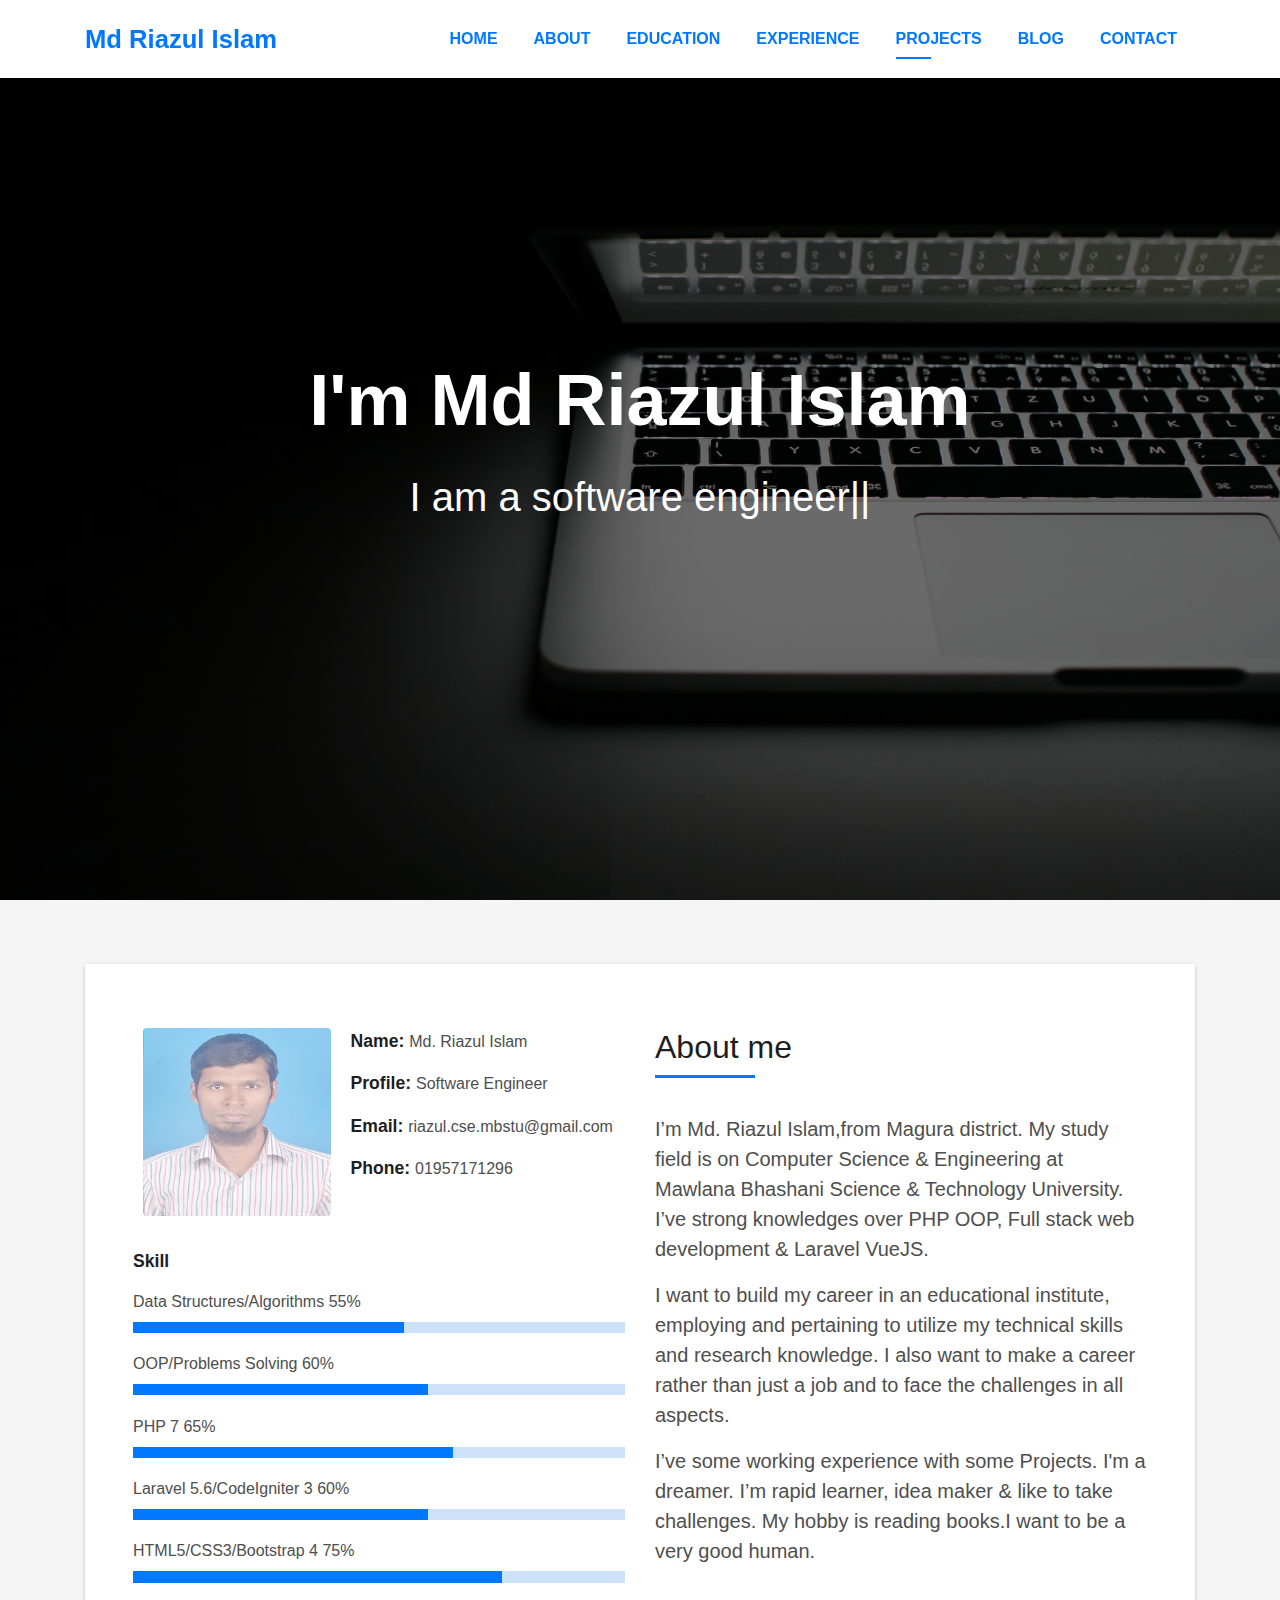
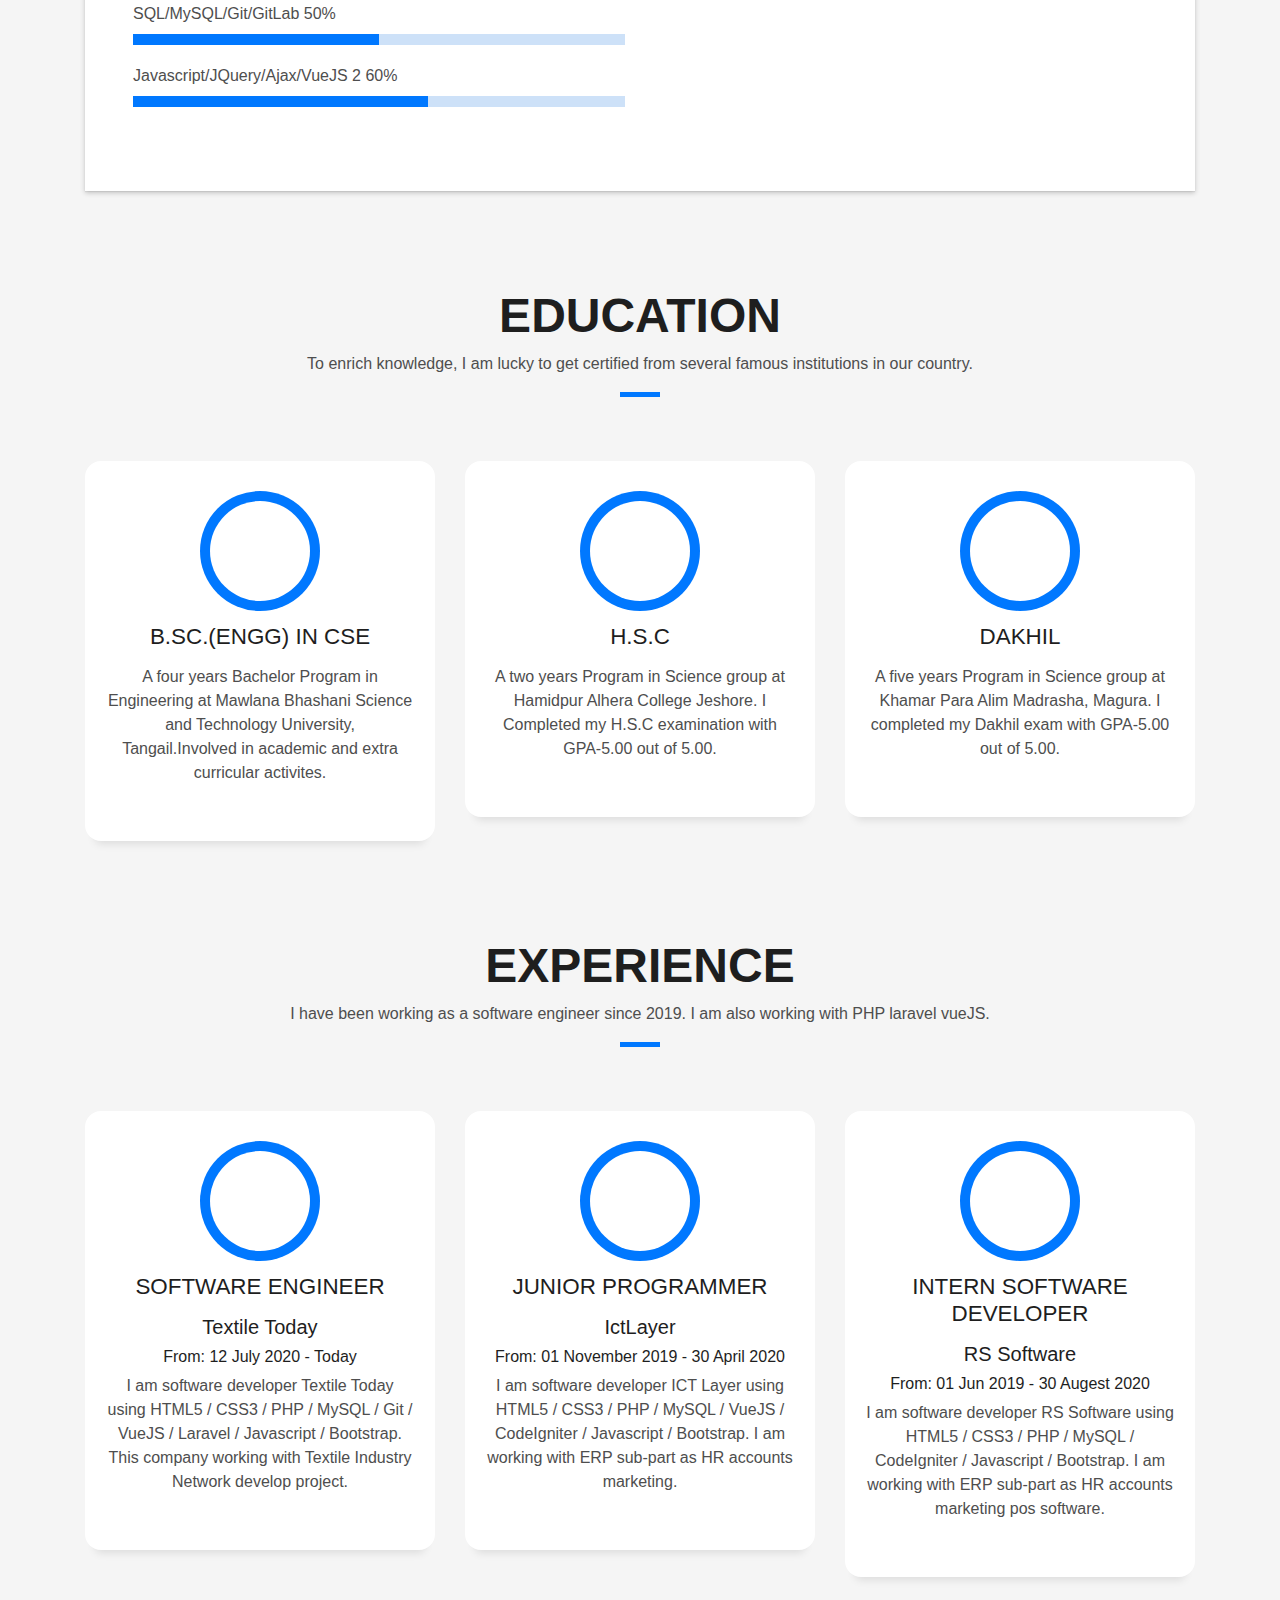
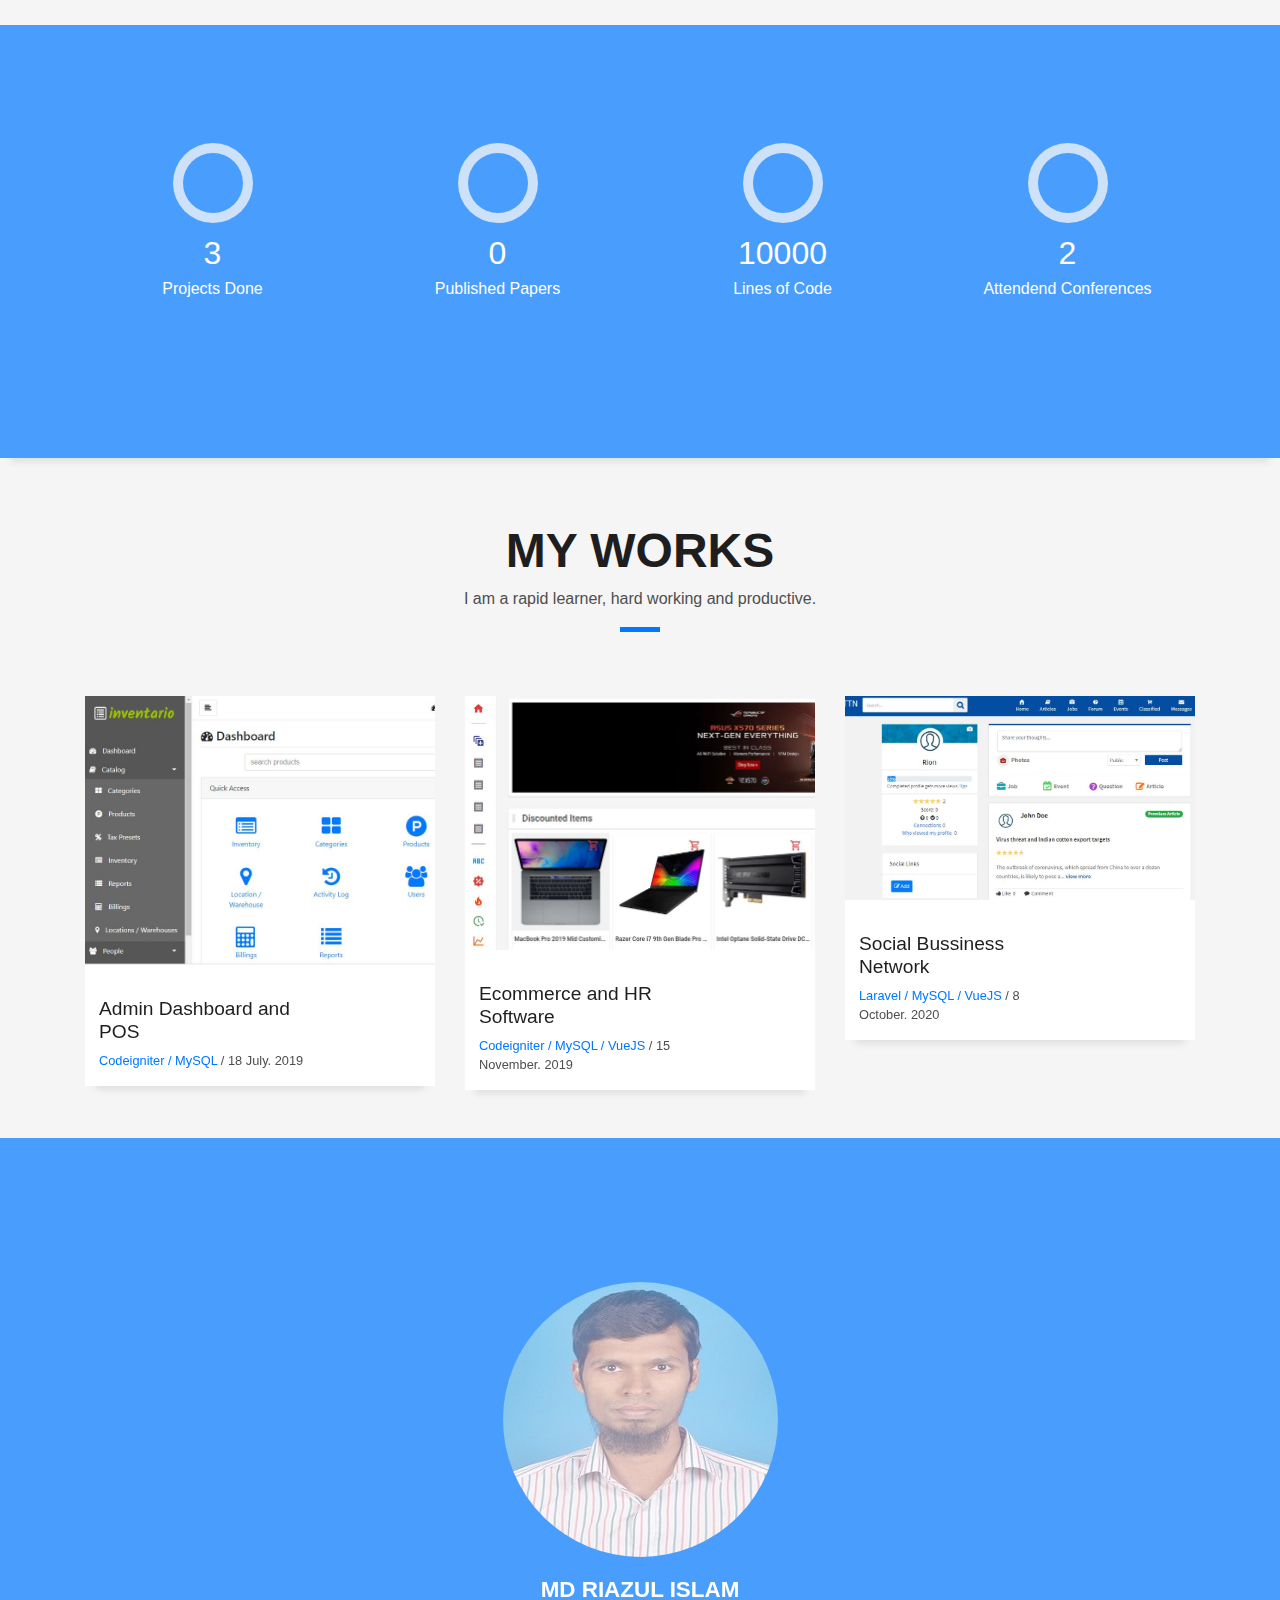
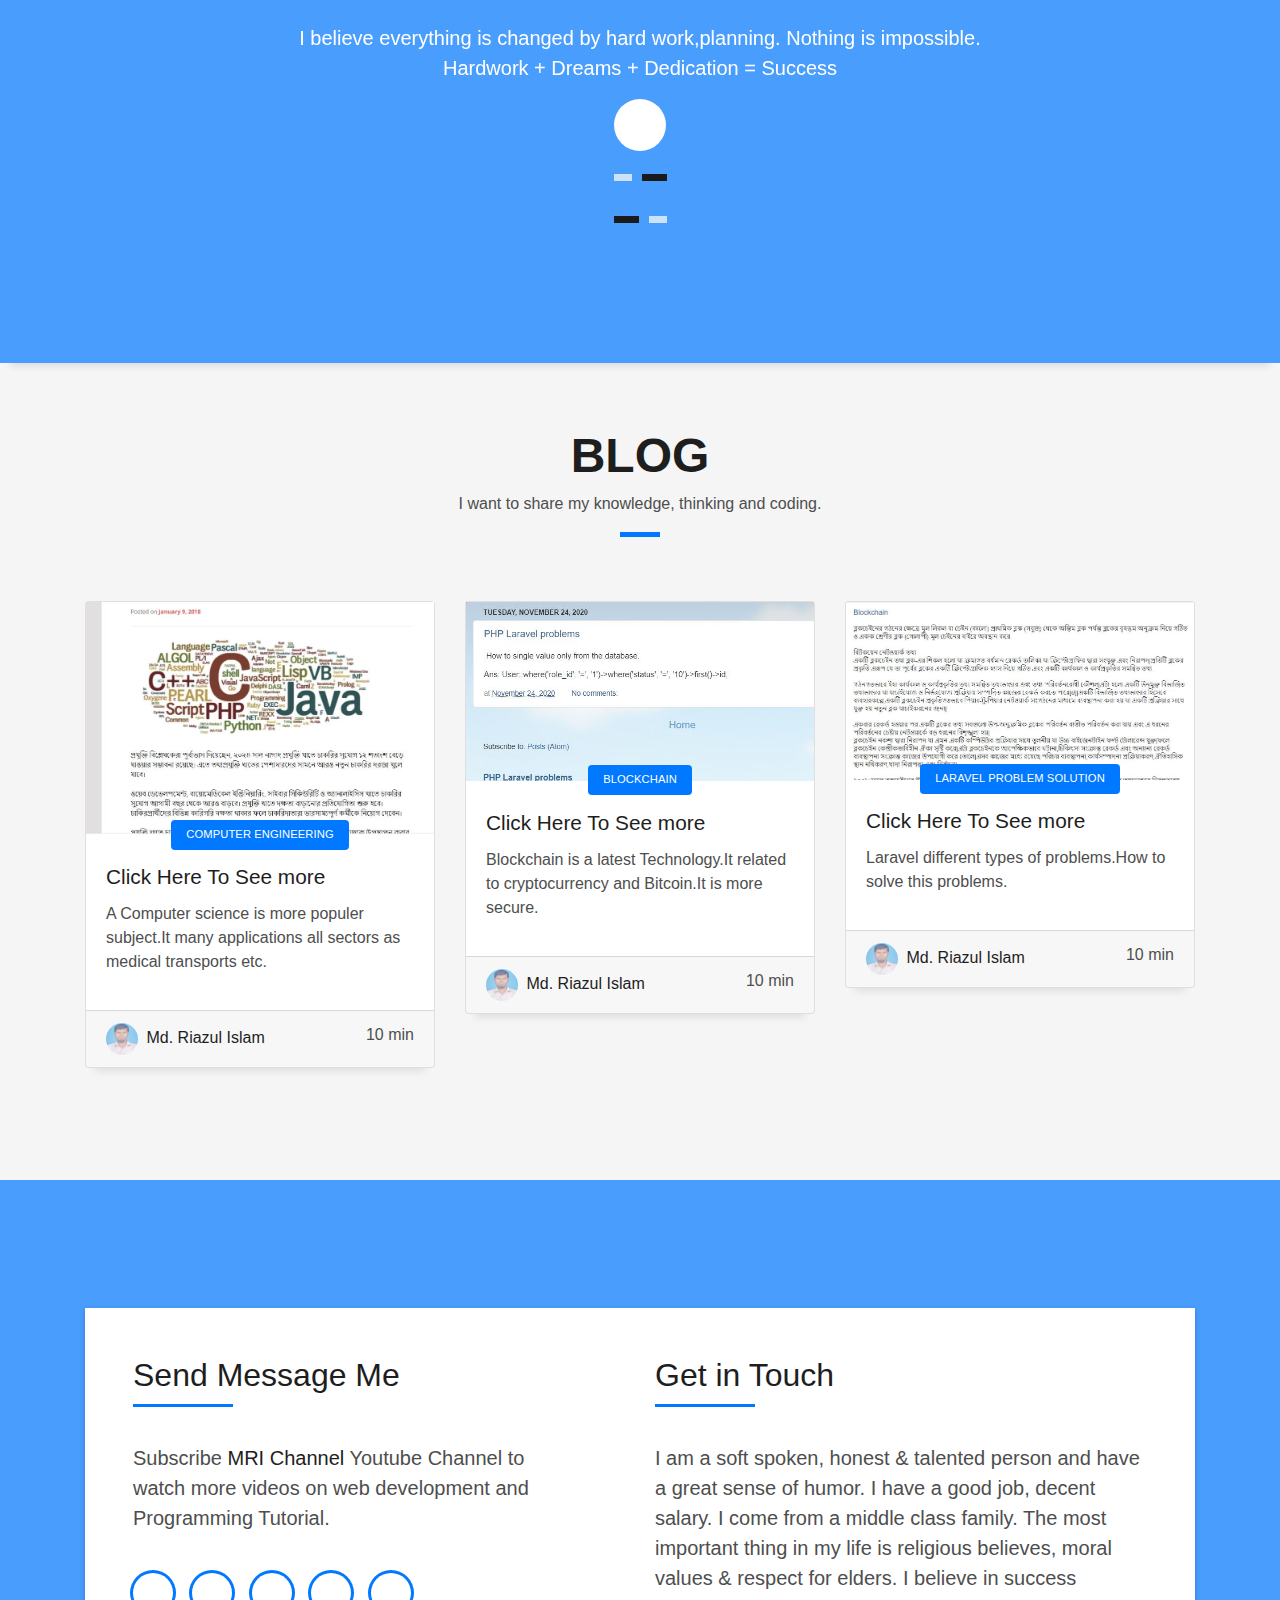
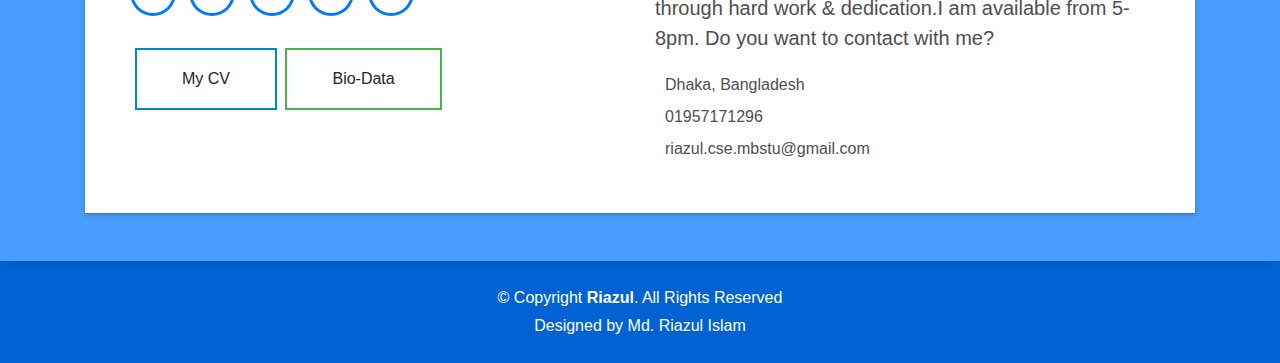
==== index.html @ b00d81e5 "add portfolio" ====
<!DOCTYPE html>
<!-- saved from url=(0041)# -->
<html lang="en" data-lt-installed="true">

<head>
  <meta http-equiv="Content-Type" content="text/html; charset=UTF-8">

  <meta content="width=device-width, initial-scale=1.0" name="viewport">

  <title>Md.Riazul Islam</title>
  <meta content="" name="descriptison">
  <meta content="" name="keywords">

  <!-- Favicons -->
  <link href="my_pic.jpg" rel="icon">
  <link href="my_pic.jpg" rel="apple-touch-icon">

  <!-- Vendor CSS Files -->
  <link href="./resource/bootstrap.min.css" rel="stylesheet">
  <link href="https://farukhosen35.github.io/assets/vendor/font-awesome/css/font-awesome.min.css" rel="stylesheet">
  <link href="https://farukhosen35.github.io/assets/vendor/ionicons/css/ionicons.min.css" rel="stylesheet">
  <link href="./resource/owl.carousel.min.css" rel="stylesheet">
  <link href="./resource/venobox.css" rel="stylesheet">

  <!-- Template Main CSS File -->
  <link href="./resource/style.css" rel="stylesheet">

</head>

<body id="page-top" data-new-gr-c-s-check-loaded="14.984.0" data-gr-ext-installed="">

  <!-- ======= Header/ Navbar ======= -->
  <nav class="navbar navbar-b navbar-expand-md fixed-top navbar-reduce" id="mainNav">
    <div class="container">
      <a class="navbar-brand js-scroll" href="#page-top">Md Riazul Islam</a>
      <button class="navbar-toggler collapsed" type="button" data-toggle="collapse" data-target="#navbarDefault"
        aria-controls="navbarDefault" aria-expanded="false" aria-label="Toggle navigation">
        <span></span>
        <span></span>
        <span></span>
      </button>
      <div class="navbar-collapse collapse justify-content-end" id="navbarDefault">
        <ul class="navbar-nav">
          <li class="nav-item">
            <a class="nav-link js-scroll" href="#">Home</a>
          </li>
          <li class="nav-item">
            <a class="nav-link js-scroll" href="#about">About</a>
          </li>
          <li class="nav-item">
            <a class="nav-link js-scroll" href="#education">Education</a>
          </li>
          <li class="nav-item">
            <a class="nav-link js-scroll" href="#experience">Experience</a>
          </li>
          <li class="nav-item">
            <a class="nav-link js-scroll active" href="#work">Projects</a>
          </li>
          <li class="nav-item">
            <a class="nav-link js-scroll" href="#blog">Blog</a>
          </li>
          <li class="nav-item">
            <a class="nav-link js-scroll" href="#contact">Contact</a>
          </li>
        </ul>
      </div>
    </div>
  </nav>

  <!-- ======= Intro Section ======= -->
  <div id="home" class="intro route bg-image" style="background-image: url(intro-bg.jpg)">
    <div class="overlay-itro"></div>
    <div class="intro-content display-table">
      <div class="table-cell">
        <div class="container">
          <!--<p class="display-6 color-d">Hello, world!</p>-->
          <h1 class="intro-title mb-4">I'm Md Riazul Islam</h1>
          <p class="intro-subtitle"><span class="text-slider-items">This is Md Riazul Islam,I am a software engineer,I
              am graduated from B.Sc(Engg) in CSE at MBSTU,I love to learn new things,I love Programming,I love software
              development</span><strong class="text-slider">I am a software engineer</strong><span
              class="typed-cursor typed-cursor--blink">|</span></p>
          <!-- <p class="pt-3"><a class="btn btn-primary btn js-scroll px-4" href="#about" role="button">Learn More</a></p> -->
        </div>
      </div>
    </div>
  </div><!-- End Intro Section -->

  <main id="main">

    <!-- ======= About Section ======= -->
    <section id="about" class="about-mf sect-pt4 route">
      <div class="container">
        <div class="row">
          <div class="col-sm-12">
            <div class="box-shadow-full">
              <div class="row">
                <div class="col-md-6">
                  <div class="row">
                    <div class="col-sm-6 col-md-5">
                      <div class="about-img">
                        <img src="my_pic.jpg" class="img-fluid rounded b-shadow-a" alt="">
                      </div>
                    </div>
                    <div class="col-sm-6 col-md-7">
                      <div class="about-info">
                        <p><span class="title-s">Name: </span> <span>Md. Riazul Islam</span></p>
                        <p><span class="title-s">Profile: </span> <span>Software Engineer</span></p>
                        <p><span class="title-s">Email: </span> <span>riazul.cse.mbstu@gmail.com</span></p>
                        <p><span class="title-s">Phone: </span> <span>01957171296</span></p>
                      </div>
                    </div>
                  </div>
                  <div class="skill-mf">
                    <p class="title-s">Skill</p>
                    <span>Data Structures/Algorithms</span> <span class="pull-right">55%</span>
                    <div class="progress">
                      <div class="progress-bar" role="progressbar" style="width: 55%;" aria-valuenow="55"
                        aria-valuemin="0" aria-valuemax="100"></div>
                    </div>
                    <span>OOP/Problems Solving</span> <span class="pull-right">60%</span>
                    <div class="progress">
                      <div class="progress-bar" role="progressbar" style="width: 60%;" aria-valuenow="60"
                        aria-valuemin="0" aria-valuemax="100"></div>
                    </div>
                    <span>PHP 7</span> <span class="pull-right">65%</span>
                    <div class="progress">
                      <div class="progress-bar" role="progressbar" style="width: 65%" aria-valuenow="65"
                        aria-valuemin="0" aria-valuemax="100"></div>
                    </div>
                    <span>Laravel 5.6/CodeIgniter 3</span> <span class="pull-right">60%</span>
                    <div class="progress">
                      <div class="progress-bar" role="progressbar" style="width: 60%" aria-valuenow="60"
                        aria-valuemin="0" aria-valuemax="100"></div>
                    </div>
                    <span>HTML5/CSS3/Bootstrap 4</span> <span class="pull-right">75%</span>
                    <div class="progress">
                      <div class="progress-bar" role="progressbar" style="width: 75%;" aria-valuenow="75"
                        aria-valuemin="0" aria-valuemax="100"></div>
                    </div>
                    <span>SQL/MySQL/Git/GitLab</span> <span class="pull-right">50%</span>
                    <div class="progress">
                      <div class="progress-bar" role="progressbar" style="width: 50%" aria-valuenow="50"
                        aria-valuemin="0" aria-valuemax="100"></div>
                    </div>
                    <span>Javascript/JQuery/Ajax/VueJS 2</span> <span class="pull-right">60%</span>
                    <div class="progress">
                      <div class="progress-bar" role="progressbar" style="width: 60%" aria-valuenow="60"
                        aria-valuemin="0" aria-valuemax="100"></div>
                    </div>
                  </div>
                </div>
                <div class="col-md-6">
                  <div class="about-me pt-4 pt-md-0">
                    <div class="title-box-2">
                      <h5 class="title-left">
                        About me
                      </h5>
                    </div>
                    <p class="lead">
                      I’m Md. Riazul Islam,from Magura district. My study field is on Computer Science
                      &amp; Engineering at Mawlana Bhashani Science &amp; Technology University. I’ve strong knowledges
                      over PHP OOP,
                      Full stack web development &amp; Laravel VueJS.
                    </p>
                    <p class="lead">
                      I want to build my career in an educational institute, employing and pertaining to utilize my
                      technical skills
                      and research knowledge. I also want to make a career rather than just a job and to face the
                      challenges in all
                      aspects.
                    </p>
                    <p class="lead">
                      I’ve some working experience with some Projects. I'm a dreamer. I’m rapid learner, idea maker
                      &amp; like to take challenges. My hobby is
                      reading books.I want to be a very good human.

                    </p>
                  </div>
                </div>
              </div>
            </div>
          </div>
        </div>
      </div>
    </section><!-- End About Section -->

    <!-- ======= Education Section ======= -->

    <section id="education" class="services-mf pt-5 route">
      <div class="container">
        <div class="row">
          <div class="col-sm-12">
            <div class="title-box text-center">
              <h3 class="title-a">
                Education
              </h3>
              <p class="subtitle-a">
                To enrich knowledge, I am lucky to get certified from several famous institutions in our country.
              </p>
              <div class="line-mf"></div>
            </div>
          </div>
        </div>
        <div class="row">
          <div class="col-md-4">
            <div class="service-box">
              <div class="service-ico">
                <span class="ico-circle"><i class="ion-university"></i></span>
              </div>
              <div class="service-content">
                <h2 class="s-title">B.Sc.(Engg) in CSE</h2>
                <p class="s-description text-center">
                  A four years Bachelor Program in Engineering at Mawlana Bhashani Science and Technology University,
                  Tangail.Involved in academic
                  and extra curricular activites.
                </p>
              </div>
            </div>
          </div>
          <div class="col-md-4">
            <div class="service-box">
              <div class="service-ico">
                <span class="ico-circle"><i class="ion-stats-bars"></i></span>
              </div>
              <div class="service-content">
                <h2 class="s-title">H.S.C</h2>
                <p class="s-description text-center">
                  A two years Program in Science group at Hamidpur Alhera College Jeshore. I
                  Completed my H.S.C examination
                  with GPA-5.00 out of 5.00.
                </p>
              </div>
            </div>
          </div>
          <div class="col-md-4">
            <div class="service-box">
              <div class="service-ico">
                <span class="ico-circle"><i class="ion-trophy"></i></span>
              </div>
              <div class="service-content">
                <h2 class="s-title">Dakhil</h2>
                <p class="s-description text-center">
                  A five years Program in Science group at Khamar Para Alim Madrasha,
                  Magura. I completed my Dakhil
                  exam with GPA-5.00 out of 5.00.
                </p>
              </div>
            </div>
          </div>
        </div>
      </div>
    </section>

    <!-- ======= Experience ======= -->

    <section id="experience" class="services-mf pt-5 route">
      <div class="container">
        <div class="row">
          <div class="col-sm-12">
            <div class="title-box text-center">
              <h3 class="title-a">
                Experience
              </h3>
              <p class="subtitle-a">
                I have been working as a software engineer since 2019. I am also working with PHP laravel vueJS.
              </p>
              <div class="line-mf"></div>
            </div>
          </div>
        </div>
        <div class="row">
          <div class="col-md-4">
            <div class="service-box">
              <div class="service-ico">
                <span class="ico-circle"><i class="ion-code-working"></i></span>
              </div>
              <div class="service-content">
                <h2 class="s-title">Software Engineer</h2>
                <h5 class="text-center"> <a href="https://www.textiletoday.com.bd/" target="_blank"> Textile Today</h5></a><h6 class="text-center">From: 12 July 2020 - Today</h6>
                <p class="s-description text-center">
                  I am software developer Textile Today using HTML5 / CSS3 / PHP / MySQL / Git / VueJS / Laravel / Javascript / Bootstrap.
                  This company working with Textile Industry Network develop project.
                </p>
              </div>
            </div>
          </div>
          <div class="col-md-4">
            <div class="service-box">
              <div class="service-ico">
                <span class="ico-circle"><i class="ion-code-working"></i></span>
              </div>
              <div class="service-content">
                <h2 class="s-title">Junior Programmer</h2>
                <h5 class="text-center"> <a href="https://www.ictlayer.com/" target="_blank">IctLayer</h5></a> <h6 class="text-center">From: 01 November 2019 - 30 April 2020</h6>
                <p class="s-description text-center">
                  I am software developer ICT Layer using HTML5 / CSS3 / PHP / MySQL / VueJS / CodeIgniter / Javascript / Bootstrap.
                  I am working with ERP sub-part as HR accounts marketing. 
                </p>
              </div>
            </div>
          </div>
          <div class="col-md-4">
            <div class="service-box">
              <div class="service-ico">
                <span class="ico-circle"><i class="ion-code-working"></i></span>
              </div>
              <div class="service-content">
                <h2 class="s-title">Intern Software developer</h2>
                <h5 class="text-center"> <a href="https://www.rssoftware.com/" target="_blank">RS Software</h5></a> <h6 class="text-center">From: 01 Jun 2019 - 30 Augest 2020</h6>
                <p class="s-description text-center">
                  I am software developer RS Software using HTML5 / CSS3 / PHP / MySQL / CodeIgniter / Javascript / Bootstrap.
                  I am working with ERP sub-part as HR accounts marketing pos software.
                </p>
              </div>
            </div>
          </div>
        </div>
      </div>
    </section><!-- End Services Section -->

    <!-- ======= Counter Section ======= -->
    <div class="section-counter paralax-mf bg-image" style="background-image: url(counters-bg.jpg)">
      <div class="overlay-mf"></div>
      <div class="container">
        <div class="row">
          <div class="col-sm-3 col-lg-3">
            <div class="counter-box counter-box pt-4 pt-md-0">
              <div class="counter-ico">
                <span class="ico-circle"><i class="ion-checkmark-round"></i></span>
              </div>
              <div class="counter-num">
                <p class="counter">3</p>
                <span class="counter-text">Projects Done</span>
              </div>
            </div>
          </div>
          <div class="col-sm-3 col-lg-3">
            <div class="counter-box pt-4 pt-md-0">
              <div class="counter-ico">
                <span class="ico-circle"><i class="ion-ios-calendar-outline"></i></span>
              </div>
              <div class="counter-num">
                <p class="counter">0</p>
                <span class="counter-text">Published Papers</span>
              </div>
            </div>
          </div>
          <div class="col-sm-3 col-lg-3">
            <div class="counter-box pt-4 pt-md-0">
              <div class="counter-ico">
                <span class="ico-circle"><i class="ion-ios-people"></i></span>
              </div>
              <div class="counter-num">
                <p class="counter">10000</p>
                <span class="counter-text">Lines of Code</span>
              </div>
            </div>
          </div>
          <div class="col-sm-3 col-lg-3">
            <div class="counter-box pt-4 pt-md-0">
              <div class="counter-ico">
                <span class="ico-circle"><i class="ion-ribbon-a"></i></span>
              </div>
              <div class="counter-num">
                <p class="counter">2</p>
                <span class="counter-text">Attendend Conferences</span>
              </div>
            </div>
          </div>
        </div>
      </div>
    </div><!-- End Counter Section -->

    <!-- ======= Portfolio Section ======= -->
    <section id="work" class="portfolio-mf sect-pt4 route">
      <div class="container">
        <div class="row">
          <div class="col-sm-12">
            <div class="title-box text-center">
              <h3 class="title-a">
                My Works
              </h3>
              <p class="subtitle-a">
                I am a rapid learner, hard working and productive.
              </p>
              <div class="line-mf"></div>
            </div>
          </div>
        </div>
        <div class="row">
          <div class="col-md-4">
            <div class="work-box">
              <a href="./resource/Capture4.JPG" data-gall="portfolioGallery" class="venobox vbox-item">
                <div class="work-img">
                  <a href="https://inventario-demo.livelyworks.net/#!/dashboard"><img src="./resource/Capture4.JPG" alt="" class="img-fluid"></a>
                </div>
              </a>
              <div class="work-content">
                <div class="row">
                  <div class="col-sm-8">
                    <h2 class="w-title"><a href="https://inventario-demo.livelyworks.net/#!/dashboard">Admin Dashboard and POS</a></h2>
                    <div class="w-more">
                      <span class="w-ctegory">Codeigniter / MySQL</span> / <span class="w-date">18 July. 2019</span>
                    </div>
                  </div>
                  <div class="col-sm-4">
                    <div class="w-like">
                      <a href="##"> <span class="ion-ios-plus-outline"></span></a>
                    </div>
                  </div>
                </div>
              </div>
            </div>
          </div>
          <div class="col-md-4">
            <div class="work-box">
              <a href="./resource/Capture2.JPG" data-gall="portfolioGallery" class="venobox vbox-item">
                <div class="work-img">
                  <a href="https://www.ictseller.com/"><img src="./resource/Capture2.JPG" alt="" class="img-fluid"></a>
                </div>
              </a>
              <div class="work-content">
                <div class="row">
                  <div class="col-sm-8">
                    <h2 class="w-title"> <a href="https://www.ictseller.com/">Ecommerce and HR Software</a> </h2>
                    <div class="w-more">
                      <span class="w-ctegory">Codeigniter / MySQL / VueJS</span> / <span class="w-date">15 November. 2019</span>
                    </div>
                  </div>
                  <div class="col-sm-4">
                    <div class="w-like">
                      <a href="##"> <span class="ion-ios-plus-outline"></span></a>
                    </div>
                  </div>
                </div>
              </div>
            </div>
          </div>
          <div class="col-md-4">
            <div class="work-box">
              <a href="./resource/Capture3.JPG" data-gall="portfolioGallery" class="venobox vbox-item">
                <div class="work-img">
                  <a href="https://ttn.textiletalenthunt.com/"><img src="./resource/Capture3.JPG" alt="" class="img-fluid"></a>
                </div>
              </a>
              <div class="work-content">
                <div class="row">
                  <div class="col-sm-8">
                    <h2 class="w-title"><a href="https://ttn.textiletalenthunt.com/">Social Bussiness Network</a></h2>
                    <div class="w-more">
                      <span class="w-ctegory">Laravel / MySQL / VueJS</span> / <span class="w-date">8 October. 2020</span>
                    </div>
                  </div>
                  <div class="col-sm-4">
                    <div class="w-like">
                      <a href="##"> <span class="ion-ios-plus-outline"></span></a>
                    </div>
                  </div>
                </div>
              </div>
            </div>
          </div>

        </div>
      </div>
    </section><!-- End Portfolio Section -->

    <!-- ======= Testimonials Section ======= -->
    <div class="testimonials paralax-mf bg-image" style="background-image: url(overlay-bg.jpg)">
      <div class="overlay-mf"></div>
      <div class="container">
        <div class="row">
          <div class="col-md-12">
            <div id="testimonial-mf" class="owl-carousel owl-theme owl-loaded owl-drag">


              <div class="owl-stage-outer">
                <div class="owl-stage"
                  style="transform: translate3d(-1130px, 0px, 0px); transition: all 0.25s ease 0s; width: 2260px;">
                  <div class="owl-item" style="width: 1110px; margin-right: 20px;">
                    <div class="testimonial-box">
                      <div class="author-test">
                        <img src="my_pic.jpg" alt="" class="rounded-circle b-shadow-a">
                        <span class="author">Md Riazul Islam</span>
                      </div>
                      <div class="content-test">
                        <p class="description lead">
                          I believe everything is changed by hard work,planning. Nothing is impossible.
                          Hardwork + Dreams + Dedication = Success
                        </p>
                        <span class="comit"><i class="fa fa-quote-right"></i></span>
                      </div>
                    </div>
                  </div>
                  <div class="owl-item active" style="width: 1110px; margin-right: 20px;">
                    <div class="testimonial-box">
                      <div class="author-test">
                        <img src="my_pic.jpg" alt="" class="rounded-circle b-shadow-a">
                        <span class="author">Md.Riazul Islam</span>
                      </div>
                      <div class="content-test">
                        <p class="description lead">
                          If you love what you are doing, you will be successful. Every single day you should wake up
                          and commit
                          yourself to becoming a better person.
                        </p>
                        <span class="comit"><i class="fa fa-quote-right"></i></span>
                      </div>
                    </div>
                  </div>
                </div>
              </div>
              <div class="owl-nav disabled"><button type="button" role="presentation" class="owl-prev"><span
                    aria-label="Previous">‹</span></button><button type="button" role="presentation"
                  class="owl-next"><span aria-label="Next">›</span></button></div>
              <div class="owl-dots"><button role="button" class="owl-dot"><span></span></button><button role="button"
                  class="owl-dot active"><span></span></button></div>
            </div>
          </div>
        </div>
      </div>
    </div><!-- End Testimonials Section -->

    <!-- ======= Blog Section ======= -->
    <section id="blog" class="blog-mf sect-pt4 route">
      <div class="container">
        <div class="row">
          <div class="col-sm-12">
            <div class="title-box text-center">
              <h3 class="title-a">
                Blog
              </h3>
              <p class="subtitle-a">
                I want to share my knowledge, thinking and coding.
              </p>
              <div class="line-mf"></div>
            </div>
          </div>
        </div>
        <div class="row">
          <div class="col-md-4">
            <div class="card card-blog">
              <div class="card-img">
                <a href="https://riazcse.blogspot.com/"><img src="./resource/Capture5.JPG"
                    alt="" class="img-fluid"></a>
              </div>
              <div class="card-body">
                <div class="card-category-box">
                  <div class="card-category">
                    <h6 class="category">Computer Engineering</h6>
                  </div>
                </div>
                <h3 class="card-title"><a href="https://riazcse.blogspot.com/">Click Here To See
                    more</a></h3>
                <p class="card-description">
                  A Computer science is more populer subject.It many applications all sectors as medical transports etc.
                </p>
              </div>
              <div class="card-footer">
                <div class="post-author">
                  <a href="https://riazcse.blogspot.com/">
                    <img src="my_pic.jpg" alt="" class="avatar rounded-circle">
                    <span class="author">Md. Riazul Islam</span>
                  </a>
                </div>
                <div class="post-date">
                  <span class="ion-ios-clock-outline"></span> 10 min
                </div>
              </div>
            </div>
          </div>
          <div class="col-md-4">
            <div class="card card-blog">
              <div class="card-img">
                <a href="https://riazcse.blogspot.com/"><img src="./resource/Capture.JPG"
                    alt="" class="img-fluid"></a>
              </div>
              <div class="card-body">
                <div class="card-category-box">
                  <div class="card-category">
                    <h6 class="category">Blockchain</h6>
                  </div>
                </div>
                <h3 class="card-title"><a href="https://riazcse.blogspot.com/">Click Here To See
                    more</a></h3>
                <p class="card-description">
                  Blockchain is a latest Technology.It related to cryptocurrency and Bitcoin.It is more secure.

                </p>
              </div>
              <div class="card-footer">
                <div class="post-author">
                  <a href="##">
                    <img src="my_pic.jpg" alt="" class="avatar rounded-circle">
                    <span class="author">Md. Riazul Islam</span>
                  </a>
                </div>
                <div class="post-date">
                  <span class="ion-ios-clock-outline"></span> 10 min
                </div>
              </div>
            </div>
          </div>
          <div class="col-md-4">
            <div class="card card-blog">
              <div class="card-img">
                <a href="https://riazcse.blogspot.com/"><img src="./resource/Capture6.JPG"
                    alt="" class="img-fluid"></a>
              </div>
              <div class="card-body">
                <div class="card-category-box">
                  <div class="card-category">
                    <h6 class="category">Laravel Problem Solution</h6>
                  </div>
                </div>
                <h3 class="card-title"><a href="https://riazcse.blogspot.com/">Click Here To See
                    more</a></h3>
                <p class="card-description">
                  Laravel different types of problems.How to solve this problems.
                </p>
              </div>
              <div class="card-footer">
                <div class="post-author">
                  <a href="##">
                    <img src="my_pic.jpg" alt="" class="avatar rounded-circle">
                    <span class="author">Md. Riazul Islam</span>
                  </a>
                </div>
                <div class="post-date">
                  <span class="ion-ios-clock-outline"></span> 10 min
                </div>
              </div>
            </div>
          </div>
        </div>
      </div>
    </section><!-- End Blog Section -->

    <!-- ======= Contact Section ======= -->
    <section class="paralax-mf footer-paralax bg-image sect-mt4 route"
      style="background-image: url(overlay-bg.jpg)">
      <div class="overlay-mf"></div>
      <div class="container">
        <div class="row">
          <div class="col-sm-12">
            <div class="contact-mf">
              <div id="contact" class="box-shadow-full">
                <div class="row">
                  <div class="col-md-6">
                    <div class="title-box-2">
                      <h5 class="title-left">
                        Send Message Me
                      </h5>
                    </div>
                    <div>
                      <!--add me-->
                      <div class="more-info">
                        <p class="lead">
                          Subscribe <a href="https://www.youtube.com/channel/UCDKX6ogaCPXdD3aSGvlkJpQ"
                            target="_blank"><strong>MRI Channel</strong></a> Youtube Channel to<br>
                          watch more videos on web development and Programming Tutorial.</p>
                        <div class="socials">
                          <ul>
                            <li><a href="https://www.facebook.com/riazul.islam.cse47" target="_blank"><span
                                  class="ico-circle"><i class="ion-social-facebook"></i></span></a></li>
                            <li><a href="https://www.linkedin.com/in/riazulcse47/" target="_blank"><span
                                  class="ico-circle"><i class="ion-social-linkedin"></i></span></a></li>
                            <li><a href="https://www.twitter.com/riazulcse47" target="_blank"><span
                                  class="ico-circle"><i class="ion-social-twitter"></i></span></a></li>
                            <li><a href="https://github.com/riazcse47" target="_blank"><span class="ico-circle"><i
                                    class="ion-social-github"></i></span></a></li>
                            <li><a href="https://www.instagram.com/riazcse47/" target="_blank"><span
                                  class="ico-circle"><i class="ion-social-instagram"></i></span></a></li>
                          </ul>
                        </div>
                        <div class=" button3 button4">
                          <a href="https://drive.google.com/file/d/1cexBX-TzLtPhJzSJdak-LSZWdneY5hYk/view?usp=sharing"
                            class="btn primary shine" target="_blank"><i class="fa fa-download"></i>My CV</a>
                        </div>
                        <div class=" button3 button5">
                          <a href="https://drive.google.com/file/d/1FGpaiqA2dF8jd2aXRZcwbEnms2-kp_RO/view?usp=sharing"
                            class="btn primary shine" target="_blank"><i class="fa fa-briefcase"></i>Bio-Data</a>
                        </div>

                      </div>

                    </div>
                  </div>


                  <div class="col-md-6">
                    <div class="title-box-2 pt-4 pt-md-0">
                      <h5 class="title-left">
                        Get in Touch
                      </h5>
                    </div>
                    <div class="more-info">
                      <p class="lead">
                        I am a soft spoken, honest &amp; talented person and have a great sense of humor. I have a good
                        job, decent
                        salary. I come from a middle class family. The most important thing in my life is religious
                        believes, moral
                        values &amp; respect for elders. I believe in success through hard work &amp; dedication.I am
                        available from 5-8pm.
                        Do you want to contact with me?
                      </p>
                      <ul class="list-ico">
                        <li><span class="ion-ios-location"></span>Dhaka, Bangladesh</li>
                        <li><span class="ion-ios-telephone"></span> 01957171296</li>
                        <li><span class="ion-email"></span> riazul.cse.mbstu@gmail.com</li>
                      </ul>
                    </div>
                  </div>
                </div>
              </div>
            </div>
          </div>
        </div>
      </div>

    </section><!-- End Contact Section -->

  </main><!-- End #main -->

  <!-- ======= Footer ======= -->
  <footer>
    <div class="container">
      <div class="row">
        <div class="col-sm-12">
          <div class="copyright-box">
            <p class="copyright">© Copyright <strong>Riazul</strong>. All Rights Reserved</p>
            <div class="credits">

              Designed by <a href="https://www.facebook.com/riazul.islam.cse47">Md. Riazul Islam</a>
            </div>
          </div>
        </div>
      </div>
    </div>
  </footer><!-- End  Footer -->

  <a href="##" class="back-to-top" style="display: inline;"><i class="fa fa-chevron-up"></i></a>


  <!-- Vendor JS Files -->
  <script src="./resource/jquery.min.js.download"></script>
  <script src="./resource/bootstrap.bundle.min.js.download"></script>
  <script src="./resource/jquery.easing.min.js.download"></script>
  <script src="./resource/validate.js.download"></script>
  <script src="./resource/jquery.waypoints.min.js.download"></script>
  <script src="./resource/jquery.counterup.min.js.download"></script>
  <script src="./resource/owl.carousel.min.js.download"></script>
  <script src="./resource/typed.min.js.download"></script>
  <script src="./resource/venobox.min.js.download"></script>

  <!--sweetalert-->


  <!-- Template Main JS File -->
  <script src="./resource/main.js.download"></script>
  <style type="text/css" data-typed-js-css="true">
    .typed-cursor {
      opacity: 1;
    }

    .typed-cursor.typed-cursor--blink {
      animation: typedjsBlink 0.7s infinite;
      -webkit-animation: typedjsBlink 0.7s infinite;
      animation: typedjsBlink 0.7s infinite;
    }

    @keyframes typedjsBlink {
      50% {
        opacity: 0.0;
      }
    }

    @-webkit-keyframes typedjsBlink {
      0% {
        opacity: 1;
      }

      50% {
        opacity: 0.0;
      }

      100% {
        opacity: 1;
      }
    }
  </style>



</body>

</html>
---- resource/venobox.css ----
/* ------ venobox.css --------*/
.vbox-overlay *, .vbox-overlay *:before, .vbox-overlay *:after{
    -webkit-backface-visibility: hidden;
    -webkit-box-sizing:border-box;
    -moz-box-sizing:border-box;
    box-sizing:border-box;
}
.vbox-overlay * { 
    -webkit-backface-visibility: visible;
    backface-visibility: visible;
}
.vbox-overlay{
    display: -webkit-flex;
    display: flex;
    -webkit-flex-direction: column;
    flex-direction: column;
    -webkit-justify-content: center;
    justify-content: center;
    -webkit-align-items: center;
    align-items: center;
    position: fixed;
    left: 0;
    top: 0;
    bottom: 0;
    right: 0;
    z-index: 999999;
}

/* ----- navigation ----- */
.vbox-title{
    width: 100%;
    height: 40px;
    float: left;
    text-align: center;
    line-height: 28px;
    font-size: 12px;
    padding: 6px 50px;
    overflow: hidden;
    position: fixed;
    display: none;
    left: 0;
    z-index: 89;
}
.vbox-close{
    cursor: pointer;
    position: fixed;
    top: -1px;
    right: 0;
    width: 50px;
    height: 40px;
    padding: 6px;
    display: block;
    background-position:10px center;
    overflow: hidden;
    font-size: 24px;
    line-height: 1;
    text-align: center;
    z-index: 99;
}
.vbox-left{
    cursor: pointer;
    position: fixed;
    left: 0;
    height: 40px;
    overflow: hidden;
    line-height: 28px;
    font-size: 12px;
    z-index: 99;
    display: flex;
    align-items:center;
}
.vbox-num{
    display: inline-block;
    margin: 6px 0 6px 15px;
}
/* ----- Social share ----- */
.vbox-share{
    line-height: 28px;
    font-size: 12px;
    overflow: hidden;
    position: fixed;
    left: 0;
    z-index: 98;
    display: flex;
    align-items:center;
    justify-content: center;
    width: 100%;
    text-align: center;
}
.vbox-share svg{
    max-height: 28px;
    width: 28px;
    z-index: 10;
    margin-left: 12px;
    margin-top: 6px;
    margin-bottom: 6px;
    vertical-align: middle;
}


/* ----- navigation ARROWS ----- */
.vbox-next, .vbox-prev{
    position: fixed;
    top: 50%;
    margin-top: -15px;
    overflow: hidden;
    cursor: pointer;
    display: block;
    width: 45px;
    height: 45px;
    z-index: 99;
}
.vbox-next span, .vbox-prev span{
    position: relative;
    width: 20px;
    height: 20px;
    border: 2px solid transparent;
    border-top-color: #B6B6B6;
    border-right-color: #B6B6B6;
    text-indent: -100px;
    position: absolute;
    top: 8px;
    display: block;
}
.vbox-prev{
    left: 15px;
}
.vbox-next{
    right: 15px;
}
.vbox-prev span{
    left: 10px;
    -ms-transform: rotate(-135deg);
    -webkit-transform: rotate(-135deg);
    transform: rotate(-135deg);
}
.vbox-next span{
    -ms-transform: rotate(45deg);
    -webkit-transform: rotate(45deg);
    transform: rotate(45deg);
    right: 10px;
}
/* ------- inline window ------ */
.vbox-inline{
    width: 420px;
    height: 315px;
    height: 70vh;
    padding: 10px;
    background: #fff;
    margin: 0 auto;
    overflow: auto;
    text-align: left;
}
/* ------- Video & iFrames window ------ */
.venoframe{
    max-width: 100%;
    width: 100%;
    border: none;
    width: 100%;
    height: 260px;
    height: 70vh;
}
.venoframe.vbvid{
    height: 260px;
}
@media (min-width: 768px) {
    .venoframe, .vbox-inline{
        width: 90%;
        height: 360px;
        height: 70vh;
    }
    .venoframe.vbvid{
        width: 640px;
        height: 360px;
    }
}
@media (min-width: 992px) {
    .venoframe, .vbox-inline{
        max-width: 1200px;
        width: 80%;
        height: 540px;
        height: 70vh;
    }
    .venoframe.vbvid{
        width: 960px;
        height: 540px;
    }
}
/* 
Please do NOT edit this part! 
or at least read this note: http://i.imgur.com/7C0ws9e.gif
*/
.vbox-open{
    overflow: hidden;
}
.vbox-container{
    position: absolute;
    left: 0;
    right: 0;
    top: 0;
    bottom: 0;
    overflow-x: hidden;
    overflow-y: scroll;
    overflow-scrolling: touch;
    -webkit-overflow-scrolling: touch;
    z-index: 20;
    max-height: 100%;

}

.vbox-content{
    text-align: center;
    float: left;
    width: 100%;
    position: relative;
    overflow: hidden;
    padding: 20px 4%;
}
.vbox-container img{
    max-width: 100%;
    height: auto;
}
.vbox-figlio{
    box-shadow: 0 0 12px rgba(0,0,0,0.19), 0 6px 6px rgba(0,0,0,0.23);
    max-width: 100%;
    text-align: initial;
}
img.vbox-figlio{
    -webkit-user-select: none;
-khtml-user-select: none;
-moz-user-select: none;
-o-user-select: none;
user-select: none;
}
.vbox-content.swipe-left{
    margin-left: -200px !important;
}
.vbox-content.swipe-right{
    margin-left: 200px !important;
}
.vbox-animated{
    webkit-transition: margin 300ms ease-out;
    transition: margin 300ms ease-out;
}

/* ---------- preloader ----------
 * SPINKIT 
 * http://tobiasahlin.com/spinkit/
-------------------------------- */
.sk-double-bounce,.sk-rotating-plane{width:40px;height:40px;margin:40px auto}.sk-rotating-plane{background-color:#333;-webkit-animation:sk-rotatePlane 1.2s infinite ease-in-out;animation:sk-rotatePlane 1.2s infinite ease-in-out}@-webkit-keyframes sk-rotatePlane{0%{-webkit-transform:perspective(120px) rotateX(0) rotateY(0);transform:perspective(120px) rotateX(0) rotateY(0)}50%{-webkit-transform:perspective(120px) rotateX(-180.1deg) rotateY(0);transform:perspective(120px) rotateX(-180.1deg) rotateY(0)}100%{-webkit-transform:perspective(120px) rotateX(-180deg) rotateY(-179.9deg);transform:perspective(120px) rotateX(-180deg) rotateY(-179.9deg)}}@keyframes sk-rotatePlane{0%{-webkit-transform:perspective(120px) rotateX(0) rotateY(0);transform:perspective(120px) rotateX(0) rotateY(0)}50%{-webkit-transform:perspective(120px) rotateX(-180.1deg) rotateY(0);transform:perspective(120px) rotateX(-180.1deg) rotateY(0)}100%{-webkit-transform:perspective(120px) rotateX(-180deg) rotateY(-179.9deg);transform:perspective(120px) rotateX(-180deg) rotateY(-179.9deg)}}.sk-double-bounce{position:relative}.sk-double-bounce .sk-child{width:100%;height:100%;border-radius:50%;background-color:#333;opacity:.6;position:absolute;top:0;left:0;-webkit-animation:sk-doubleBounce 2s infinite ease-in-out;animation:sk-doubleBounce 2s infinite ease-in-out}.sk-chasing-dots .sk-child,.sk-spinner-pulse,.sk-three-bounce .sk-child{background-color:#333;border-radius:100%}.sk-double-bounce .sk-double-bounce2{-webkit-animation-delay:-1s;animation-delay:-1s}@-webkit-keyframes sk-doubleBounce{0%,100%{-webkit-transform:scale(0);transform:scale(0)}50%{-webkit-transform:scale(1);transform:scale(1)}}@keyframes sk-doubleBounce{0%,100%{-webkit-transform:scale(0);transform:scale(0)}50%{-webkit-transform:scale(1);transform:scale(1)}}.sk-wave{margin:40px auto;width:50px;height:40px;text-align:center;font-size:10px}.sk-wave .sk-rect{background-color:#333;height:100%;width:6px;display:inline-block;-webkit-animation:sk-waveStretchDelay 1.2s infinite ease-in-out;animation:sk-waveStretchDelay 1.2s infinite ease-in-out}.sk-wave .sk-rect1{-webkit-animation-delay:-1.2s;animation-delay:-1.2s}.sk-wave .sk-rect2{-webkit-animation-delay:-1.1s;animation-delay:-1.1s}.sk-wave .sk-rect3{-webkit-animation-delay:-1s;animation-delay:-1s}.sk-wave .sk-rect4{-webkit-animation-delay:-.9s;animation-delay:-.9s}.sk-wave .sk-rect5{-webkit-animation-delay:-.8s;animation-delay:-.8s}@-webkit-keyframes sk-waveStretchDelay{0%,100%,40%{-webkit-transform:scaleY(.4);transform:scaleY(.4)}20%{-webkit-transform:scaleY(1);transform:scaleY(1)}}@keyframes sk-waveStretchDelay{0%,100%,40%{-webkit-transform:scaleY(.4);transform:scaleY(.4)}20%{-webkit-transform:scaleY(1);transform:scaleY(1)}}.sk-wandering-cubes{margin:40px auto;width:40px;height:40px;position:relative}.sk-wandering-cubes .sk-cube{background-color:#333;width:10px;height:10px;position:absolute;top:0;left:0;-webkit-animation:sk-wanderingCube 1.8s ease-in-out -1.8s infinite both;animation:sk-wanderingCube 1.8s ease-in-out -1.8s infinite both}.sk-chasing-dots,.sk-spinner-pulse{width:40px;height:40px;margin:40px auto}.sk-wandering-cubes .sk-cube2{-webkit-animation-delay:-.9s;animation-delay:-.9s}@-webkit-keyframes sk-wanderingCube{0%{-webkit-transform:rotate(0);transform:rotate(0)}25%{-webkit-transform:translateX(30px) rotate(-90deg) scale(.5);transform:translateX(30px) rotate(-90deg) scale(.5)}50%{-webkit-transform:translateX(30px) translateY(30px) rotate(-179deg);transform:translateX(30px) translateY(30px) rotate(-179deg)}50.1%{-webkit-transform:translateX(30px) translateY(30px) rotate(-180deg);transform:translateX(30px) translateY(30px) rotate(-180deg)}75%{-webkit-transform:translateX(0) translateY(30px) rotate(-270deg) scale(.5);transform:translateX(0) translateY(30px) rotate(-270deg) scale(.5)}100%{-webkit-transform:rotate(-360deg);transform:rotate(-360deg)}}@keyframes sk-wanderingCube{0%{-webkit-transform:rotate(0);transform:rotate(0)}25%{-webkit-transform:translateX(30px) rotate(-90deg) scale(.5);transform:translateX(30px) rotate(-90deg) scale(.5)}50%{-webkit-transform:translateX(30px) translateY(30px) rotate(-179deg);transform:translateX(30px) translateY(30px) rotate(-179deg)}50.1%{-webkit-transform:translateX(30px) translateY(30px) rotate(-180deg);transform:translateX(30px) translateY(30px) rotate(-180deg)}75%{-webkit-transform:translateX(0) translateY(30px) rotate(-270deg) scale(.5);transform:translateX(0) translateY(30px) rotate(-270deg) scale(.5)}100%{-webkit-transform:rotate(-360deg);transform:rotate(-360deg)}}.sk-spinner-pulse{-webkit-animation:sk-pulseScaleOut 1s infinite ease-in-out;animation:sk-pulseScaleOut 1s infinite ease-in-out}@-webkit-keyframes sk-pulseScaleOut{0%{-webkit-transform:scale(0);transform:scale(0)}100%{-webkit-transform:scale(1);transform:scale(1);opacity:0}}@keyframes sk-pulseScaleOut{0%{-webkit-transform:scale(0);transform:scale(0)}100%{-webkit-transform:scale(1);transform:scale(1);opacity:0}}.sk-chasing-dots{position:relative;text-align:center;-webkit-animation:sk-chasingDotsRotate 2s infinite linear;animation:sk-chasingDotsRotate 2s infinite linear}.sk-chasing-dots .sk-child{width:60%;height:60%;display:inline-block;position:absolute;top:0;-webkit-animation:sk-chasingDotsBounce 2s infinite ease-in-out;animation:sk-chasingDotsBounce 2s infinite ease-in-out}.sk-chasing-dots .sk-dot2{top:auto;bottom:0;-webkit-animation-delay:-1s;animation-delay:-1s}@-webkit-keyframes sk-chasingDotsRotate{100%{-webkit-transform:rotate(360deg);transform:rotate(360deg)}}@keyframes sk-chasingDotsRotate{100%{-webkit-transform:rotate(360deg);transform:rotate(360deg)}}@-webkit-keyframes sk-chasingDotsBounce{0%,100%{-webkit-transform:scale(0);transform:scale(0)}50%{-webkit-transform:scale(1);transform:scale(1)}}@keyframes sk-chasingDotsBounce{0%,100%{-webkit-transform:scale(0);transform:scale(0)}50%{-webkit-transform:scale(1);transform:scale(1)}}.sk-three-bounce{margin:40px auto;width:80px;text-align:center}.sk-three-bounce .sk-child{width:20px;height:20px;display:inline-block;-webkit-animation:sk-three-bounce 1.4s ease-in-out 0s infinite both;animation:sk-three-bounce 1.4s ease-in-out 0s infinite both}.sk-circle .sk-child:before,.sk-fading-circle .sk-circle:before{display:block;border-radius:100%;content:'';background-color:#333}.sk-three-bounce .sk-bounce1{-webkit-animation-delay:-.32s;animation-delay:-.32s}.sk-three-bounce .sk-bounce2{-webkit-animation-delay:-.16s;animation-delay:-.16s}@-webkit-keyframes sk-three-bounce{0%,100%,80%{-webkit-transform:scale(0);transform:scale(0)}40%{-webkit-transform:scale(1);transform:scale(1)}}@keyframes sk-three-bounce{0%,100%,80%{-webkit-transform:scale(0);transform:scale(0)}40%{-webkit-transform:scale(1);transform:scale(1)}}.sk-circle{margin:40px auto;width:40px;height:40px;position:relative}.sk-circle .sk-child{width:100%;height:100%;position:absolute;left:0;top:0}.sk-circle .sk-child:before{margin:0 auto;width:15%;height:15%;-webkit-animation:sk-circleBounceDelay 1.2s infinite ease-in-out both;animation:sk-circleBounceDelay 1.2s infinite ease-in-out both}.sk-circle .sk-circle2{-webkit-transform:rotate(30deg);-ms-transform:rotate(30deg);transform:rotate(30deg)}.sk-circle .sk-circle3{-webkit-transform:rotate(60deg);-ms-transform:rotate(60deg);transform:rotate(60deg)}.sk-circle .sk-circle4{-webkit-transform:rotate(90deg);-ms-transform:rotate(90deg);transform:rotate(90deg)}.sk-circle .sk-circle5{-webkit-transform:rotate(120deg);-ms-transform:rotate(120deg);transform:rotate(120deg)}.sk-circle .sk-circle6{-webkit-transform:rotate(150deg);-ms-transform:rotate(150deg);transform:rotate(150deg)}.sk-circle .sk-circle7{-webkit-transform:rotate(180deg);-ms-transform:rotate(180deg);transform:rotate(180deg)}.sk-circle .sk-circle8{-webkit-transform:rotate(210deg);-ms-transform:rotate(210deg);transform:rotate(210deg)}.sk-circle .sk-circle9{-webkit-transform:rotate(240deg);-ms-transform:rotate(240deg);transform:rotate(240deg)}.sk-circle .sk-circle10{-webkit-transform:rotate(270deg);-ms-transform:rotate(270deg);transform:rotate(270deg)}.sk-circle .sk-circle11{-webkit-transform:rotate(300deg);-ms-transform:rotate(300deg);transform:rotate(300deg)}.sk-circle .sk-circle12{-webkit-transform:rotate(330deg);-ms-transform:rotate(330deg);transform:rotate(330deg)}.sk-circle .sk-circle2:before{-webkit-animation-delay:-1.1s;animation-delay:-1.1s}.sk-circle .sk-circle3:before{-webkit-animation-delay:-1s;animation-delay:-1s}.sk-circle .sk-circle4:before{-webkit-animation-delay:-.9s;animation-delay:-.9s}.sk-circle .sk-circle5:before{-webkit-animation-delay:-.8s;animation-delay:-.8s}.sk-circle .sk-circle6:before{-webkit-animation-delay:-.7s;animation-delay:-.7s}.sk-circle .sk-circle7:before{-webkit-animation-delay:-.6s;animation-delay:-.6s}.sk-circle .sk-circle8:before{-webkit-animation-delay:-.5s;animation-delay:-.5s}.sk-circle .sk-circle9:before{-webkit-animation-delay:-.4s;animation-delay:-.4s}.sk-circle .sk-circle10:before{-webkit-animation-delay:-.3s;animation-delay:-.3s}.sk-circle .sk-circle11:before{-webkit-animation-delay:-.2s;animation-delay:-.2s}.sk-circle .sk-circle12:before{-webkit-animation-delay:-.1s;animation-delay:-.1s}@-webkit-keyframes sk-circleBounceDelay{0%,100%,80%{-webkit-transform:scale(0);transform:scale(0)}40%{-webkit-transform:scale(1);transform:scale(1)}}@keyframes sk-circleBounceDelay{0%,100%,80%{-webkit-transform:scale(0);transform:scale(0)}40%{-webkit-transform:scale(1);transform:scale(1)}}.sk-cube-grid{width:40px;height:40px;margin:40px auto}.sk-cube-grid .sk-cube{width:33.33%;height:33.33%;background-color:#333;float:left;-webkit-animation:sk-cubeGridScaleDelay 1.3s infinite ease-in-out;animation:sk-cubeGridScaleDelay 1.3s infinite ease-in-out}.sk-cube-grid .sk-cube1{-webkit-animation-delay:.2s;animation-delay:.2s}.sk-cube-grid .sk-cube2{-webkit-animation-delay:.3s;animation-delay:.3s}.sk-cube-grid .sk-cube3{-webkit-animation-delay:.4s;animation-delay:.4s}.sk-cube-grid .sk-cube4{-webkit-animation-delay:.1s;animation-delay:.1s}.sk-cube-grid .sk-cube5{-webkit-animation-delay:.2s;animation-delay:.2s}.sk-cube-grid .sk-cube6{-webkit-animation-delay:.3s;animation-delay:.3s}.sk-cube-grid .sk-cube7{-webkit-animation-delay:0ms;animation-delay:0ms}.sk-cube-grid .sk-cube8{-webkit-animation-delay:.1s;animation-delay:.1s}.sk-cube-grid .sk-cube9{-webkit-animation-delay:.2s;animation-delay:.2s}@-webkit-keyframes sk-cubeGridScaleDelay{0%,100%,70%{-webkit-transform:scale3D(1,1,1);transform:scale3D(1,1,1)}35%{-webkit-transform:scale3D(0,0,1);transform:scale3D(0,0,1)}}@keyframes sk-cubeGridScaleDelay{0%,100%,70%{-webkit-transform:scale3D(1,1,1);transform:scale3D(1,1,1)}35%{-webkit-transform:scale3D(0,0,1);transform:scale3D(0,0,1)}}.sk-fading-circle{margin:40px auto;width:40px;height:40px;position:relative}.sk-fading-circle .sk-circle{width:100%;height:100%;position:absolute;left:0;top:0}.sk-fading-circle .sk-circle:before{margin:0 auto;width:15%;height:15%;-webkit-animation:sk-circleFadeDelay 1.2s infinite ease-in-out both;animation:sk-circleFadeDelay 1.2s infinite ease-in-out both}.sk-fading-circle .sk-circle2{-webkit-transform:rotate(30deg);-ms-transform:rotate(30deg);transform:rotate(30deg)}.sk-fading-circle .sk-circle3{-webkit-transform:rotate(60deg);-ms-transform:rotate(60deg);transform:rotate(60deg)}.sk-fading-circle .sk-circle4{-webkit-transform:rotate(90deg);-ms-transform:rotate(90deg);transform:rotate(90deg)}.sk-fading-circle .sk-circle5{-webkit-transform:rotate(120deg);-ms-transform:rotate(120deg);transform:rotate(120deg)}.sk-fading-circle .sk-circle6{-webkit-transform:rotate(150deg);-ms-transform:rotate(150deg);transform:rotate(150deg)}.sk-fading-circle .sk-circle7{-webkit-transform:rotate(180deg);-ms-transform:rotate(180deg);transform:rotate(180deg)}.sk-fading-circle .sk-circle8{-webkit-transform:rotate(210deg);-ms-transform:rotate(210deg);transform:rotate(210deg)}.sk-fading-circle .sk-circle9{-webkit-transform:rotate(240deg);-ms-transform:rotate(240deg);transform:rotate(240deg)}.sk-fading-circle .sk-circle10{-webkit-transform:rotate(270deg);-ms-transform:rotate(270deg);transform:rotate(270deg)}.sk-fading-circle .sk-circle11{-webkit-transform:rotate(300deg);-ms-transform:rotate(300deg);transform:rotate(300deg)}.sk-fading-circle .sk-circle12{-webkit-transform:rotate(330deg);-ms-transform:rotate(330deg);transform:rotate(330deg)}.sk-fading-circle .sk-circle2:before{-webkit-animation-delay:-1.1s;animation-delay:-1.1s}.sk-fading-circle .sk-circle3:before{-webkit-animation-delay:-1s;animation-delay:-1s}.sk-fading-circle .sk-circle4:before{-webkit-animation-delay:-.9s;animation-delay:-.9s}.sk-fading-circle .sk-circle5:before{-webkit-animation-delay:-.8s;animation-delay:-.8s}.sk-fading-circle .sk-circle6:before{-webkit-animation-delay:-.7s;animation-delay:-.7s}.sk-fading-circle .sk-circle7:before{-webkit-animation-delay:-.6s;animation-delay:-.6s}.sk-fading-circle .sk-circle8:before{-webkit-animation-delay:-.5s;animation-delay:-.5s}.sk-fading-circle .sk-circle9:before{-webkit-animation-delay:-.4s;animation-delay:-.4s}.sk-fading-circle .sk-circle10:before{-webkit-animation-delay:-.3s;animation-delay:-.3s}.sk-fading-circle .sk-circle11:before{-webkit-animation-delay:-.2s;animation-delay:-.2s}.sk-fading-circle .sk-circle12:before{-webkit-animation-delay:-.1s;animation-delay:-.1s}@-webkit-keyframes sk-circleFadeDelay{0%,100%,39%{opacity:0}40%{opacity:1}}@keyframes sk-circleFadeDelay{0%,100%,39%{opacity:0}40%{opacity:1}}.sk-folding-cube{margin:40px auto;width:40px;height:40px;position:relative;-webkit-transform:rotateZ(45deg);transform:rotateZ(45deg)}.sk-folding-cube .sk-cube{float:left;width:50%;height:50%;position:relative;-webkit-transform:scale(1.1);-ms-transform:scale(1.1);transform:scale(1.1)}.sk-folding-cube .sk-cube:before{content:'';position:absolute;top:0;left:0;width:100%;height:100%;background-color:#333;-webkit-animation:sk-foldCubeAngle 2.4s infinite linear both;animation:sk-foldCubeAngle 2.4s infinite linear both;-webkit-transform-origin:100% 100%;-ms-transform-origin:100% 100%;transform-origin:100% 100%}.sk-folding-cube .sk-cube2{-webkit-transform:scale(1.1) rotateZ(90deg);transform:scale(1.1) rotateZ(90deg)}.sk-folding-cube .sk-cube3{-webkit-transform:scale(1.1) rotateZ(180deg);transform:scale(1.1) rotateZ(180deg)}.sk-folding-cube .sk-cube4{-webkit-transform:scale(1.1) rotateZ(270deg);transform:scale(1.1) rotateZ(270deg)}.sk-folding-cube .sk-cube2:before{-webkit-animation-delay:.3s;animation-delay:.3s}.sk-folding-cube .sk-cube3:before{-webkit-animation-delay:.6s;animation-delay:.6s}.sk-folding-cube .sk-cube4:before{-webkit-animation-delay:.9s;animation-delay:.9s}@-webkit-keyframes sk-foldCubeAngle{0%,10%{-webkit-transform:perspective(140px) rotateX(-180deg);transform:perspective(140px) rotateX(-180deg);opacity:0}25%,75%{-webkit-transform:perspective(140px) rotateX(0);transform:perspective(140px) rotateX(0);opacity:1}100%,90%{-webkit-transform:perspective(140px) rotateY(180deg);transform:perspective(140px) rotateY(180deg);opacity:0}}@keyframes sk-foldCubeAngle{0%,10%{-webkit-transform:perspective(140px) rotateX(-180deg);transform:perspective(140px) rotateX(-180deg);opacity:0}25%,75%{-webkit-transform:perspective(140px) rotateX(0);transform:perspective(140px) rotateX(0);opacity:1}100%,90%{-webkit-transform:perspective(140px) rotateY(180deg);transform:perspective(140px) rotateY(180deg);opacity:0}}
---- resource/style.css ----
/**
* Template Name: DevFolio - v2.3.0
* Template URL: https://bootstrapmade.com/devfolio-bootstrap-portfolio-html-template/
* Author: BootstrapMade.com
* License: https://bootstrapmade.com/license/
*/

/*--------------------------------------------------------------
# General
--------------------------------------------------------------*/
body {
  background-color: #f5f5f5;
  color: #4e4e4e;
}

h1,
h2,
h3,
h4,
h5,
h6 {
  color: #1e1e1e;
}

a {
  color: #1e1e1e;
  transition: all 0.5s ease-in-out;
}

a:hover {
  color: #0078ff;
  text-decoration: none;
  transition: all 0.5s ease-in-out;
}

.p-r {
  position: relative;
}

.color-a {
  color: #0078ff;
}

.color-d {
  color: #f5f5f5;
}

.color-text-a {
  color: #4e4e4e;
}

.box-shadow, .paralax-mf, .service-box, .work-box, .card-blog {
  box-shadow: 0 13px 8px -10px rgba(0, 0, 0, 0.1);
}

.box-shadow-a, .button:hover {
  box-shadow: 0 0 0 4px #cde1f8;
}

.display-5 {
  font-size: 2.5rem;
  font-weight: 300;
  line-height: 1.1;
}

.display-6 {
  font-size: 2rem;
  font-weight: 300;
  line-height: 1.1;
}

.avatar {
  width: 32px;
  height: 32px;
  margin-right: 4px;
  overflow: hidden;
}

.bg-image {
  background-repeat: no-repeat;
  background-attachment: fixed;
  background-size: cover;
  background-position: center center;
}

@media (max-width: 1024px) {
  .bg-image {
    background-attachment: scroll;
  }
}

.overlay-mf {
  background-color: #0078ff;
}

.overlay-mf {
  position: absolute;
  top: 0;
  left: 0px;
  padding: 0;
  height: 100%;
  width: 100%;
  opacity: .7;
}

.paralax-mf {
  position: relative;
  padding: 8rem 0;
}

.display-table {
  width: 100%;
  height: 100%;
  display: table;
}

.table-cell {
  display: table-cell;
  vertical-align: middle;
}

/*--/ Sections /--*/
.sect-4 {
  padding: 4rem 0;
}

.sect-pt4 {
  padding-top: 4rem;
}

.sect-mt4 {
  margin-top: 4rem;
}

/*--/ Title s /--*/
.title-s {
  font-weight: 600;
  color: #1e1e1e;
  font-size: 1.1rem;
}

/*--/ Title A /--*/
.title-box {
  margin-bottom: 4rem;
}

.title-a {
  font-size: 3rem;
  font-weight: bold;
  text-transform: uppercase;
}

.subtitle-a {
  color: #4e4e4e;
}

.line-mf {
  width: 40px;
  height: 5px;
  background-color: #0078ff;
  margin: 0 auto;
}

/*--/ Title Left /--*/
.title-box-2 {
  margin-bottom: 3rem;
}

.title-left {
  font-size: 2rem;
  position: relative;
}

.title-left:before {
  content: '';
  position: absolute;
  height: 3px;
  background-color: #0078ff;
  width: 100px;
  bottom: -12px;
}

/*------/ Box /------*/
.box-pl2 {
  padding-left: 2rem;
}

.box-shadow-full {
  padding: 3rem 1.25rem;
  position: relative;
  background-color: #fff;
  margin-bottom: 3rem;
  z-index: 2;
  box-shadow: 0 1px 1px 0 rgba(0, 0, 0, 0.06), 0 2px 5px 0 rgba(0, 0, 0, 0.2);
}

@media (min-width: 768px) {
  .box-shadow-full {
    padding: 3rem;
  }
}

/*------/ Socials /------*/
.socials {
  padding: 1.5rem 0;
}

.socials ul li {
  display: inline-block;
}

.socials .ico-circle {
  height: 40px;
  width: 40px;
  font-size: 1.7rem;
  border-radius: 50%;
  line-height: 1.4;
  margin: 0 15px 0 0;
  box-shadow: 0 0 0 3px #0078ff;
  transition: all 500ms ease;
}

.socials .ico-circle:hover {
  background-color: #0078ff;
  color: #fff;
  box-shadow: 0 0 0 3px #cde1f8;
  transition: all 500ms ease;
}

/*------/ Ul resect /------*/
.ul-resect, .socials ul, .list-ico, .blog-wrapper .post-meta ul, .box-comments .list-comments, .widget-sidebar .list-sidebar, .widget-tags ul {
  list-style: none;
  padding-left: 0;
  margin-bottom: 0;
}

.list-ico {
  line-height: 2;
}

.list-ico span {
  color: #0078ff;
  margin-right: 10px;
}

/*------/ Ico Circle /------*/
.ico-circle {
  height: 100px;
  width: 100px;
  font-size: 2rem;
  border-radius: 50%;
  line-height: 1.55;
  margin: 0 auto;
  text-align: center;
  box-shadow: 0 0 0 10px #0078ff;
  display: block;
}

/*------/ Owl Carousel /------*/
.owl-theme .owl-dots {
  text-align: center;
  margin-top: 18px;
}

.owl-theme .owl-dots .owl-dot {
  display: inline-block;
}

.owl-theme .owl-dots .owl-dot span {
  width: 18px;
  height: 7px;
  margin: 5px 5px;
  background: #cde1f8;
  border: 0px solid #cde1f8;
  display: block;
  transition: all 0.6s ease-in-out;
  cursor: pointer;
}

.owl-theme .owl-dots .owl-dot:hover span {
  background-color: #cde1f8;
}

.owl-theme .owl-dots .owl-dot.active span {
  background-color: #1B1B1B;
  width: 25px;
}

/*--/ Scrolltop s /--*/
.scrolltop-mf {
  position: relative;
  display: none;
}

.scrolltop-mf span {
  z-index: 999;
  position: fixed;
  width: 42px;
  height: 42px;
  background-color: #0078ff;
  opacity: .7;
  font-size: 1.6rem;
  line-height: 1.5;
  text-align: center;
  color: #fff;
  top: auto;
  left: auto;
  right: 30px;
  bottom: 50px;
  cursor: pointer;
  border-radius: 50%;
}

/*------/ Back to top button /------*/
.back-to-top {
  position: fixed;
  display: none;
  background: #0078ff;
  color: #fff;
  width: 44px;
  height: 44px;
  text-align: center;
  line-height: 1;
  font-size: 16px;
  border-radius: 50%;
  right: 15px;
  bottom: 15px;
  transition: background 0.5s;
  z-index: 11;
}

.back-to-top i {
  padding-top: 12px;
  color: #fff;
}

@media (max-width: 768px) {
  .back-to-top {
    bottom: 15px;
  }
}

/*------/ Prelaoder /------*/
#preloader {
  position: fixed;
  top: 0;
  left: 0;
  right: 0;
  bottom: 0;
  z-index: 9999;
  overflow: hidden;
  background: #fff;
}

#preloader:before {
  content: "";
  position: fixed;
  top: calc(50% - 30px);
  left: calc(50% - 30px);
  border: 6px solid #f2f2f2;
  border-top: 6px solid #0078ff;
  border-radius: 50%;
  width: 60px;
  height: 60px;
  -webkit-animation: animate-preloader 1s linear infinite;
  animation: animate-preloader 1s linear infinite;
}

@-webkit-keyframes animate-preloader {
  0% {
    transform: rotate(0deg);
  }
  100% {
    transform: rotate(360deg);
  }
}

@keyframes animate-preloader {
  0% {
    transform: rotate(0deg);
  }
  100% {
    transform: rotate(360deg);
  }
}

/*------/ Button /------*/
.button {
  display: inline-block;
  padding: .3rem .6rem;
  text-align: center;
  vertical-align: middle;
  -webkit-user-select: none;
  -moz-user-select: none;
  -ms-user-select: none;
  user-select: none;
  font-size: 1rem;
  border-radius: .3rem;
  border: 1px solid transparent;
  transition: all 500ms ease;
  cursor: pointer;
}

.button:focus {
  outline: 0;
}

.button:hover {
  background-color: #0062d3;
  color: #fff;
  transition: all 500ms ease;
}

.button-a {
  background-color: #0078ff;
  color: #fff;
  border-color: #cde1f8;
}

.button-big {
  padding: .9rem 2.3rem;
  font-size: 1.2rem;
}

.button-rouded {
  border-radius: 5rem;
}

.btn-lg {
  padding: .5rem 1rem;
  font-size: 1.25rem;
  line-height: 1.5;
  border-radius: .3rem;
}

/*--------------------------------------------------------------
# Nav Bar
--------------------------------------------------------------*/
.navbar-b {
  transition: all .5s ease-in-out;
  background-color: transparent;
  padding-top: 1.563rem;
  padding-bottom: 1.563rem;
}

.navbar-b.navbar-reduce {
  box-shadow: 0px 6px 9px 0px rgba(0, 0, 0, 0.06);
}

.navbar-b.navbar-trans .nav-item, .navbar-b.navbar-reduce .nav-item {
  position: relative;
  padding-right: 10px;
  padding-left: 0;
}

@media (min-width: 768px) {
  .navbar-b.navbar-trans .nav-item, .navbar-b.navbar-reduce .nav-item {
    padding-left: 10px;
  }
}

.navbar-b.navbar-trans .nav-link, .navbar-b.navbar-reduce .nav-link {
  color: #fff;
  text-transform: uppercase;
  font-weight: 600;
}

.navbar-b.navbar-trans .nav-link:before, .navbar-b.navbar-reduce .nav-link:before {
  content: '';
  position: absolute;
  margin-left: 0px;
  width: 0%;
  bottom: 0;
  left: 0;
  height: 2px;
  transition: all 500ms ease;
}

@media (min-width: 768px) {
  .navbar-b.navbar-trans .nav-link:before, .navbar-b.navbar-reduce .nav-link:before {
    margin-left: 18px;
  }
}

.navbar-b.navbar-trans .nav-link:hover, .navbar-b.navbar-reduce .nav-link:hover {
  color: #1B1B1B;
}

.navbar-b.navbar-trans .nav-link:hover:before, .navbar-b.navbar-reduce .nav-link:hover:before {
  width: 35px;
}

.navbar-b.navbar-trans .show > .nav-link:before,
.navbar-b.navbar-trans .active > .nav-link:before,
.navbar-b.navbar-trans .nav-link.show:before,
.navbar-b.navbar-trans .nav-link.active:before, .navbar-b.navbar-reduce .show > .nav-link:before,
.navbar-b.navbar-reduce .active > .nav-link:before,
.navbar-b.navbar-reduce .nav-link.show:before,
.navbar-b.navbar-reduce .nav-link.active:before {
  width: 35px;
}

.navbar-b.navbar-trans .nav-link:before {
  background-color: #fff;
}

.navbar-b.navbar-trans .nav-link:hover {
  color: #fff;
}

.navbar-b.navbar-trans .show > .nav-link,
.navbar-b.navbar-trans .active > .nav-link,
.navbar-b.navbar-trans .nav-link.show,
.navbar-b.navbar-trans .nav-link.active {
  color: #fff;
}

.navbar-b.navbar-reduce {
  transition: all .5s ease-in-out;
  background-color: #fff;
  padding-top: 15px;
  padding-bottom: 15px;
}

.navbar-b.navbar-reduce .nav-link {
  color: #0078ff;
}

.navbar-b.navbar-reduce .nav-link:before {
  background-color: #0078ff;
}

.navbar-b.navbar-reduce .nav-link:hover {
  color: #0078ff;
}

.navbar-b.navbar-reduce .show > .nav-link,
.navbar-b.navbar-reduce .active > .nav-link,
.navbar-b.navbar-reduce .nav-link.show,
.navbar-b.navbar-reduce .nav-link.active {
  color: #0078ff;
}

.navbar-b.navbar-reduce .navbar-brand {
  color: #0078ff;
}

.navbar-b.navbar-reduce .navbar-toggler span {
  background-color: #1B1B1B;
}

.navbar-b .navbar-brand {
  color: #fff;
  font-size: 1.6rem;
  font-weight: 600;
}

.navbar-b .navbar-nav .dropdown-item.show .dropdown-menu,
.navbar-b .dropdown.show .dropdown-menu,
.navbar-b .dropdown-btn.show .dropdown-menu {
  transform: translate3d(0px, 0px, 0px);
  visibility: visible !important;
}

.navbar-b .dropdown-menu {
  margin: 1.12rem 0 0;
  border-radius: 0;
}

.navbar-b .dropdown-menu .dropdown-item {
  padding: .7rem 1.7rem;
  transition: all 500ms ease;
}

.navbar-b .dropdown-menu .dropdown-item:hover {
  background-color: #0078ff;
  color: #fff;
  transition: all 500ms ease;
}

.navbar-b .dropdown-menu .dropdown-item.active {
  background-color: #0078ff;
}

/*--/ Hamburger Navbar /--*/
.navbar-toggler {
  position: relative;
}

.navbar-toggler:focus,
.navbar-toggler:active {
  outline: 0;
}

.navbar-toggler span {
  display: block;
  background-color: #fff;
  height: 3px;
  width: 25px;
  margin-top: 4px;
  margin-bottom: 4px;
  transform: rotate(0deg);
  left: 0;
  opacity: 1;
}

.navbar-toggler span:nth-child(1),
.navbar-toggler span:nth-child(3) {
  transition: transform .35s ease-in-out;
}

.navbar-toggler:not(.collapsed) span:nth-child(1) {
  position: absolute;
  left: 12px;
  top: 10px;
  transform: rotate(135deg);
  opacity: 0.9;
}

.navbar-toggler:not(.collapsed) span:nth-child(2) {
  height: 12px;
  visibility: hidden;
  background-color: transparent;
}

.navbar-toggler:not(.collapsed) span:nth-child(3) {
  position: absolute;
  left: 12px;
  top: 10px;
  transform: rotate(-135deg);
  opacity: 0.9;
}

/*--------------------------------------------------------------
# Intro Section
--------------------------------------------------------------*/
.intro {
  height: 100vh;
  position: relative;
  color: #fff;
}

.intro .intro-content {
  text-align: center;
  position: absolute;
}

.intro .overlay-itro {
  background-color: rgba(0, 0, 0, 0.6);
  position: absolute;
  top: 0;
  left: 0px;
  padding: 0;
  height: 100%;
  width: 100%;
  opacity: .9;
}

.intro .intro-title {
  color: #fff;
  font-weight: 600;
  font-size: 3rem;
}

@media (min-width: 768px) {
  .intro .intro-title {
    font-size: 4.5rem;
  }
}

.intro .intro-subtitle {
  font-size: 1.5rem;
  font-weight: 300;
}

@media (min-width: 768px) {
  .intro .intro-subtitle {
    font-size: 2.5rem;
  }
}

.intro .text-slider-items {
  display: none;
}

.intro-single {
  height: 350px;
}

.intro-single .intro-content {
  margin-top: 30px;
}

.intro-single .intro-title {
  text-transform: uppercase;
  font-size: 3rem;
}

@media (min-width: 768px) {
  .intro-single .intro-title {
    font-size: 3.5rem;
  }
}

.intro-single .breadcrumb {
  background-color: transparent;
  color: #0078ff;
}

.intro-single .breadcrumb .breadcrumb-item:before {
  color: #cde1f8;
}

.intro-single .breadcrumb .breadcrumb-item.active {
  color: #cde1f8;
}

.intro-single .breadcrumb a {
  color: #fff;
}

/*--------------------------------------------------------------
# About
--------------------------------------------------------------*/
.about-mf .box-shadow-full {
  padding-top: 4rem;
  padding-bottom: 4rem;
}

.about-mf .about-img {
  margin-bottom: 2rem;
}

.about-mf .about-img img {
  margin-left: 10px;
}

@media (min-width: 767px) {
  .about-mf .box-pl2 {
    margin-top: 3rem;
    padding-left: 0rem;
  }
}

.skill-mf span {
  color: #4e4e4e;
}

.skill-mf .progress {
  background-color: #cde1f8;
  margin: .5rem 0 1.2rem 0;
  border-radius: 0;
  height: .7rem;
}

.skill-mf .progress .progress-bar {
  height: .7rem;
  background-color: #0078ff;
}

/*--------------------------------------------------------------
# Services
--------------------------------------------------------------*/
.service-box {
  background-color: #fff;
  padding: 2.5rem 1.3rem;
  border-radius: 1rem;
  margin-bottom: 3rem;
}

.service-box:hover .ico-circle {
  transition: all 500ms ease;
  color: #fff;
  background-color: #0078ff;
  box-shadow: 0 0 0 10px #cde1f8;
}

.service-box .service-ico {
  margin-bottom: 1rem;
  color: #1e1e1e;
}

.service-box .ico-circle {
  transition: all 500ms ease;
  font-size: 4rem;
}

.service-box .s-title {
  font-size: 1.4rem;
  text-transform: uppercase;
  text-align: center;
  padding: .4rem 0;
}

.service-box .s-description {
  color: #4e4e4e;
}

/*--------------------------------------------------------------
# Counter
--------------------------------------------------------------*/
.counter-box {
  color: #fff;
  text-align: center;
}

@media (min-width: 577px) {
  .counter-box {
    margin-bottom: 1.8rem;
  }
}

.counter-ico {
  margin-bottom: 1rem;
}

.counter-ico .ico-circle {
  height: 60px;
  width: 60px;
  line-height: 1.8;
  box-shadow: 0 0 0 10px #cde1f8;
}

.counter-num .counter {
  font-size: 2rem;
  margin-bottom: 0;
}

/*--------------------------------------------------------------
# Portfolio
--------------------------------------------------------------*/
.work-box {
  margin-bottom: 3rem;
  -webkit-backface-visibility: hidden;
  backface-visibility: hidden;
  background-color: #fff;
}

.work-box:hover img {
  transform: scale(1.3);
}

.work-img {
  display: block;
  overflow: hidden;
}

.work-img img {
  transition: all 1s;
}

.work-content {
  padding: 2rem 3% 1rem 4%;
}

.work-content .w-more {
  color: #4e4e4e;
  font-size: .8rem;
}

.work-content .w-more .w-ctegory {
  color: #0078ff;
}

.work-content .w-like {
  font-size: 2.5rem;
  color: #0078ff;
  float: right;
}

.work-content .w-like a {
  color: #0078ff;
}

.work-content .w-like .num-like {
  font-size: .7rem;
}

.w-title {
  font-size: 1.2rem;
}

/*--------------------------------------------------------------
# Portfolio Details
--------------------------------------------------------------*/
.portfolio-details {
  padding-top: 30px;
}

.portfolio-details .portfolio-details-container {
  position: relative;
}

.portfolio-details .portfolio-details-carousel {
  position: relative;
  z-index: 1;
}

.portfolio-details .portfolio-details-carousel .owl-nav, .portfolio-details .portfolio-details-carousel .owl-dots {
  margin-top: 5px;
  text-align: left;
}

.portfolio-details .portfolio-details-carousel .owl-dot {
  display: inline-block;
  margin: 0 10px 0 0;
  width: 12px;
  height: 12px;
  border-radius: 50%;
  background-color: #ddd !important;
}

.portfolio-details .portfolio-details-carousel .owl-dot.active {
  background-color: #0078ff !important;
}

.portfolio-details .portfolio-info {
  padding: 30px;
  position: absolute;
  right: 0;
  bottom: -70px;
  background: #fff;
  box-shadow: 0px 2px 15px rgba(0, 0, 0, 0.1);
  z-index: 2;
}

.portfolio-details .portfolio-info h3 {
  font-size: 22px;
  font-weight: 700;
  margin-bottom: 20px;
  padding-bottom: 20px;
  border-bottom: 1px solid #eee;
}

.portfolio-details .portfolio-info ul {
  list-style: none;
  padding: 0;
  font-size: 15px;
}

.portfolio-details .portfolio-info ul li + li {
  margin-top: 10px;
}

.portfolio-details .portfolio-description {
  padding-top: 50px;
}

.portfolio-details .portfolio-description h2 {
  width: 50%;
  font-size: 26px;
  font-weight: 700;
  margin-bottom: 20px;
}

.portfolio-details .portfolio-description p {
  padding: 0 0 0 0;
}

@media (max-width: 768px) {
  .portfolio-details .portfolio-description h2 {
    width: 100%;
  }
  .portfolio-details .portfolio-info {
    position: static;
    margin-top: 30px;
  }
}

/*--------------------------------------------------------------
# Testimonials
--------------------------------------------------------------*/
.testimonials .owl-carousel .owl-item img {
  width: auto;
}

.testimonial-box {
  color: #fff;
  text-align: center;
}

.testimonial-box .author-test {
  margin-top: 1rem;
}

.testimonial-box .author-test img {
  margin: 0 auto;
}

.testimonial-box .author {
  color: #fff;
  text-transform: uppercase;
  font-weight: 600;
  margin: 1rem 0;
  display: block;
  font-size: 1.4rem;
}

.testimonial-box .comit {
  font-size: 2rem;
  color: #0078ff;
  background-color: #fff;
  width: 52px;
  height: 52px;
  display: block;
  margin: 0 auto;
  border-radius: 50%;
  line-height: 1.6;
}

@media (min-width: 768px) {
  .testimonial-box .description {
    padding: 0 5rem;
  }
}

@media (min-width: 992px) {
  .testimonial-box .description {
    padding: 0 8rem;
  }
}

@media (min-width: 1200px) {
  .testimonial-box .description {
    padding: 0 13rem;
  }
}

/*--------------------------------------------------------------
# Contact
--------------------------------------------------------------*/
.footer-paralax {
  padding: 4rem 0 0 0;
}

.contact-mf {
  margin-top: 4rem;
}

@media (min-width: 767px) {
  .contact-mf .box-pl2 {
    margin-top: 3rem;
    padding-left: 0rem;
  }
}

.php-email-form .validate {
  display: none;
  color: red;
  margin: 0 0 15px 0;
  font-weight: 400;
  font-size: 13px;
}

.php-email-form .error-message {
  display: none;
  color: #fff;
  background: #ed3c0d;
  text-align: center;
  padding: 15px;
  font-weight: 600;
}

.php-email-form .sent-message {
  display: none;
  color: #fff;
  background: #18d26e;
  text-align: center;
  padding: 15px;
  font-weight: 600;
}

.php-email-form .loading {
  display: none;
  background: #fff;
  text-align: center;
  padding: 15px;
}

.php-email-form .loading:before {
  content: "";
  display: inline-block;
  border-radius: 50%;
  width: 24px;
  height: 24px;
  margin: 0 10px -6px 0;
  border: 3px solid #18d26e;
  border-top-color: #eee;
  -webkit-animation: animate-loading 1s linear infinite;
  animation: animate-loading 1s linear infinite;
}

.php-email-form input, .php-email-form textarea {
  border-radius: 0;
  box-shadow: none;
  font-size: 14px;
}

.php-email-form input::focus, .php-email-form textarea::focus {
  background-color: #0078ff;
}

.php-email-form input {
  padding: 20px 15px;
}

.php-email-form textarea {
  padding: 12px 15px;
  margin-bottom: 0;
}

.php-email-form button[type="submit"] {
  background: #0078ff;
  border: 0;
  padding: 10px 24px;
  color: #fff;
  transition: 0.4s;
}

.php-email-form button[type="submit"]:hover {
  background: #3393ff;
}

@-webkit-keyframes animate-loading {
  0% {
    transform: rotate(0deg);
  }
  100% {
    transform: rotate(360deg);
  }
}

@keyframes animate-loading {
  0% {
    transform: rotate(0deg);
  }
  100% {
    transform: rotate(360deg);
  }
}

/*--------------------------------------------------------------
# Blog
--------------------------------------------------------------*/
@media (min-width: 767px) {
  .card-blog {
    margin-bottom: 3rem;
  }
}

.card-blog .card-body {
  position: relative;
}

.card-blog .card-category-box {
  position: absolute;
  text-align: center;
  top: -16px;
  left: 15px;
  right: 15px;
  line-height: 25px;
  overflow: hidden;
}

.card-blog .card-category {
  display: inline-block;
  color: #fff;
  padding: 0 15px 5px;
  overflow: hidden;
  background-color: #0078ff;
  border-radius: 4px;
}

.card-blog .card-category .category {
  color: #fff;
  display: inline-block;
  text-transform: uppercase;
  font-size: .7rem;
  letter-spacing: .1px;
  margin-bottom: 0;
}

.card-blog .card-title {
  font-size: 1.3rem;
  margin-top: .6rem;
}

.card-blog .card-description {
  color: #4e4e4e;
}

.card-blog .post-author {
  display: inline-block;
}

.card-blog .post-date {
  color: #4e4e4e;
  display: inline-block;
  float: right;
}

/*--------------------------------------------------------------
# Blog Single
--------------------------------------------------------------*/
.post-box,
.form-comments,
.box-comments,
.widget-sidebar {
  padding: 2rem;
  background-color: #fff;
  margin-bottom: 3rem;
}

@media (min-width: 768px) {
  .post-box,
  .form-comments,
  .box-comments,
  .widget-sidebar {
    padding: 3rem;
  }
}

.blog-wrapper .article-title {
  font-size: 1.5rem;
}

@media (min-width: 768px) {
  .blog-wrapper .article-title {
    font-size: 1.9rem;
  }
}

.blog-wrapper .post-meta {
  margin: 1rem 0;
}

.blog-wrapper .post-meta ul {
  border-left: 4px solid #0078ff;
  margin-top: 1rem;
}

.blog-wrapper .post-meta ul li {
  display: inline-block;
  margin-left: 15px;
}

.blog-wrapper .post-meta ul a {
  color: #0078ff;
}

.blog-wrapper .post-meta ul span {
  color: #1e1e1e;
}

.blog-wrapper .blockquote {
  border-left: 4px solid #0078ff;
  padding: 18px;
  font-style: italic;
}

/*------/ Comments /------*/
.box-comments .list-comments li {
  padding-bottom: 40px;
}

.box-comments .list-comments .comment-avatar {
  display: table-cell;
  vertical-align: top;
}

.box-comments .list-comments .comment-avatar img {
  width: 80px;
  height: 80px;
}

.box-comments .list-comments .comment-author {
  font-size: 1.3rem;
}

@media (min-width: 768px) {
  .box-comments .list-comments .comment-author {
    font-size: 1.5rem;
  }
}

.box-comments .list-comments .comment-details {
  display: table-cell;
  vertical-align: top;
  padding-left: 25px;
}

.box-comments .list-comments a {
  color: #0078ff;
}

.box-comments .list-comments span {
  color: #1e1e1e;
  font-style: italic;
}

.box-comments .comment-children {
  margin-left: 40px;
}

/*------/ Sidebar /------*/
.widget-sidebar .sidebar-title {
  font-size: 1.6rem;
  font-weight: 600;
  border-left: 5px solid #0078ff;
  padding-left: 15px;
  text-transform: uppercase;
  margin-bottom: 1.5rem;
}

.widget-sidebar .list-sidebar li {
  position: relative;
  padding: 6px 0 6px 24px;
}

.widget-sidebar .list-sidebar li:before {
  position: absolute;
  content: "";
  width: 10px;
  height: 1px;
  left: 0;
  background-color: #0078ff;
  top: 20px;
}

.sidebar-search input {
  background-color: #fff;
  border-radius: 0;
  transition: all 0.5s ease-in-out;
}

.sidebar-search .btn-search {
  background-color: #0078ff;
  border-color: #0078ff;
  border-radius: 0;
  padding-left: 20px;
  padding-right: 20px;
}

.widget-tags ul li {
  display: inline-block;
  background-color: #0078ff;
  padding: .2rem .6rem;
  margin-bottom: .5rem;
  border-radius: 15px;
}

.widget-tags ul li a {
  color: #fff;
}

/*--------------------------------------------------------------
# Footer
--------------------------------------------------------------*/
footer {
  text-align: center;
  color: #fff;
  padding: 25px 0;
  background: #0062d3;
}

footer .copyright {
  margin-bottom: .3rem;
}

footer .credits {
  margin-bottom: 0;
}

footer .credits a {
  color: #fff;
}

.button3 {
  background-color: #008CBA; /* blue */
  border: none;
  color: white;
  padding: 15px 32px;
  text-align: center;
  text-decoration: none;
  display: inline-block;
  font-size: 16px;
  margin: 4px 2px;
  transition-duration: 0.4s;
  cursor: pointer;
}
.button4 {
  background-color: white; 
  padding: 10px 32px;
  color: black; 
  border: 2px solid #008CBA;
}

.button4:hover {
  background-color: #008CBA;
  color: white;
}

.button5 {
  background-color: white; 
  color: black;
  padding: 10px 32px; 
  border: 2px solid #4CAF50;
}

.button5:hover {
  background-color: #4CAF50;
  color: white;
}
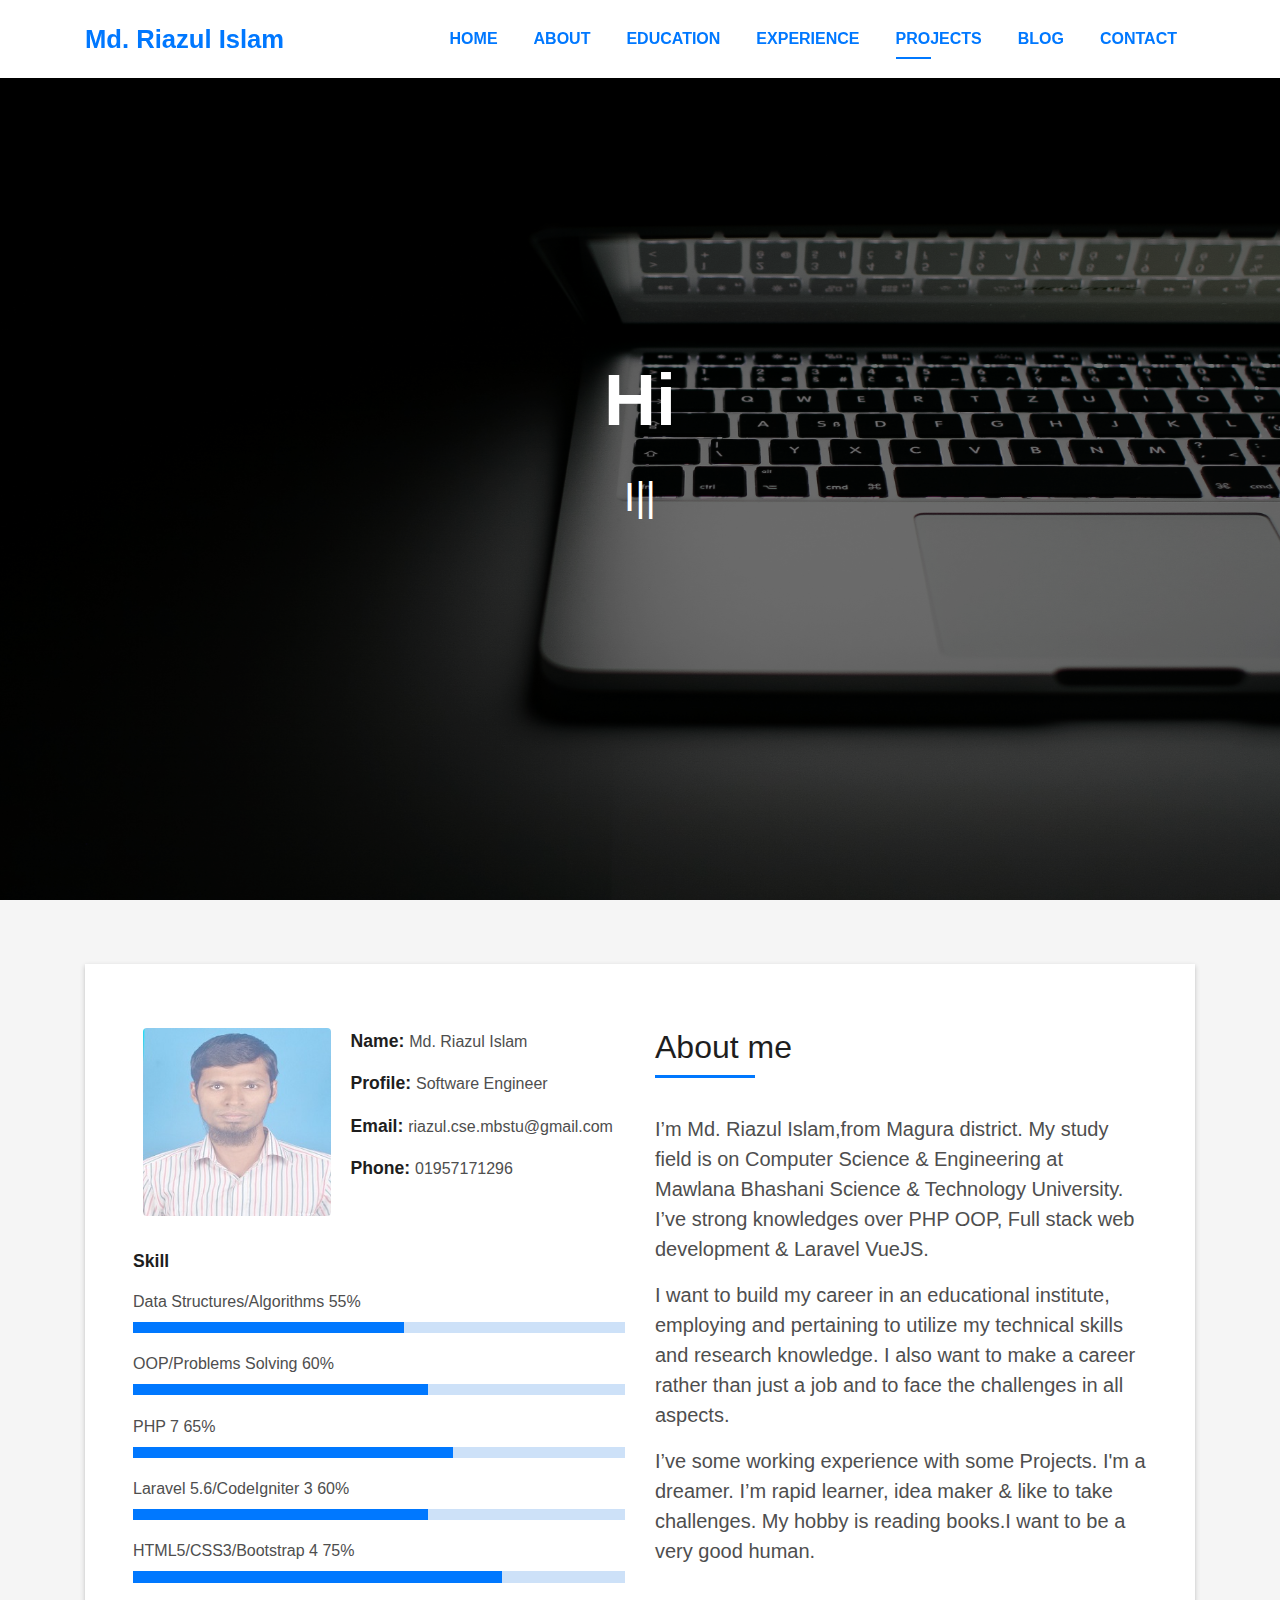
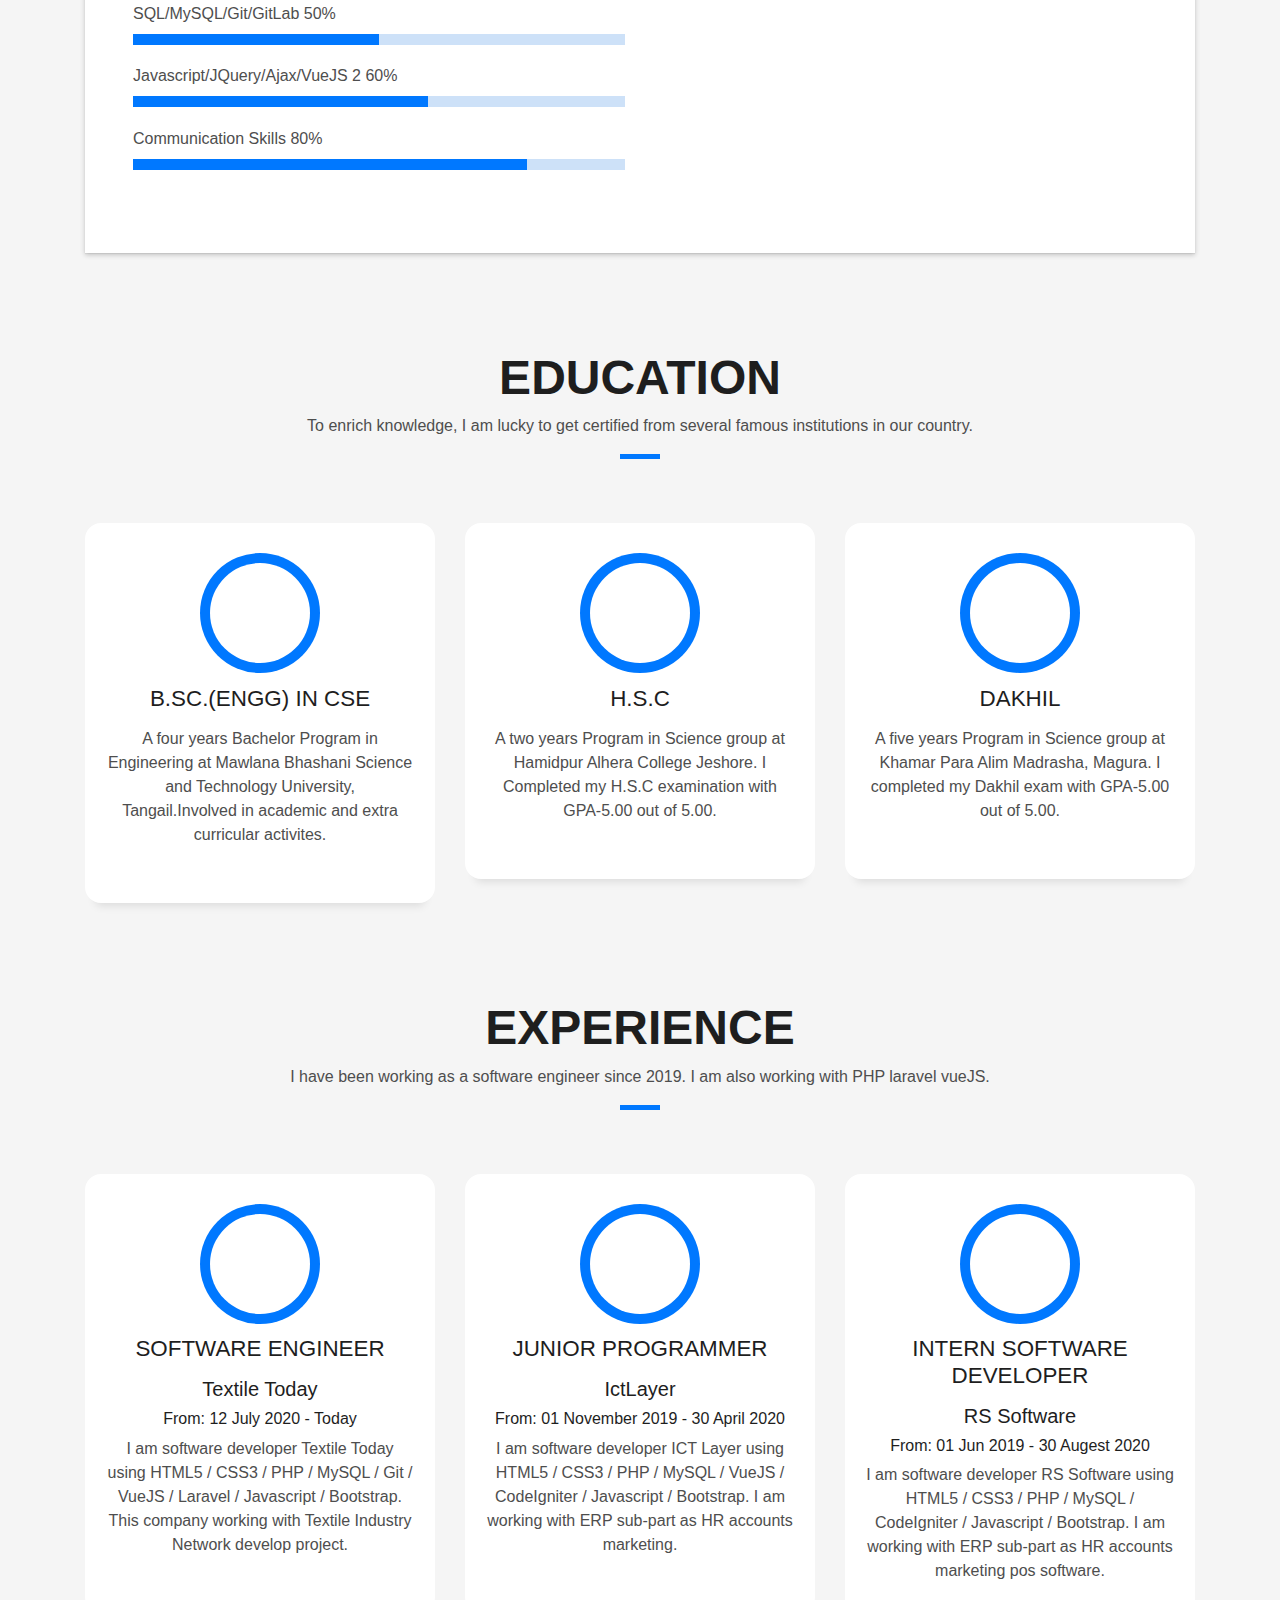
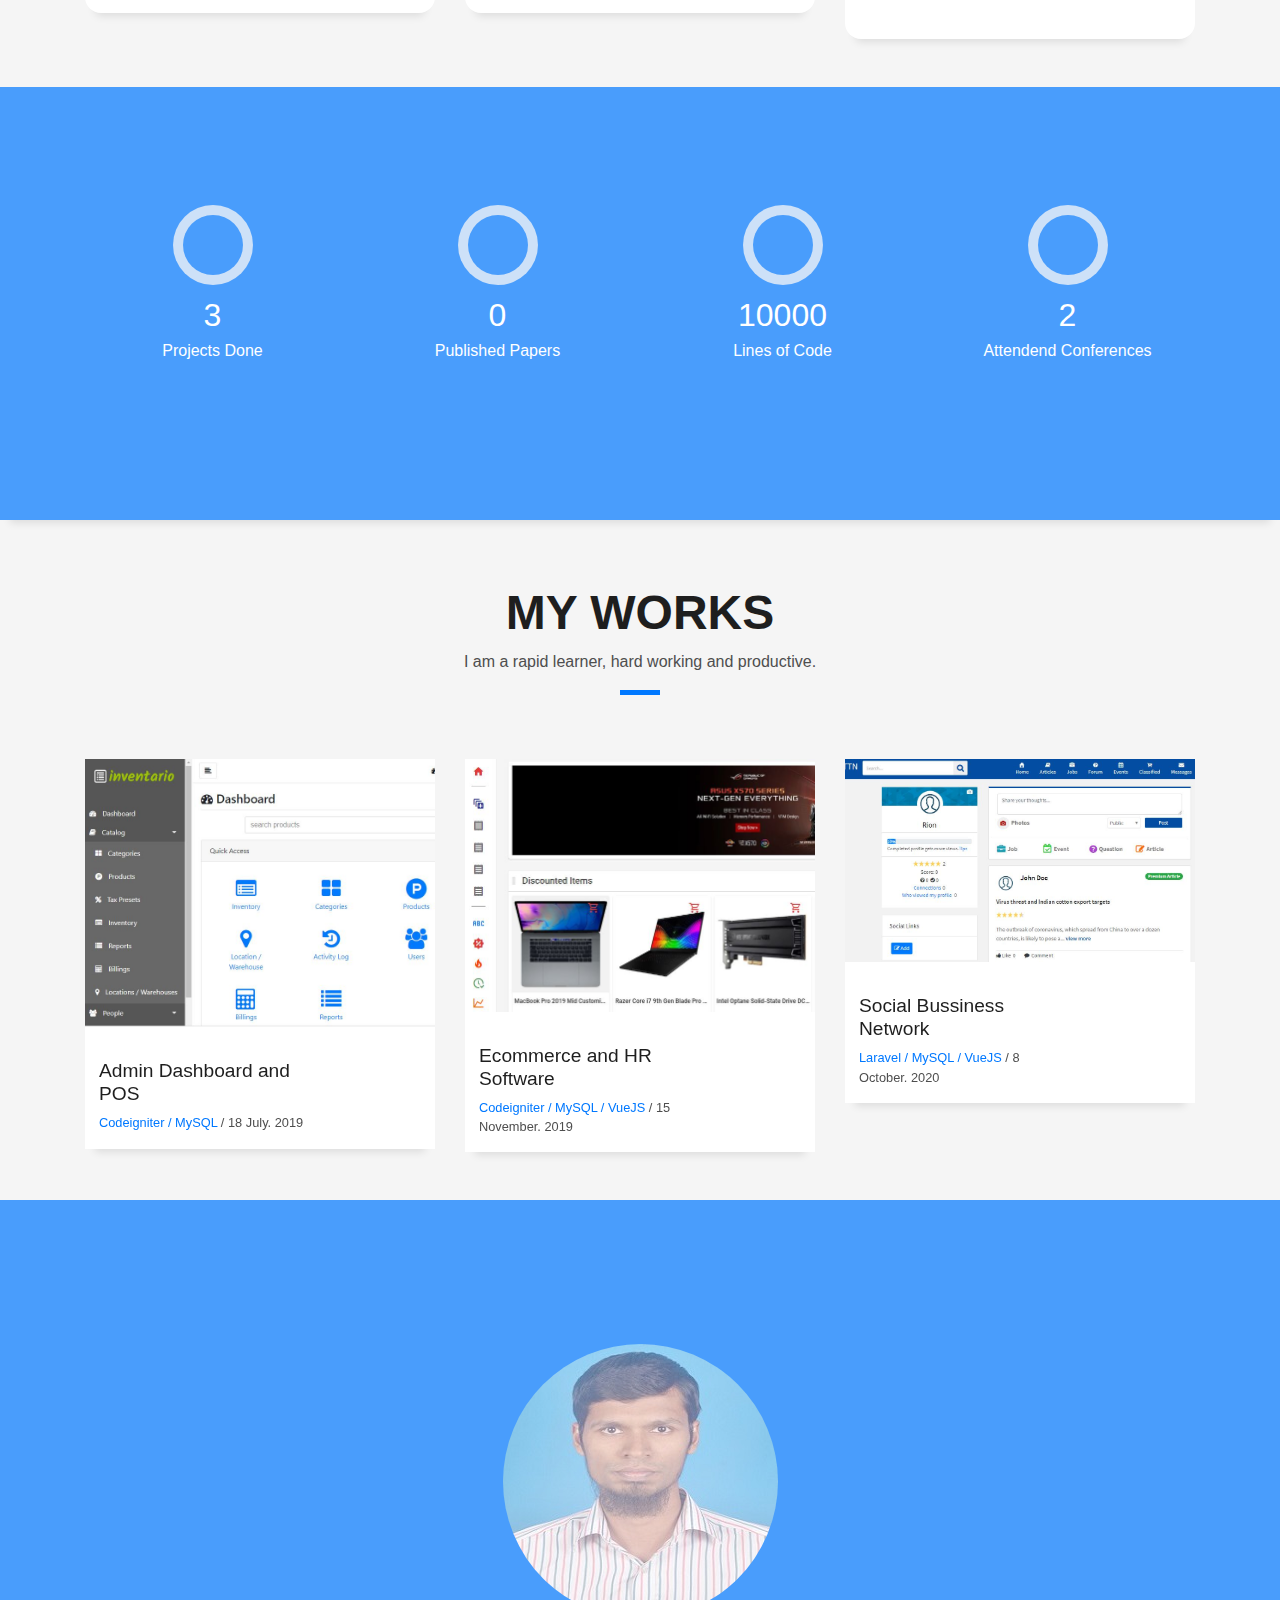
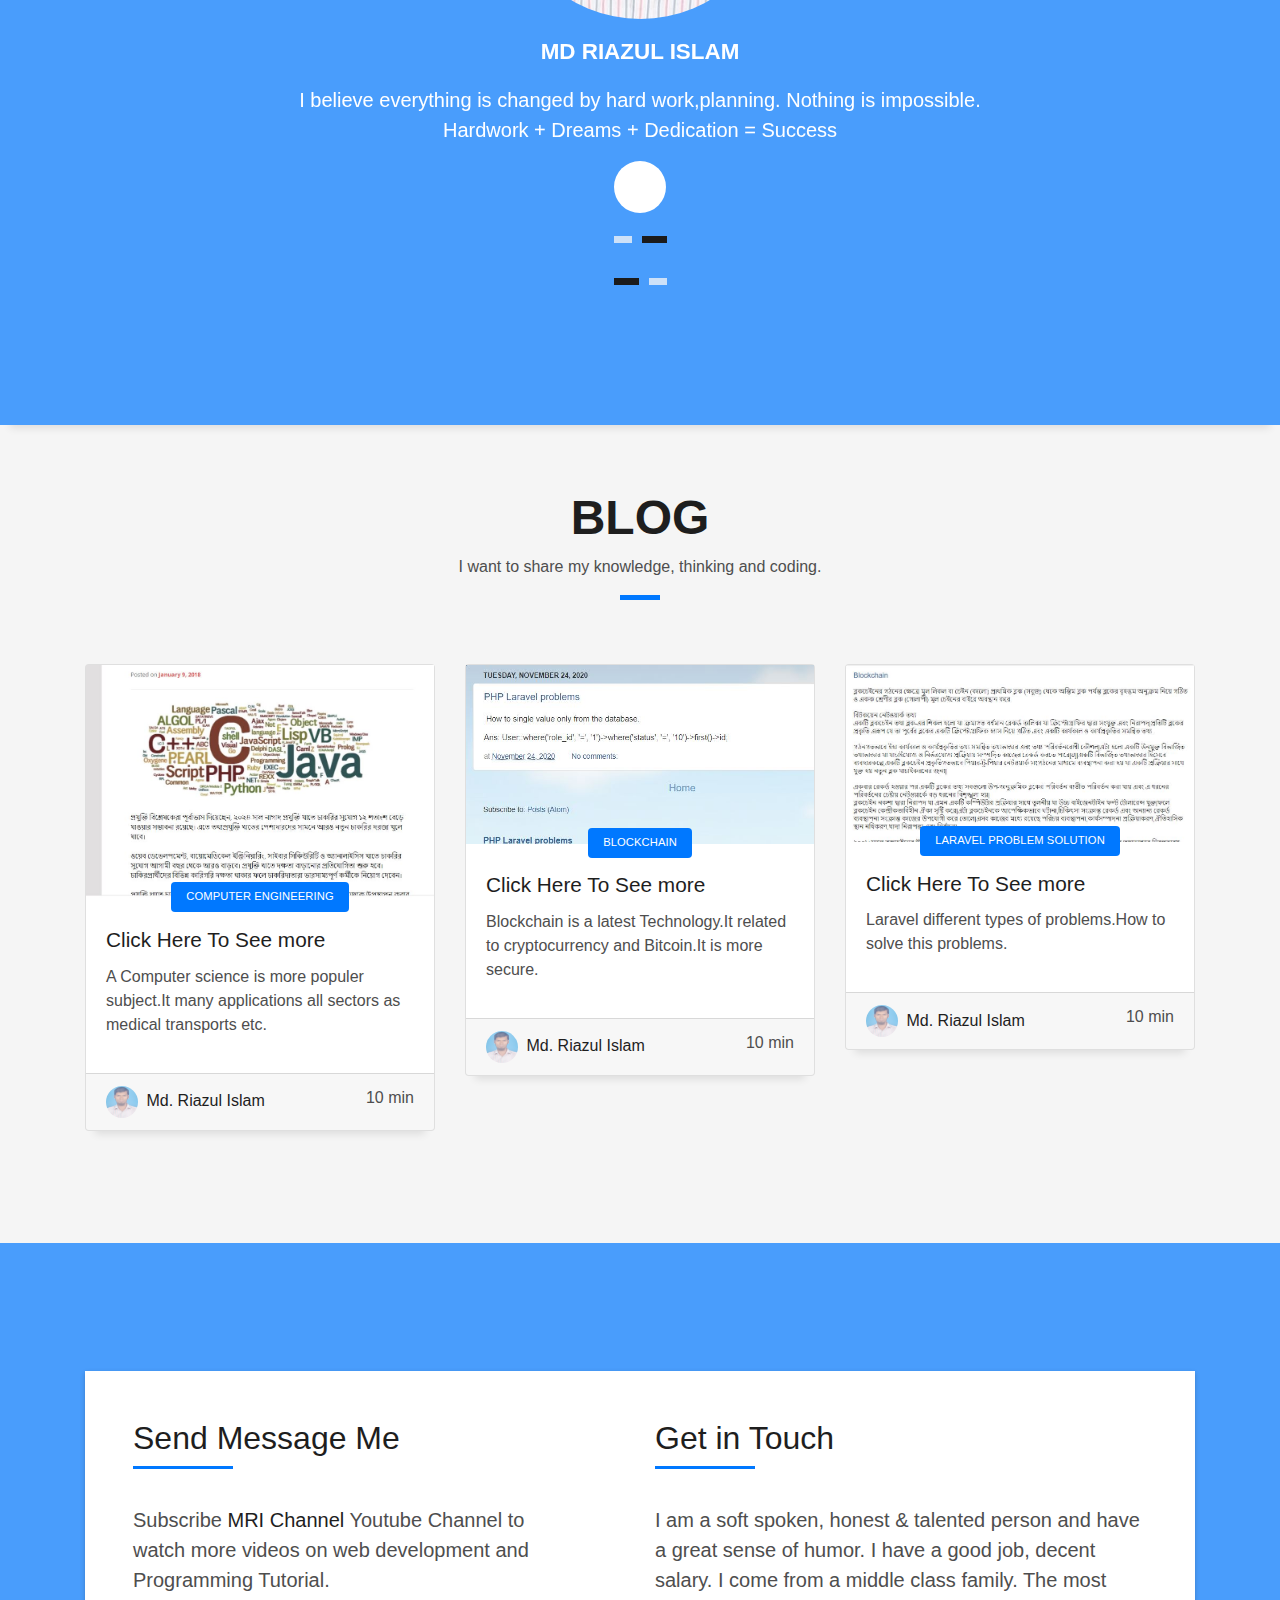
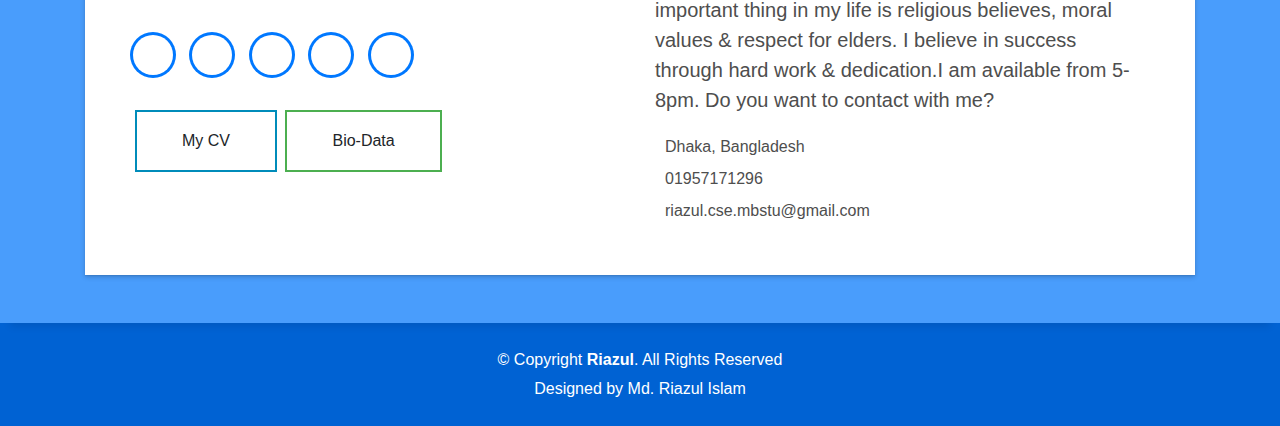
==== commit 05d5571d: "update company experience" ====
--- a/index.html
+++ b/index.html
@@ -32,7 +32,7 @@
   <!-- ======= Header/ Navbar ======= -->
   <nav class="navbar navbar-b navbar-expand-md fixed-top navbar-reduce" id="mainNav">
     <div class="container">
-      <a class="navbar-brand js-scroll" href="#page-top">Md Riazul Islam</a>
+      <a class="navbar-brand js-scroll" href="#page-top">Md. Riazul Islam</a>
       <button class="navbar-toggler collapsed" type="button" data-toggle="collapse" data-target="#navbarDefault"
         aria-controls="navbarDefault" aria-expanded="false" aria-label="Toggle navigation">
         <span></span>
@@ -74,10 +74,10 @@
       <div class="table-cell">
         <div class="container">
           <!--<p class="display-6 color-d">Hello, world!</p>-->
-          <h1 class="intro-title mb-4">I'm Md Riazul Islam</h1>
-          <p class="intro-subtitle"><span class="text-slider-items">This is Md Riazul Islam,I am a software engineer,I
+          <h1 class="intro-title mb-4">Hi</h1>
+          <p class="intro-subtitle"><span class="text-slider-items">This is Riaz,I am a software engineer,I
               am graduated from B.Sc(Engg) in CSE at MBSTU,I love to learn new things,I love Programming,I love software
-              development</span><strong class="text-slider">I am a software engineer</strong><span
+              development</span><strong class="text-slider">This is Riaz</strong><span
               class="typed-cursor typed-cursor--blink">|</span></p>
           <!-- <p class="pt-3"><a class="btn btn-primary btn js-scroll px-4" href="#about" role="button">Learn More</a></p> -->
         </div>
@@ -145,6 +145,11 @@
                     <span>Javascript/JQuery/Ajax/VueJS 2</span> <span class="pull-right">60%</span>
                     <div class="progress">
                       <div class="progress-bar" role="progressbar" style="width: 60%" aria-valuenow="60"
+                        aria-valuemin="0" aria-valuemax="100"></div>
+                    </div>
+                    <span>Communication Skills</span> <span class="pull-right">80%</span>
+                    <div class="progress">
+                      <div class="progress-bar" role="progressbar" style="width: 80%" aria-valuenow="80"
                         aria-valuemin="0" aria-valuemax="100"></div>
                     </div>
                   </div>
@@ -299,7 +304,7 @@
               </div>
             </div>
           </div>
-          <div class="col-md-4">
+       <div class="col-md-4">
             <div class="service-box">
               <div class="service-ico">
                 <span class="ico-circle"><i class="ion-code-working"></i></span>
@@ -312,7 +317,7 @@
                   I am working with ERP sub-part as HR accounts marketing pos software.
                 </p>
               </div>
-            </div>
+            </div> 
           </div>
         </div>
       </div>
@@ -392,13 +397,13 @@
             <div class="work-box">
               <a href="./resource/Capture4.JPG" data-gall="portfolioGallery" class="venobox vbox-item">
                 <div class="work-img">
-                  <a href="https://inventario-demo.livelyworks.net/#!/dashboard"><img src="./resource/Capture4.JPG" alt="" class="img-fluid"></a>
+                  <a href="https://inventario-demo.livelyworks.net/#!/dashboard" target="_blank"><img src="./resource/Capture4.JPG" alt="" class="img-fluid"></a>
                 </div>
               </a>
               <div class="work-content">
                 <div class="row">
                   <div class="col-sm-8">
-                    <h2 class="w-title"><a href="https://inventario-demo.livelyworks.net/#!/dashboard">Admin Dashboard and POS</a></h2>
+                    <h2 class="w-title"><a href="https://inventario-demo.livelyworks.net/#!/dashboard" target="_blank">Admin Dashboard and POS</a></h2>
                     <div class="w-more">
                       <span class="w-ctegory">Codeigniter / MySQL</span> / <span class="w-date">18 July. 2019</span>
                     </div>
@@ -416,13 +421,13 @@
             <div class="work-box">
               <a href="./resource/Capture2.JPG" data-gall="portfolioGallery" class="venobox vbox-item">
                 <div class="work-img">
-                  <a href="https://www.ictseller.com/"><img src="./resource/Capture2.JPG" alt="" class="img-fluid"></a>
+                  <a href="https://www.ictseller.com/" target="_blank"><img src="./resource/Capture2.JPG" alt="" class="img-fluid"></a>
                 </div>
               </a>
               <div class="work-content">
                 <div class="row">
                   <div class="col-sm-8">
-                    <h2 class="w-title"> <a href="https://www.ictseller.com/">Ecommerce and HR Software</a> </h2>
+                    <h2 class="w-title"> <a href="https://www.ictseller.com/" target="_blank">Ecommerce and HR Software</a> </h2>
                     <div class="w-more">
                       <span class="w-ctegory">Codeigniter / MySQL / VueJS</span> / <span class="w-date">15 November. 2019</span>
                     </div>
@@ -440,13 +445,13 @@
             <div class="work-box">
               <a href="./resource/Capture3.JPG" data-gall="portfolioGallery" class="venobox vbox-item">
                 <div class="work-img">
-                  <a href="https://ttn.textiletalenthunt.com/"><img src="./resource/Capture3.JPG" alt="" class="img-fluid"></a>
+                  <a href="https://ttn.textiletalenthunt.com/" target="_blank"><img src="./resource/Capture3.JPG" alt="" class="img-fluid"></a>
                 </div>
               </a>
               <div class="work-content">
                 <div class="row">
                   <div class="col-sm-8">
-                    <h2 class="w-title"><a href="https://ttn.textiletalenthunt.com/">Social Bussiness Network</a></h2>
+                    <h2 class="w-title"><a href="https://ttn.textiletalenthunt.com/" target="_blank">Social Bussiness Network</a></h2>
                     <div class="w-more">
                       <span class="w-ctegory">Laravel / MySQL / VueJS</span> / <span class="w-date">8 October. 2020</span>
                     </div>
@@ -541,7 +546,7 @@
           <div class="col-md-4">
             <div class="card card-blog">
               <div class="card-img">
-                <a href="https://riazcse.blogspot.com/"><img src="./resource/Capture5.JPG"
+                <a href="https://riazcse.blogspot.com/" target="_blank"><img src="./resource/Capture5.JPG"
                     alt="" class="img-fluid"></a>
               </div>
               <div class="card-body">
@@ -550,7 +555,7 @@
                     <h6 class="category">Computer Engineering</h6>
                   </div>
                 </div>
-                <h3 class="card-title"><a href="https://riazcse.blogspot.com/">Click Here To See
+                <h3 class="card-title"><a href="https://riazcse.blogspot.com/" target="_blank">Click Here To See
                     more</a></h3>
                 <p class="card-description">
                   A Computer science is more populer subject.It many applications all sectors as medical transports etc.
@@ -558,7 +563,7 @@
               </div>
               <div class="card-footer">
                 <div class="post-author">
-                  <a href="https://riazcse.blogspot.com/">
+                  <a href="https://riazcse.blogspot.com/" target="_blank">
                     <img src="my_pic.jpg" alt="" class="avatar rounded-circle">
                     <span class="author">Md. Riazul Islam</span>
                   </a>
@@ -572,7 +577,7 @@
           <div class="col-md-4">
             <div class="card card-blog">
               <div class="card-img">
-                <a href="https://riazcse.blogspot.com/"><img src="./resource/Capture.JPG"
+                <a href="https://riazcse.blogspot.com/" target="_blank"><img src="./resource/Capture.JPG"
                     alt="" class="img-fluid"></a>
               </div>
               <div class="card-body">
@@ -581,7 +586,7 @@
                     <h6 class="category">Blockchain</h6>
                   </div>
                 </div>
-                <h3 class="card-title"><a href="https://riazcse.blogspot.com/">Click Here To See
+                <h3 class="card-title"><a href="https://riazcse.blogspot.com/" target="_blank">Click Here To See
                     more</a></h3>
                 <p class="card-description">
                   Blockchain is a latest Technology.It related to cryptocurrency and Bitcoin.It is more secure.
@@ -604,7 +609,7 @@
           <div class="col-md-4">
             <div class="card card-blog">
               <div class="card-img">
-                <a href="https://riazcse.blogspot.com/"><img src="./resource/Capture6.JPG"
+                <a href="https://riazcse.blogspot.com/" target="_blank"><img src="./resource/Capture6.JPG"
                     alt="" class="img-fluid"></a>
               </div>
               <div class="card-body">
@@ -613,7 +618,7 @@
                     <h6 class="category">Laravel Problem Solution</h6>
                   </div>
                 </div>
-                <h3 class="card-title"><a href="https://riazcse.blogspot.com/">Click Here To See
+                <h3 class="card-title"><a href="https://riazcse.blogspot.com/" target="_blank" >Click Here To See
                     more</a></h3>
                 <p class="card-description">
                   Laravel different types of problems.How to solve this problems.
@@ -667,9 +672,9 @@
                                   class="ico-circle"><i class="ion-social-linkedin"></i></span></a></li>
                             <li><a href="https://www.twitter.com/riazulcse47" target="_blank"><span
                                   class="ico-circle"><i class="ion-social-twitter"></i></span></a></li>
-                            <li><a href="https://github.com/riazcse47" target="_blank"><span class="ico-circle"><i
+                            <li><a href="https://github.com/riazcs" target="_blank"><span class="ico-circle"><i
                                     class="ion-social-github"></i></span></a></li>
-                            <li><a href="https://www.instagram.com/riazcse47/" target="_blank"><span
+                            <li><a href="http://techriaz47.wordpress.com/" target="_blank"><span
                                   class="ico-circle"><i class="ion-social-instagram"></i></span></a></li>
                           </ul>
                         </div>
@@ -731,7 +736,7 @@
             <p class="copyright">© Copyright <strong>Riazul</strong>. All Rights Reserved</p>
             <div class="credits">
 
-              Designed by <a href="https://www.facebook.com/riazul.islam.cse47">Md. Riazul Islam</a>
+              Designed by <a href="https://www.facebook.com/riazul.islam.cse47" target="_blank">Md. Riazul Islam</a>
             </div>
           </div>
         </div>
@@ -794,4 +799,4 @@
 
 </body>
 
-</html>+</html>
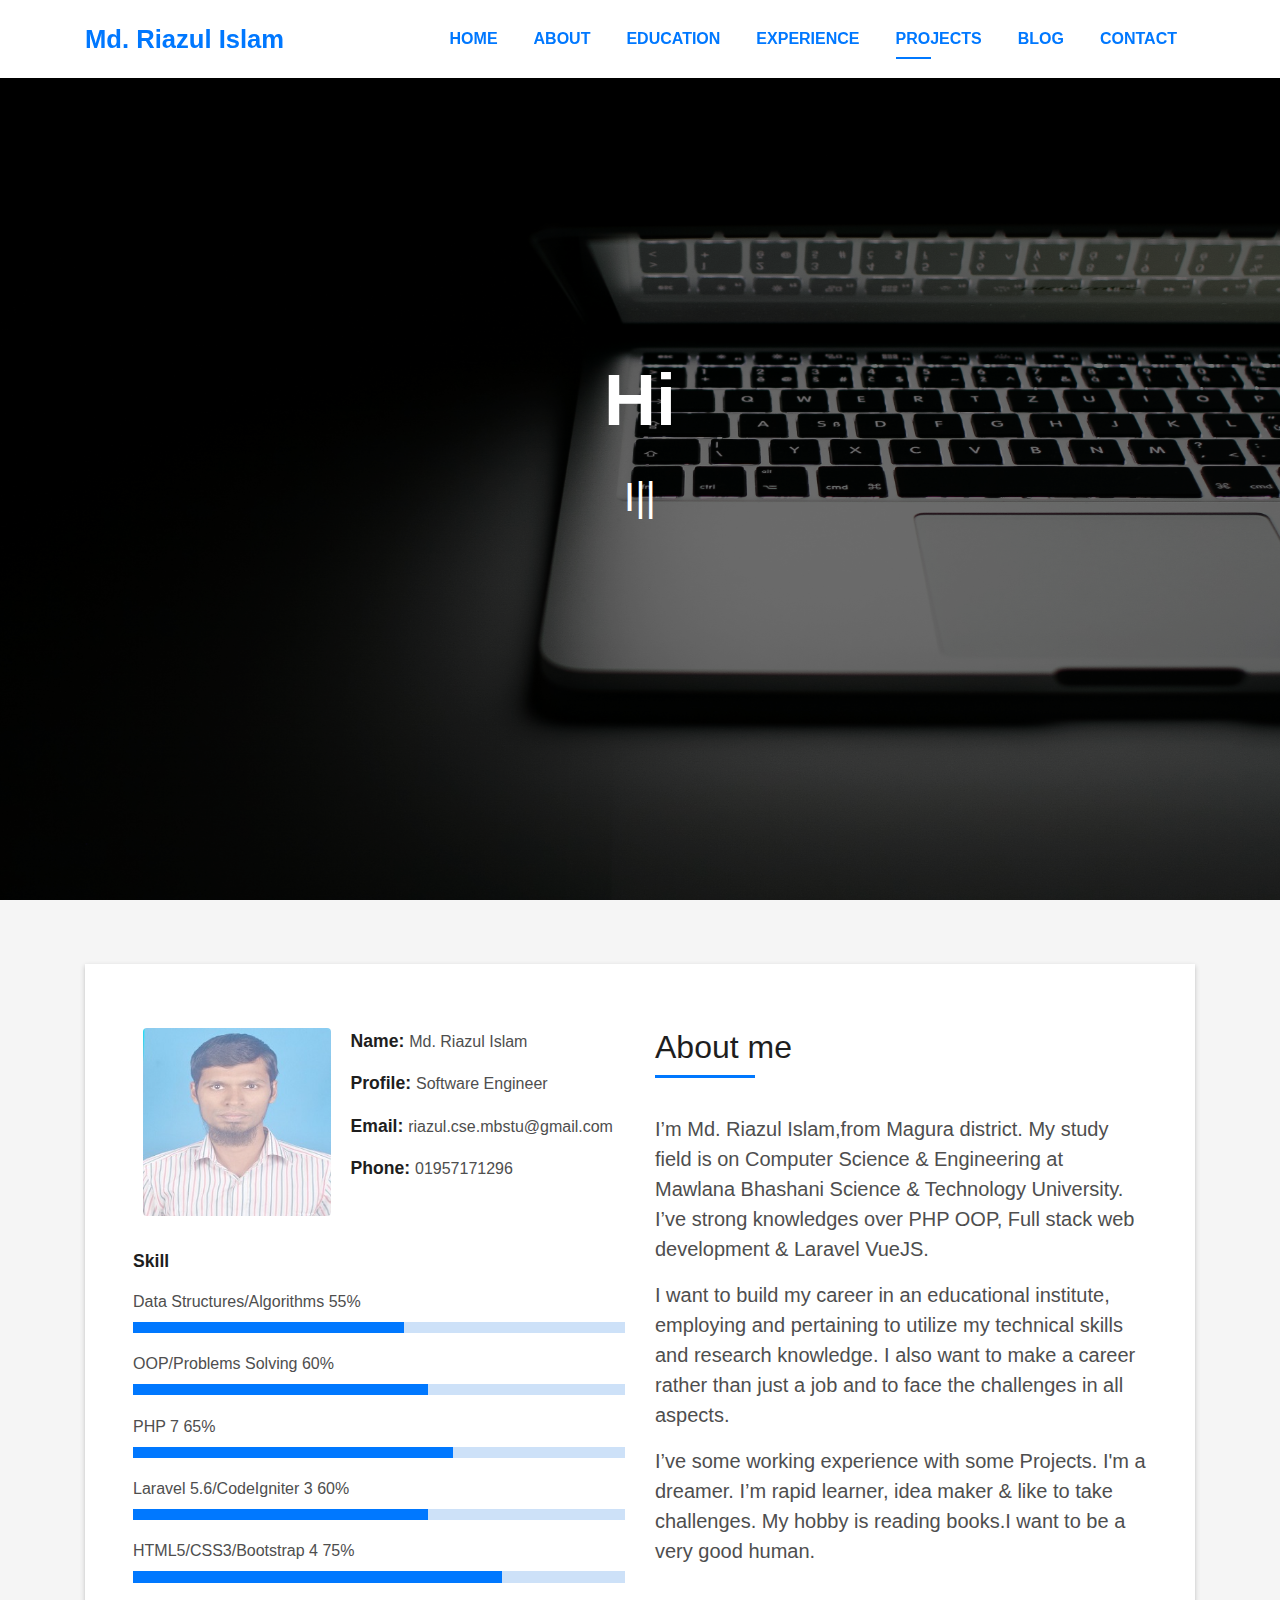
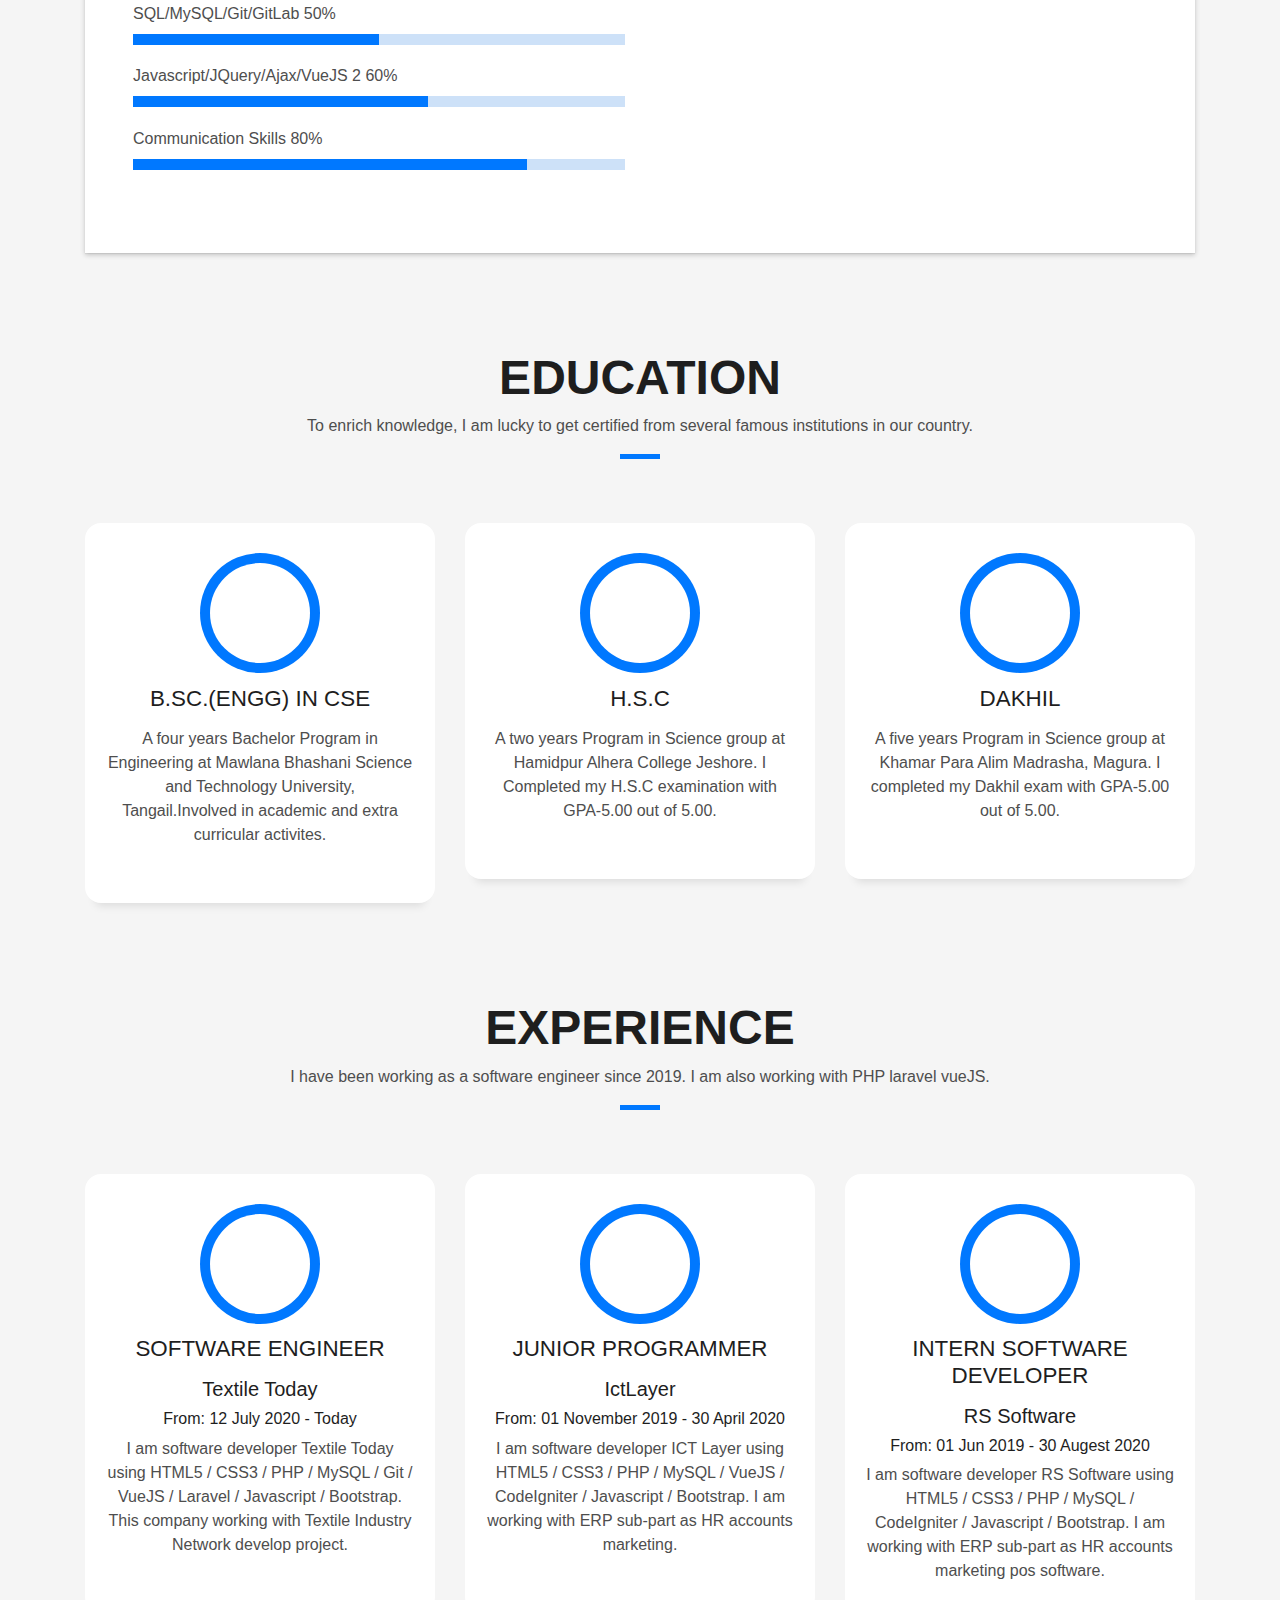
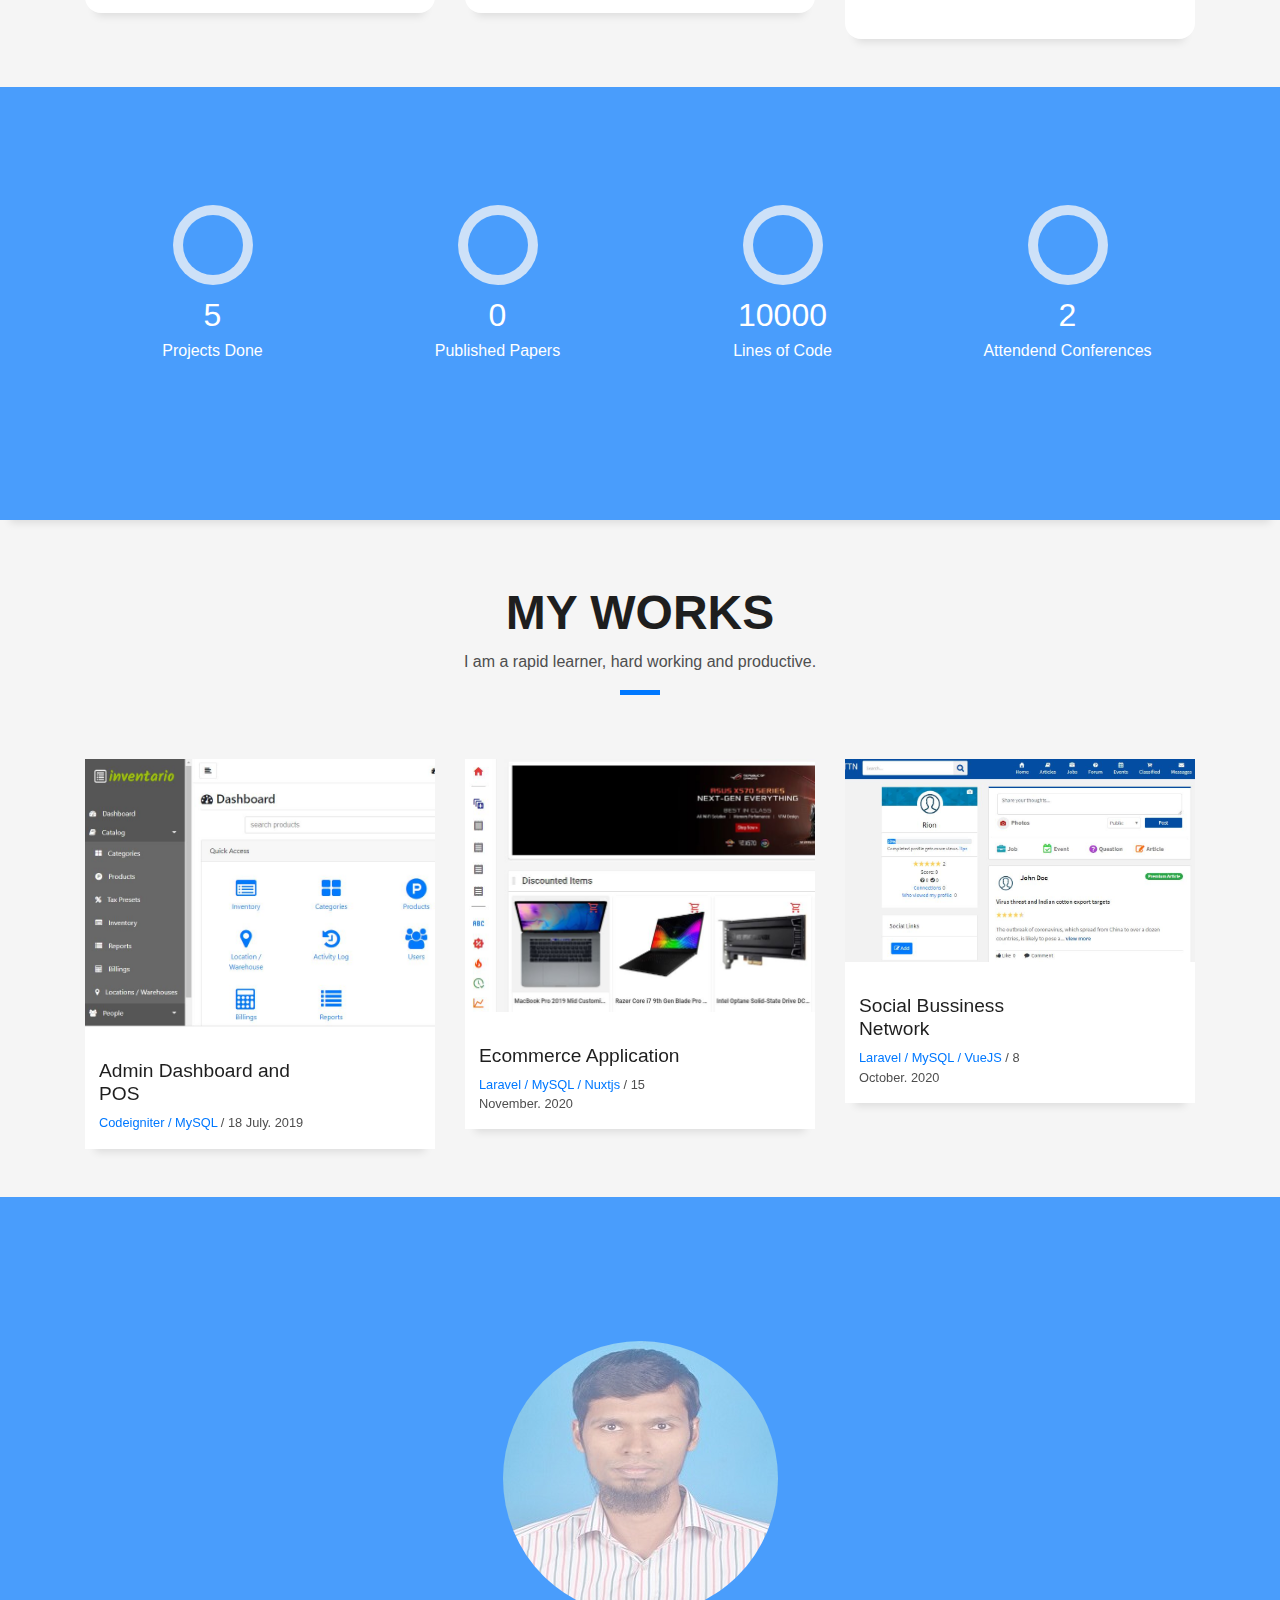
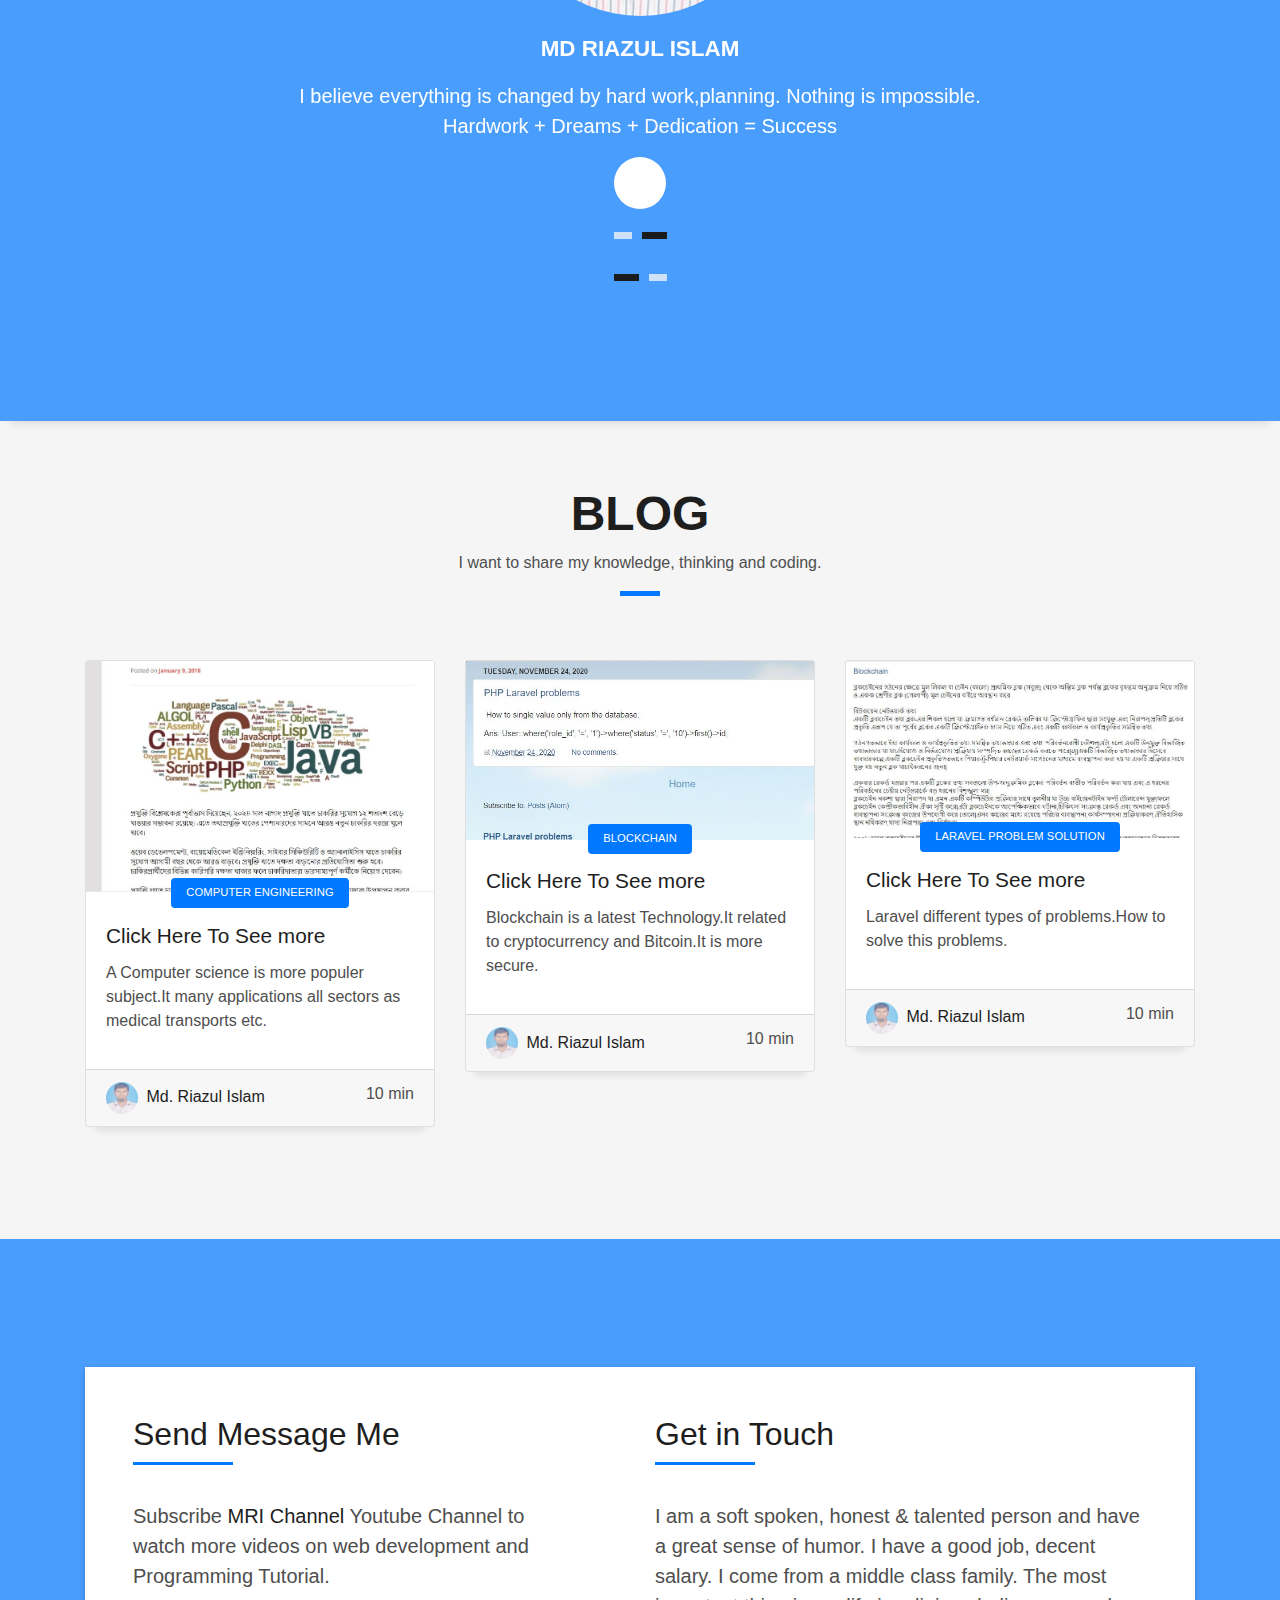
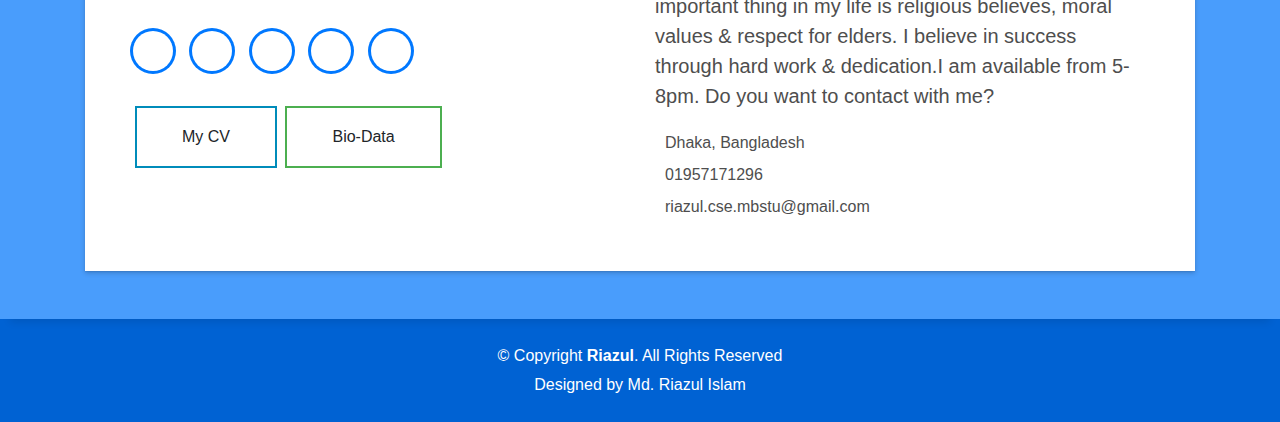
==== commit c9acd582: "Update" ====
--- a/index.html
+++ b/index.html
@@ -334,7 +334,7 @@
                 <span class="ico-circle"><i class="ion-checkmark-round"></i></span>
               </div>
               <div class="counter-num">
-                <p class="counter">3</p>
+                <p class="counter">5</p>
                 <span class="counter-text">Projects Done</span>
               </div>
             </div>
@@ -421,15 +421,15 @@
             <div class="work-box">
               <a href="./resource/Capture2.JPG" data-gall="portfolioGallery" class="venobox vbox-item">
                 <div class="work-img">
-                  <a href="https://www.ictseller.com/" target="_blank"><img src="./resource/Capture2.JPG" alt="" class="img-fluid"></a>
+                  <a href="https://www.flipper.com.bd/" target="_blank"><img src="./resource/Capture2.JPG" alt="" class="img-fluid"></a>
                 </div>
               </a>
               <div class="work-content">
                 <div class="row">
                   <div class="col-sm-8">
-                    <h2 class="w-title"> <a href="https://www.ictseller.com/" target="_blank">Ecommerce and HR Software</a> </h2>
+                    <h2 class="w-title"> <a href="https://www.flipper.com.bd/" target="_blank">Ecommerce Application</a> </h2>
                     <div class="w-more">
-                      <span class="w-ctegory">Codeigniter / MySQL / VueJS</span> / <span class="w-date">15 November. 2019</span>
+                      <span class="w-ctegory">Laravel / MySQL / Nuxtjs</span> / <span class="w-date">15 November. 2020</span>
                     </div>
                   </div>
                   <div class="col-sm-4">
@@ -445,13 +445,13 @@
             <div class="work-box">
               <a href="./resource/Capture3.JPG" data-gall="portfolioGallery" class="venobox vbox-item">
                 <div class="work-img">
-                  <a href="https://ttn.textiletalenthunt.com/" target="_blank"><img src="./resource/Capture3.JPG" alt="" class="img-fluid"></a>
+                  <a href="https://texknoter.com/" target="_blank"><img src="./resource/Capture3.JPG" alt="" class="img-fluid"></a>
                 </div>
               </a>
               <div class="work-content">
                 <div class="row">
                   <div class="col-sm-8">
-                    <h2 class="w-title"><a href="https://ttn.textiletalenthunt.com/" target="_blank">Social Bussiness Network</a></h2>
+                    <h2 class="w-title"><a href="https://texknoter.com/" target="_blank">Social Bussiness Network</a></h2>
                     <div class="w-more">
                       <span class="w-ctegory">Laravel / MySQL / VueJS</span> / <span class="w-date">8 October. 2020</span>
                     </div>
@@ -679,11 +679,11 @@
                           </ul>
                         </div>
                         <div class=" button3 button4">
-                          <a href="https://drive.google.com/file/d/1cexBX-TzLtPhJzSJdak-LSZWdneY5hYk/view?usp=sharing"
+                          <a href="https://drive.google.com/file/d/1mDrHEo5WCzf0f2Womri_uUSCfaN_Bg84/view?usp=sharing"
                             class="btn primary shine" target="_blank"><i class="fa fa-download"></i>My CV</a>
                         </div>
                         <div class=" button3 button5">
-                          <a href="https://drive.google.com/file/d/1FGpaiqA2dF8jd2aXRZcwbEnms2-kp_RO/view?usp=sharing"
+                          <a href="https://drive.google.com/file/d/1mDrHEo5WCzf0f2Womri_uUSCfaN_Bg84/view?usp=sharing"
                             class="btn primary shine" target="_blank"><i class="fa fa-briefcase"></i>Bio-Data</a>
                         </div>
 
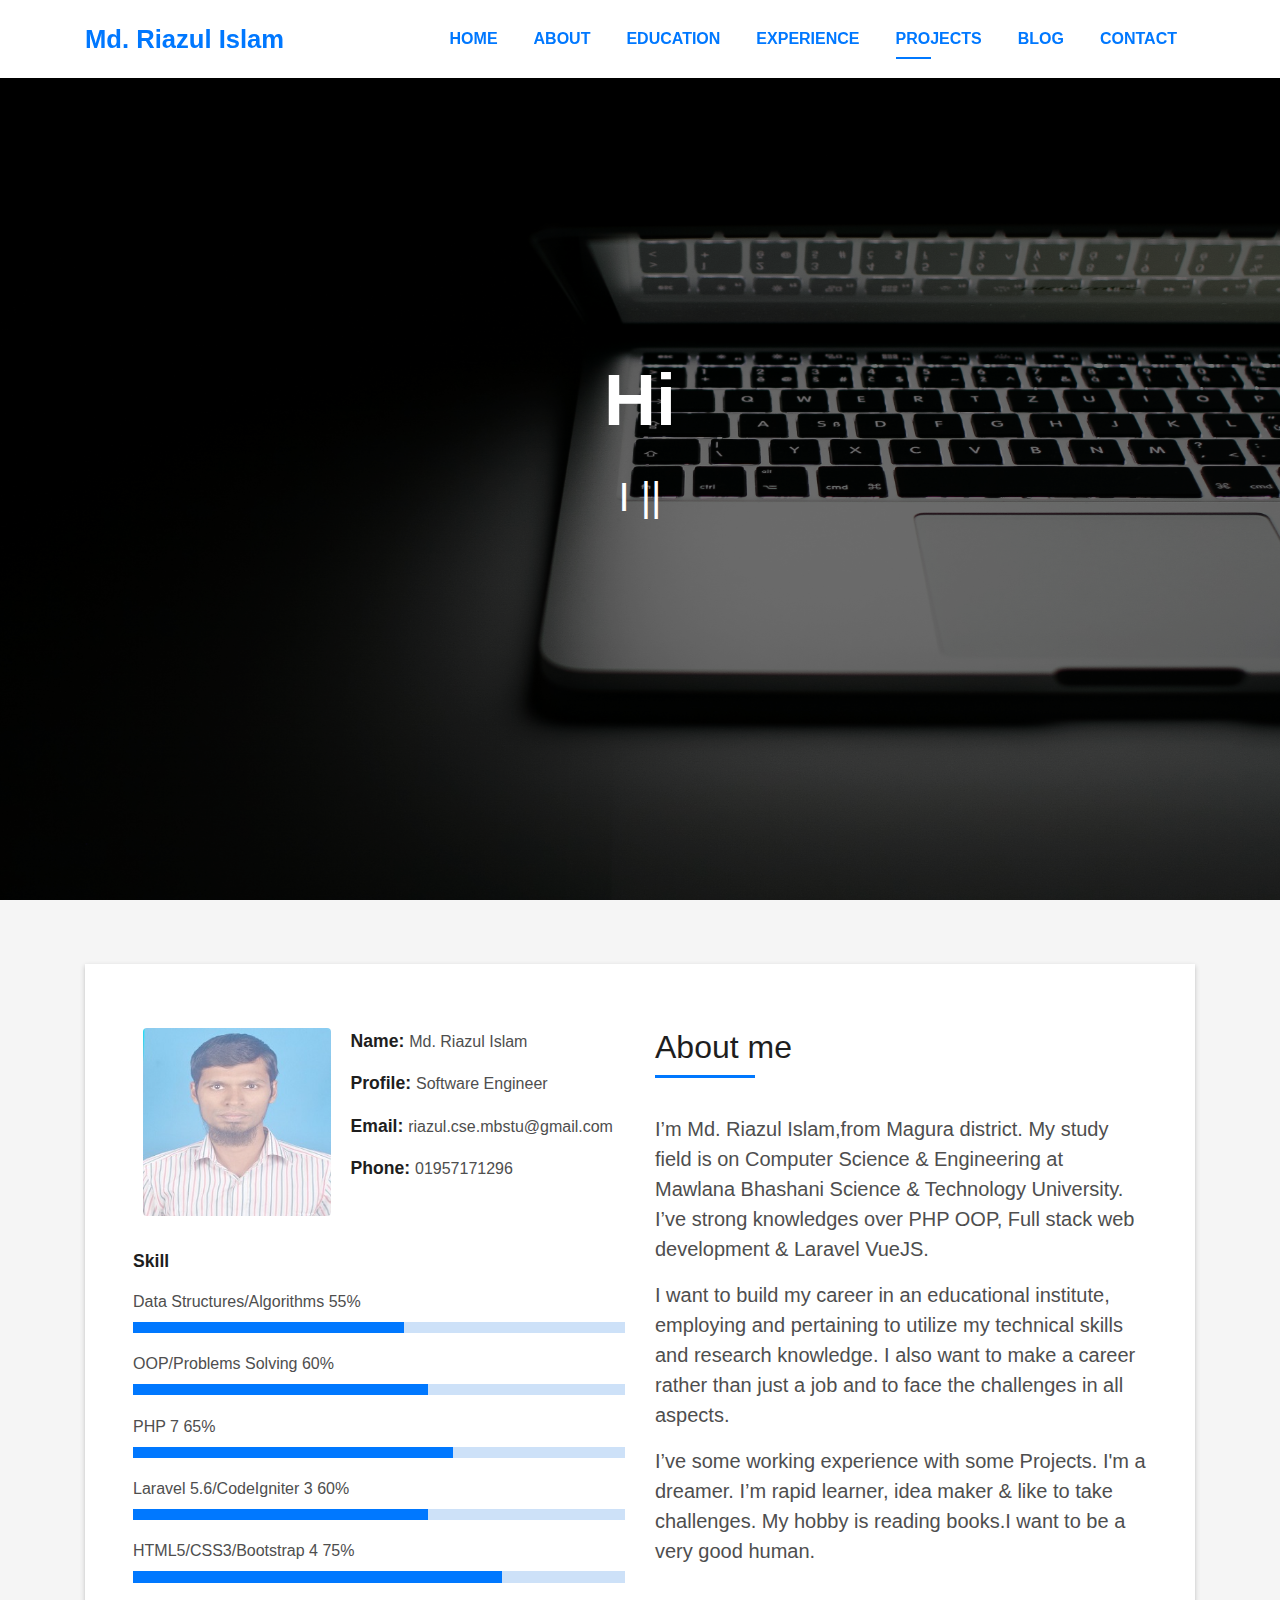
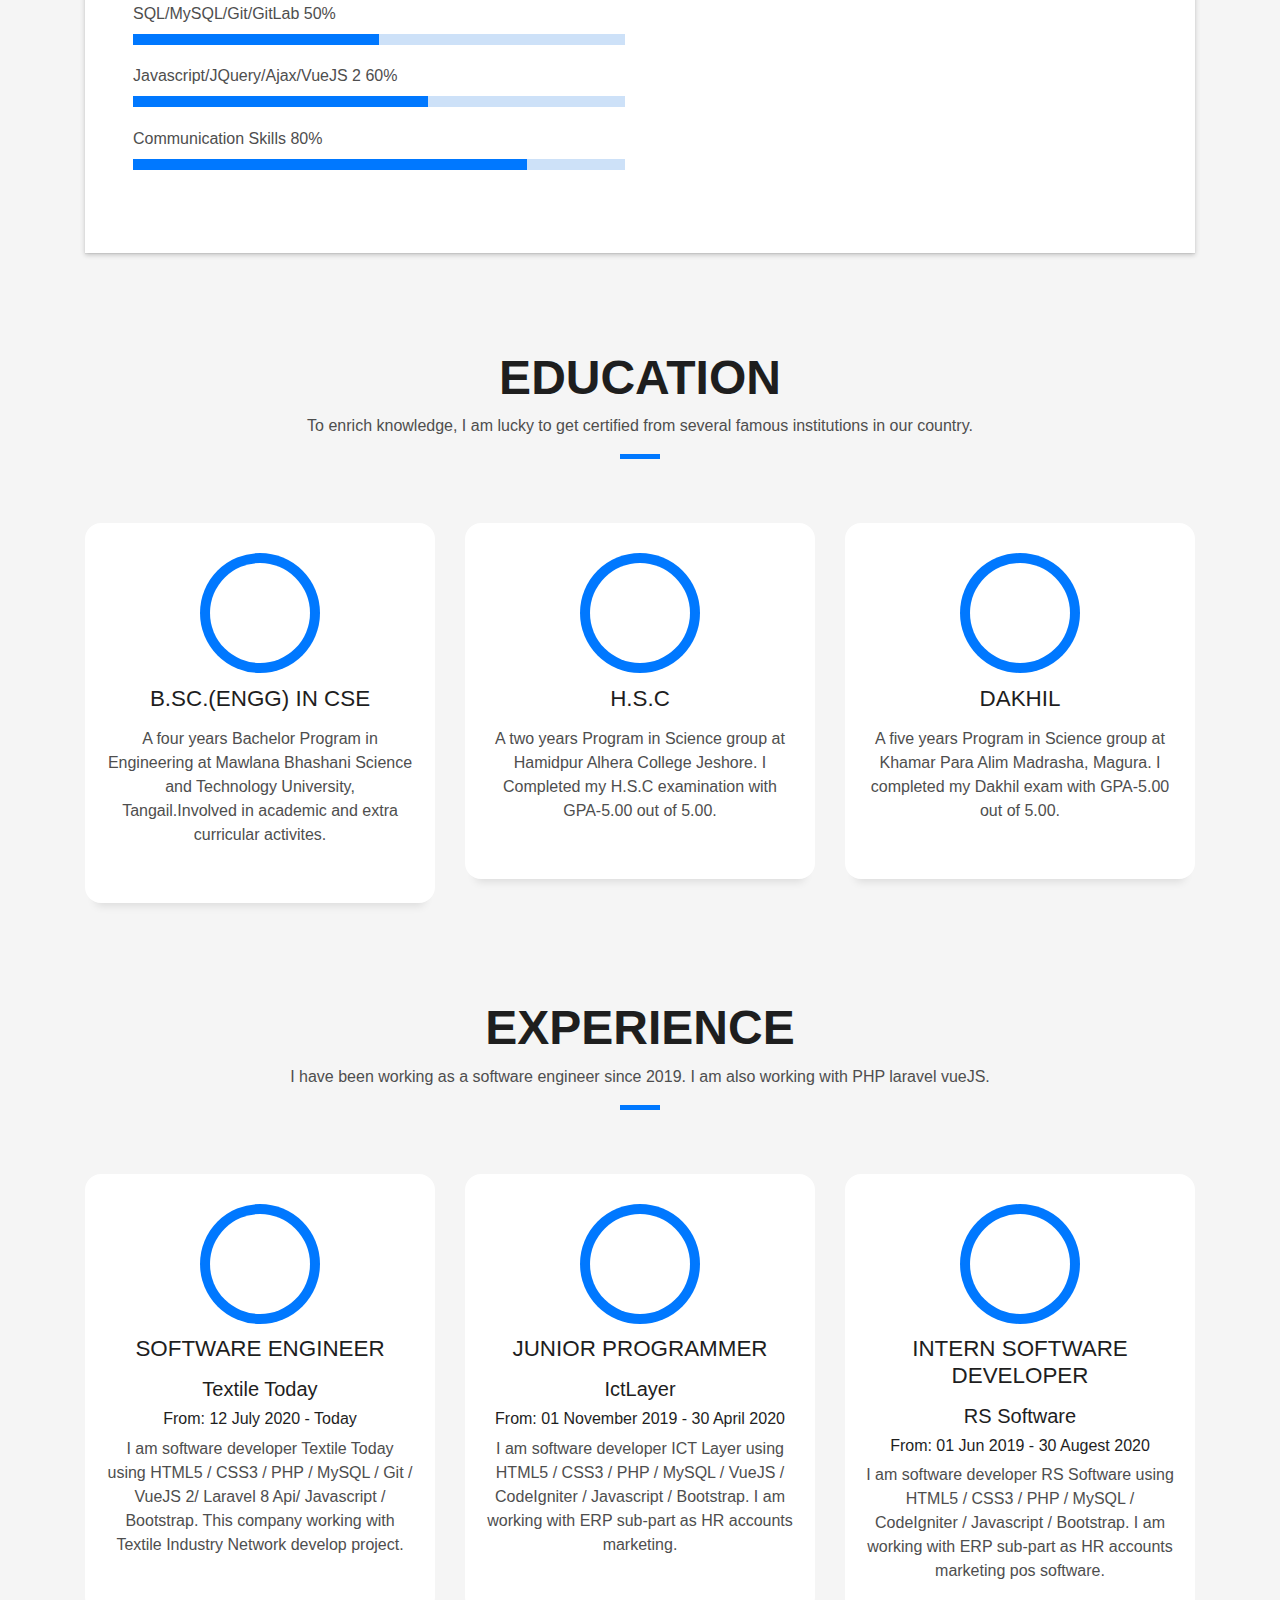
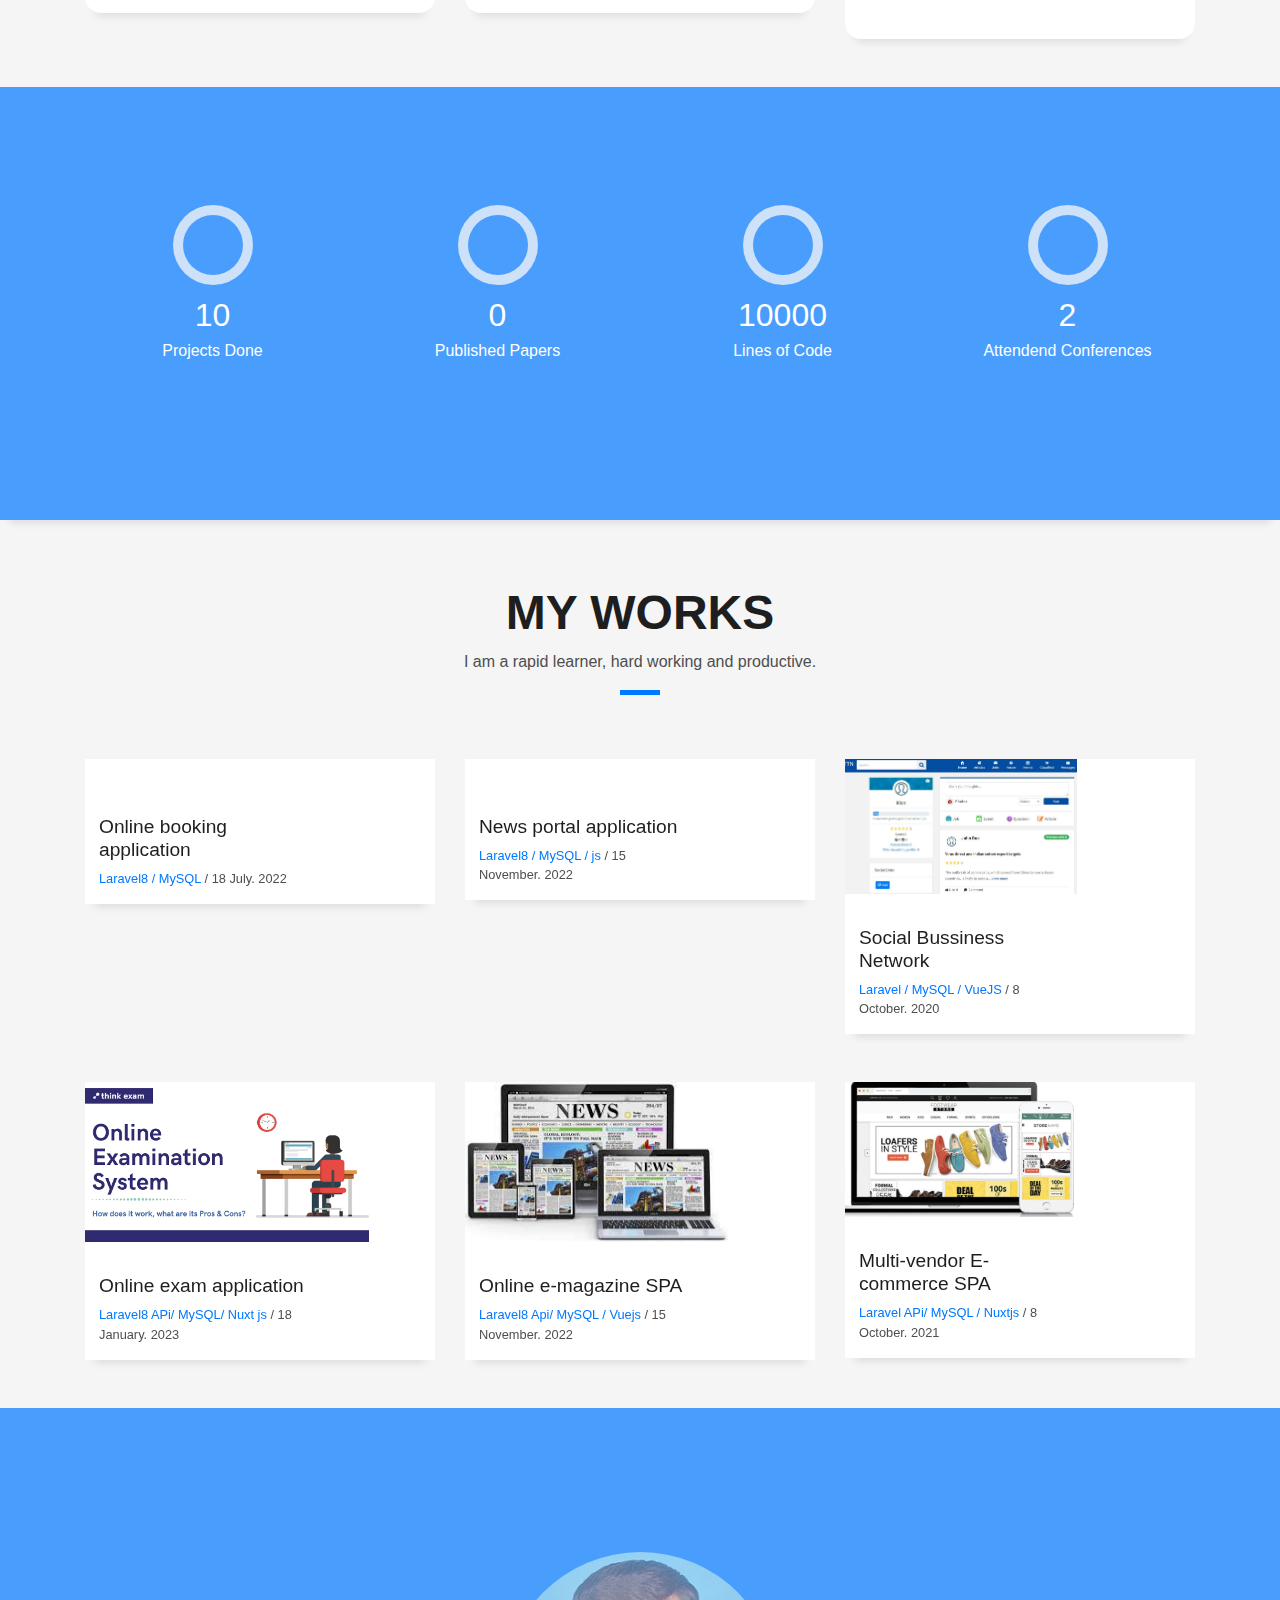
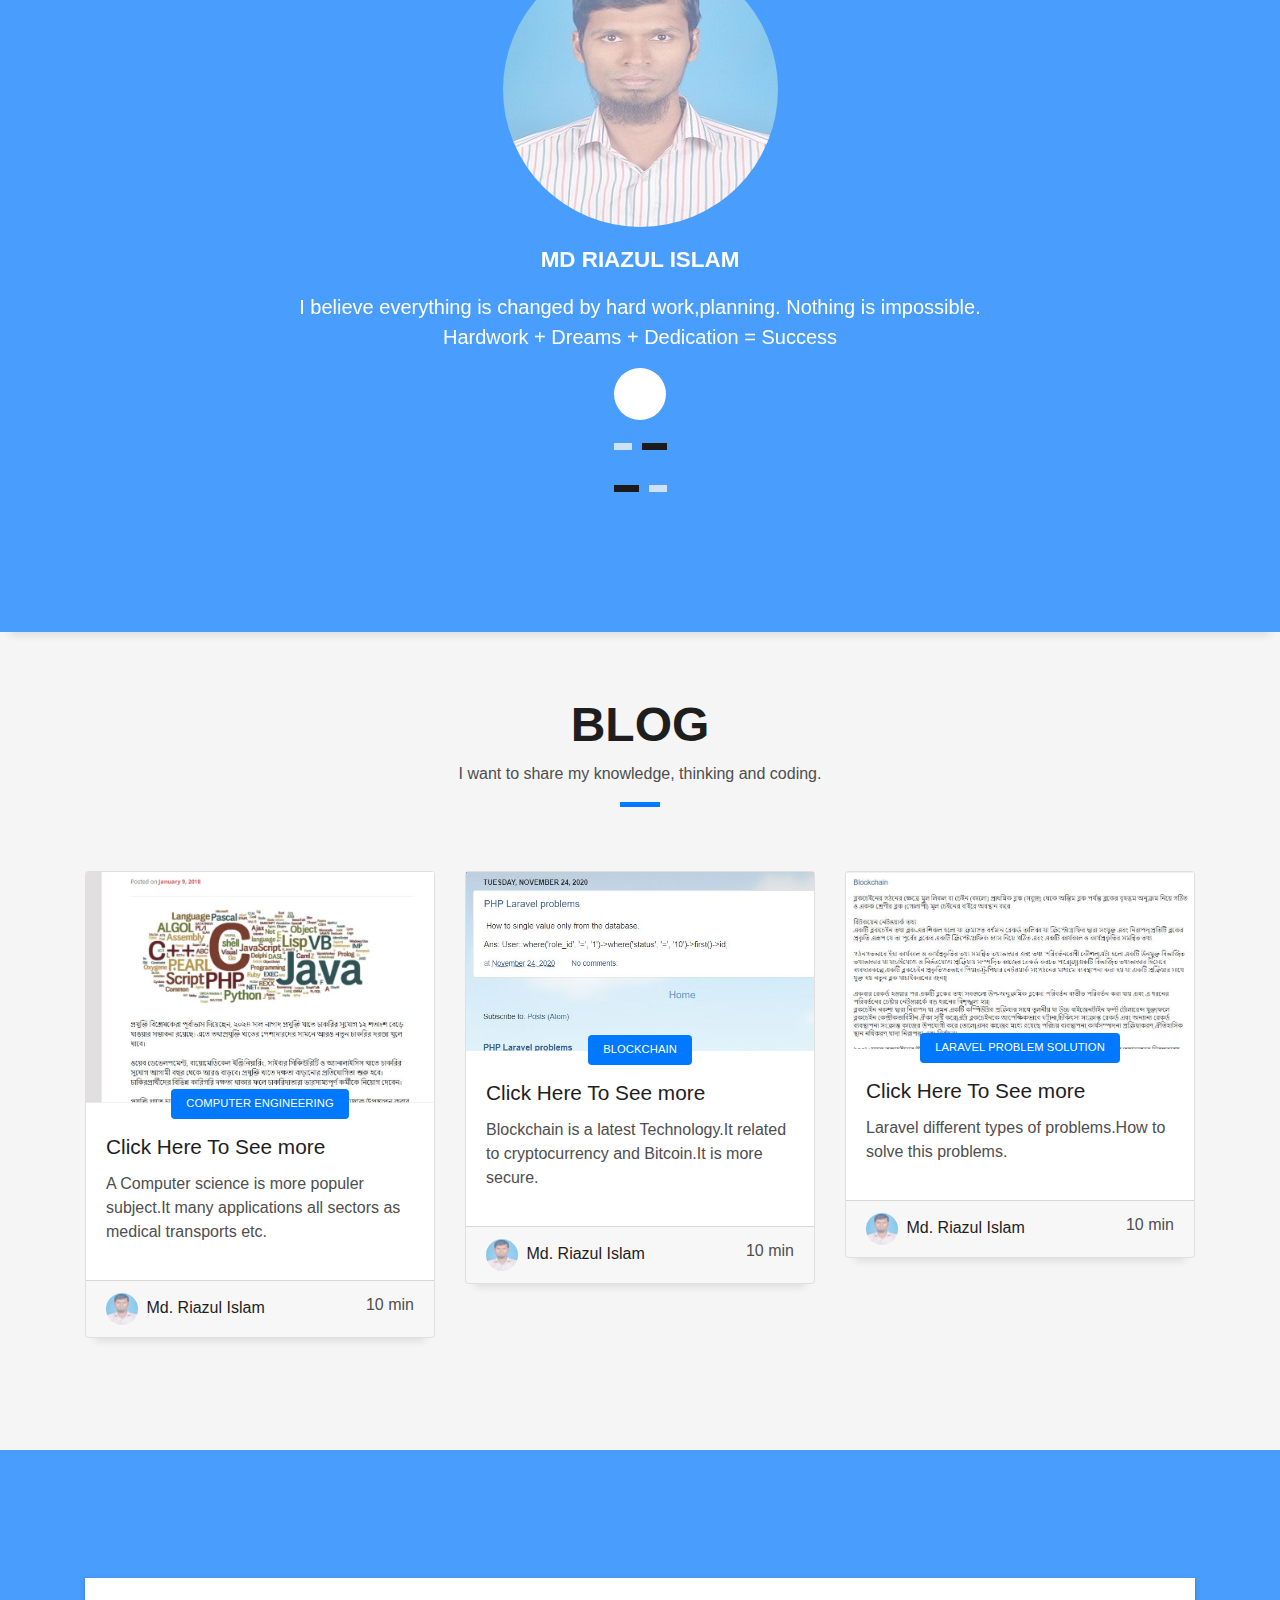
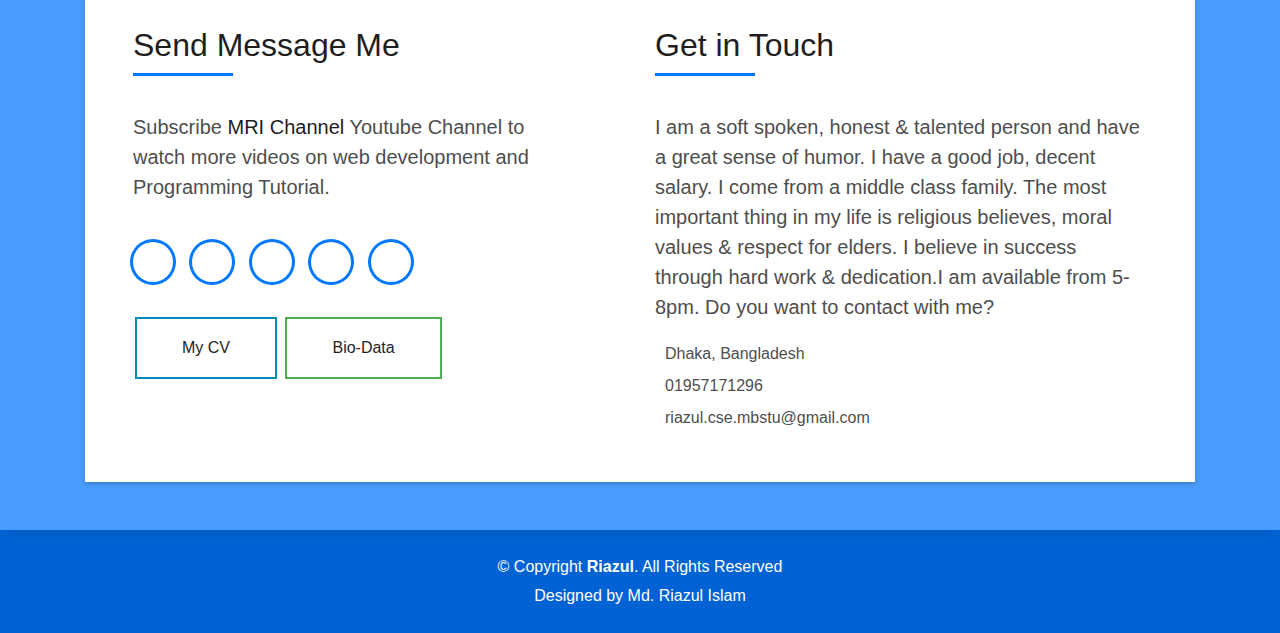
==== commit b2a92b11: "Update" ====
--- a/index.html
+++ b/index.html
@@ -281,9 +281,12 @@
               </div>
               <div class="service-content">
                 <h2 class="s-title">Software Engineer</h2>
-                <h5 class="text-center"> <a href="https://www.textiletoday.com.bd/" target="_blank"> Textile Today</h5></a><h6 class="text-center">From: 12 July 2020 - Today</h6>
+                <h5 class="text-center"> <a href="https://www.textiletoday.com.bd/" target="_blank"> Textile Today</h5>
+                </a>
+                <h6 class="text-center">From: 12 July 2020 - Today</h6>
                 <p class="s-description text-center">
-                  I am software developer Textile Today using HTML5 / CSS3 / PHP / MySQL / Git / VueJS / Laravel / Javascript / Bootstrap.
+                  I am software developer Textile Today using HTML5 / CSS3 / PHP / MySQL / Git / VueJS 2/ Laravel 8 Api/
+                  Javascript / Bootstrap.
                   This company working with Textile Industry Network develop project.
                 </p>
               </div>
@@ -296,28 +299,32 @@
               </div>
               <div class="service-content">
                 <h2 class="s-title">Junior Programmer</h2>
-                <h5 class="text-center"> <a href="https://www.ictlayer.com/" target="_blank">IctLayer</h5></a> <h6 class="text-center">From: 01 November 2019 - 30 April 2020</h6>
+                <h5 class="text-center"> <a href="https://www.ictlayer.com/" target="_blank">IctLayer</h5></a>
+                <h6 class="text-center">From: 01 November 2019 - 30 April 2020</h6>
                 <p class="s-description text-center">
-                  I am software developer ICT Layer using HTML5 / CSS3 / PHP / MySQL / VueJS / CodeIgniter / Javascript / Bootstrap.
-                  I am working with ERP sub-part as HR accounts marketing. 
+                  I am software developer ICT Layer using HTML5 / CSS3 / PHP / MySQL / VueJS / CodeIgniter / Javascript
+                  / Bootstrap.
+                  I am working with ERP sub-part as HR accounts marketing.
                 </p>
               </div>
             </div>
           </div>
-       <div class="col-md-4">
+          <div class="col-md-4">
             <div class="service-box">
               <div class="service-ico">
                 <span class="ico-circle"><i class="ion-code-working"></i></span>
               </div>
               <div class="service-content">
                 <h2 class="s-title">Intern Software developer</h2>
-                <h5 class="text-center"> <a href="https://www.rssoftware.com/" target="_blank">RS Software</h5></a> <h6 class="text-center">From: 01 Jun 2019 - 30 Augest 2020</h6>
+                <h5 class="text-center"> <a href="https://www.rssoftware.com/" target="_blank">RS Software</h5></a>
+                <h6 class="text-center">From: 01 Jun 2019 - 30 Augest 2020</h6>
                 <p class="s-description text-center">
-                  I am software developer RS Software using HTML5 / CSS3 / PHP / MySQL / CodeIgniter / Javascript / Bootstrap.
+                  I am software developer RS Software using HTML5 / CSS3 / PHP / MySQL / CodeIgniter / Javascript /
+                  Bootstrap.
                   I am working with ERP sub-part as HR accounts marketing pos software.
                 </p>
               </div>
-            </div> 
+            </div>
           </div>
         </div>
       </div>
@@ -334,7 +341,7 @@
                 <span class="ico-circle"><i class="ion-checkmark-round"></i></span>
               </div>
               <div class="counter-num">
-                <p class="counter">5</p>
+                <p class="counter">10</p>
                 <span class="counter-text">Projects Done</span>
               </div>
             </div>
@@ -395,17 +402,20 @@
         <div class="row">
           <div class="col-md-4">
             <div class="work-box">
-              <a href="./resource/Capture4.JPG" data-gall="portfolioGallery" class="venobox vbox-item">
+              <a href="https://booking-application-demo.000webhostapp.com/" data-gall="portfolioGallery"
+                class="venobox vbox-item">
                 <div class="work-img">
-                  <a href="https://inventario-demo.livelyworks.net/#!/dashboard" target="_blank"><img src="./resource/Capture4.JPG" alt="" class="img-fluid"></a>
+                  <a href="https://booking-application-demo.000webhostapp.com/" target="_blank"><img
+                      src="./resource/Hotel-Website.png" alt="" class="img-fluid" style="height: 160px;"></a>
                 </div>
               </a>
               <div class="work-content">
                 <div class="row">
                   <div class="col-sm-8">
-                    <h2 class="w-title"><a href="https://inventario-demo.livelyworks.net/#!/dashboard" target="_blank">Admin Dashboard and POS</a></h2>
+                    <h2 class="w-title"><a href="https://booking-application-demo.000webhostapp.com/"
+                        target="_blank">Online booking application</a></h2>
                     <div class="w-more">
-                      <span class="w-ctegory">Codeigniter / MySQL</span> / <span class="w-date">18 July. 2019</span>
+                      <span class="w-ctegory">Laravel8 / MySQL</span> / <span class="w-date">18 July. 2022</span>
                     </div>
                   </div>
                   <div class="col-sm-4">
@@ -419,17 +429,20 @@
           </div>
           <div class="col-md-4">
             <div class="work-box">
-              <a href="./resource/Capture2.JPG" data-gall="portfolioGallery" class="venobox vbox-item">
+              <a href="./resource/News-Portal-Website.png" data-gall="portfolioGallery" class="venobox vbox-item">
                 <div class="work-img">
-                  <a href="https://www.flipper.com.bd/" target="_blank"><img src="./resource/Capture2.JPG" alt="" class="img-fluid"></a>
+                  <a href="https://news-web-portal.000webhostapp.com/" target="_blank"><img
+                      src="./resource/News-Portal-Website.png" alt="" class="img-fluid" style="height: 160px;"></a>
                 </div>
               </a>
               <div class="work-content">
                 <div class="row">
                   <div class="col-sm-8">
-                    <h2 class="w-title"> <a href="https://www.flipper.com.bd/" target="_blank">Ecommerce Application</a> </h2>
+                    <h2 class="w-title"> <a href="https://news-web-portal.000webhostapp.com/" target="_blank">News
+                        portal application</a> </h2>
                     <div class="w-more">
-                      <span class="w-ctegory">Laravel / MySQL / Nuxtjs</span> / <span class="w-date">15 November. 2020</span>
+                      <span class="w-ctegory">Laravel8 / MySQL / js</span> / <span class="w-date">15 November.
+                        2022</span>
                     </div>
                   </div>
                   <div class="col-sm-4">
@@ -443,17 +456,105 @@
           </div>
           <div class="col-md-4">
             <div class="work-box">
-              <a href="./resource/Capture3.JPG" data-gall="portfolioGallery" class="venobox vbox-item">
+              <a href="https://texmeta.net/" data-gall="portfolioGallery" class="venobox vbox-item">
                 <div class="work-img">
-                  <a href="https://texknoter.com/" target="_blank"><img src="./resource/Capture3.JPG" alt="" class="img-fluid"></a>
+                  <a href="https://texmeta.net/" target="_blank"><img src="./resource/Capture3.JPG"
+                      style="height: 135px;" class="img-fluid"></a>
                 </div>
               </a>
               <div class="work-content">
                 <div class="row">
                   <div class="col-sm-8">
-                    <h2 class="w-title"><a href="https://texknoter.com/" target="_blank">Social Bussiness Network</a></h2>
+                    <h2 class="w-title"><a href="https://texmeta.net/" target="_blank">Social Bussiness Network</a>
+                    </h2>
                     <div class="w-more">
-                      <span class="w-ctegory">Laravel / MySQL / VueJS</span> / <span class="w-date">8 October. 2020</span>
+                      <span class="w-ctegory">Laravel / MySQL / VueJS</span> / <span class="w-date">8 October.
+                        2020</span>
+                    </div>
+                  </div>
+                  <div class="col-sm-4">
+                    <div class="w-like">
+                      <a href="##"> <span class="ion-ios-plus-outline"></span></a>
+                    </div>
+                  </div>
+                </div>
+              </div>
+            </div>
+          </div>
+
+        </div>
+        <div class="row">
+          <div class="col-md-4">
+            <div class="work-box">
+              <a href="https://textiletalenthunt.com/" data-gall="portfolioGallery" class="venobox vbox-item">
+                <div class="work-img">
+                  <a href="https://textiletalenthunt.com/" target="_blank"><img src="./resource/online-exam.png" alt=""
+                      class="img-fluid" style="height: 160px;"></a>
+                </div>
+              </a>
+              <div class="work-content">
+                <div class="row">
+                  <div class="col-sm-8">
+                    <h2 class="w-title"><a href="https://textiletalenthunt.com/" target="_blank">Online exam
+                        application</a></h2>
+                    <div class="w-more">
+                      <span class="w-ctegory">Laravel8 APi/ MySQL/ Nuxt js</span> / <span class="w-date">18 January.
+                        2023</span>
+                    </div>
+                  </div>
+                  <div class="col-sm-4">
+                    <div class="w-like">
+                      <a href="##"> <span class="ion-ios-plus-outline"></span></a>
+                    </div>
+                  </div>
+                </div>
+              </div>
+            </div>
+          </div>
+          <div class="col-md-4">
+            <div class="work-box">
+              <a href="https://textiletoday.com.bd/" data-gall="portfolioGallery" class="venobox vbox-item">
+                <div class="work-img">
+                  <a href="https://textiletoday.com.bd/" target="_blank"><img src="./resource/enews.jpeg" alt=""
+                      class="img-fluid" style="height: 160px;"></a>
+                </div>
+              </a>
+              <div class="work-content">
+                <div class="row">
+                  <div class="col-sm-8">
+                    <h2 class="w-title"> <a href="https://textiletoday.com.bd/" target="_blank">Online e-magazine
+                        SPA</a> </h2>
+                    <div class="w-more">
+                      <span class="w-ctegory">Laravel8 Api/ MySQL / Vuejs</span> / <span class="w-date">15 November.
+                        2022</span>
+                    </div>
+                  </div>
+                  <div class="col-sm-4">
+                    <div class="w-like">
+                      <a href="##"> <span class="ion-ios-plus-outline"></span></a>
+                    </div>
+                  </div>
+                </div>
+              </div>
+            </div>
+          </div>
+          <div class="col-md-4">
+            <div class="work-box">
+              <a href="https://flipper.com.bd/" data-gall="portfolioGallery" class="venobox vbox-item">
+                <div class="work-img">
+                  <a href="https://flipper.com.bd/" target="_blank"><img src="./resource/ecommerce.jpg"
+                      style="height: 135px;" class="img-fluid"></a>
+                </div>
+              </a>
+              <div class="work-content">
+                <div class="row">
+                  <div class="col-sm-8">
+                    <h2 class="w-title"><a href="https://flipper.com.bd/" target="_blank">Multi-vendor E-commerce
+                        SPA</a>
+                    </h2>
+                    <div class="w-more">
+                      <span class="w-ctegory">Laravel APi/ MySQL / Nuxtjs</span> / <span class="w-date">8 October.
+                        2021</span>
                     </div>
                   </div>
                   <div class="col-sm-4">
@@ -546,8 +647,8 @@
           <div class="col-md-4">
             <div class="card card-blog">
               <div class="card-img">
-                <a href="https://riazcse.blogspot.com/" target="_blank"><img src="./resource/Capture5.JPG"
-                    alt="" class="img-fluid"></a>
+                <a href="https://riazcse.blogspot.com/" target="_blank"><img src="./resource/Capture5.JPG" alt=""
+                    class="img-fluid"></a>
               </div>
               <div class="card-body">
                 <div class="card-category-box">
@@ -577,8 +678,8 @@
           <div class="col-md-4">
             <div class="card card-blog">
               <div class="card-img">
-                <a href="https://riazcse.blogspot.com/" target="_blank"><img src="./resource/Capture.JPG"
-                    alt="" class="img-fluid"></a>
+                <a href="https://riazcse.blogspot.com/" target="_blank"><img src="./resource/Capture.JPG" alt=""
+                    class="img-fluid"></a>
               </div>
               <div class="card-body">
                 <div class="card-category-box">
@@ -609,8 +710,8 @@
           <div class="col-md-4">
             <div class="card card-blog">
               <div class="card-img">
-                <a href="https://riazcse.blogspot.com/" target="_blank"><img src="./resource/Capture6.JPG"
-                    alt="" class="img-fluid"></a>
+                <a href="https://riazcse.blogspot.com/" target="_blank"><img src="./resource/Capture6.JPG" alt=""
+                    class="img-fluid"></a>
               </div>
               <div class="card-body">
                 <div class="card-category-box">
@@ -618,7 +719,7 @@
                     <h6 class="category">Laravel Problem Solution</h6>
                   </div>
                 </div>
-                <h3 class="card-title"><a href="https://riazcse.blogspot.com/" target="_blank" >Click Here To See
+                <h3 class="card-title"><a href="https://riazcse.blogspot.com/" target="_blank">Click Here To See
                     more</a></h3>
                 <p class="card-description">
                   Laravel different types of problems.How to solve this problems.
@@ -642,8 +743,7 @@
     </section><!-- End Blog Section -->
 
     <!-- ======= Contact Section ======= -->
-    <section class="paralax-mf footer-paralax bg-image sect-mt4 route"
-      style="background-image: url(overlay-bg.jpg)">
+    <section class="paralax-mf footer-paralax bg-image sect-mt4 route" style="background-image: url(overlay-bg.jpg)">
       <div class="overlay-mf"></div>
       <div class="container">
         <div class="row">
@@ -674,8 +774,8 @@
                                   class="ico-circle"><i class="ion-social-twitter"></i></span></a></li>
                             <li><a href="https://github.com/riazcs" target="_blank"><span class="ico-circle"><i
                                     class="ion-social-github"></i></span></a></li>
-                            <li><a href="http://techriaz47.wordpress.com/" target="_blank"><span
-                                  class="ico-circle"><i class="ion-social-instagram"></i></span></a></li>
+                            <li><a href="http://techriaz47.wordpress.com/" target="_blank"><span class="ico-circle"><i
+                                    class="ion-social-instagram"></i></span></a></li>
                           </ul>
                         </div>
                         <div class=" button3 button4">
@@ -799,4 +899,4 @@
 
 </body>
 
-</html>
+</html>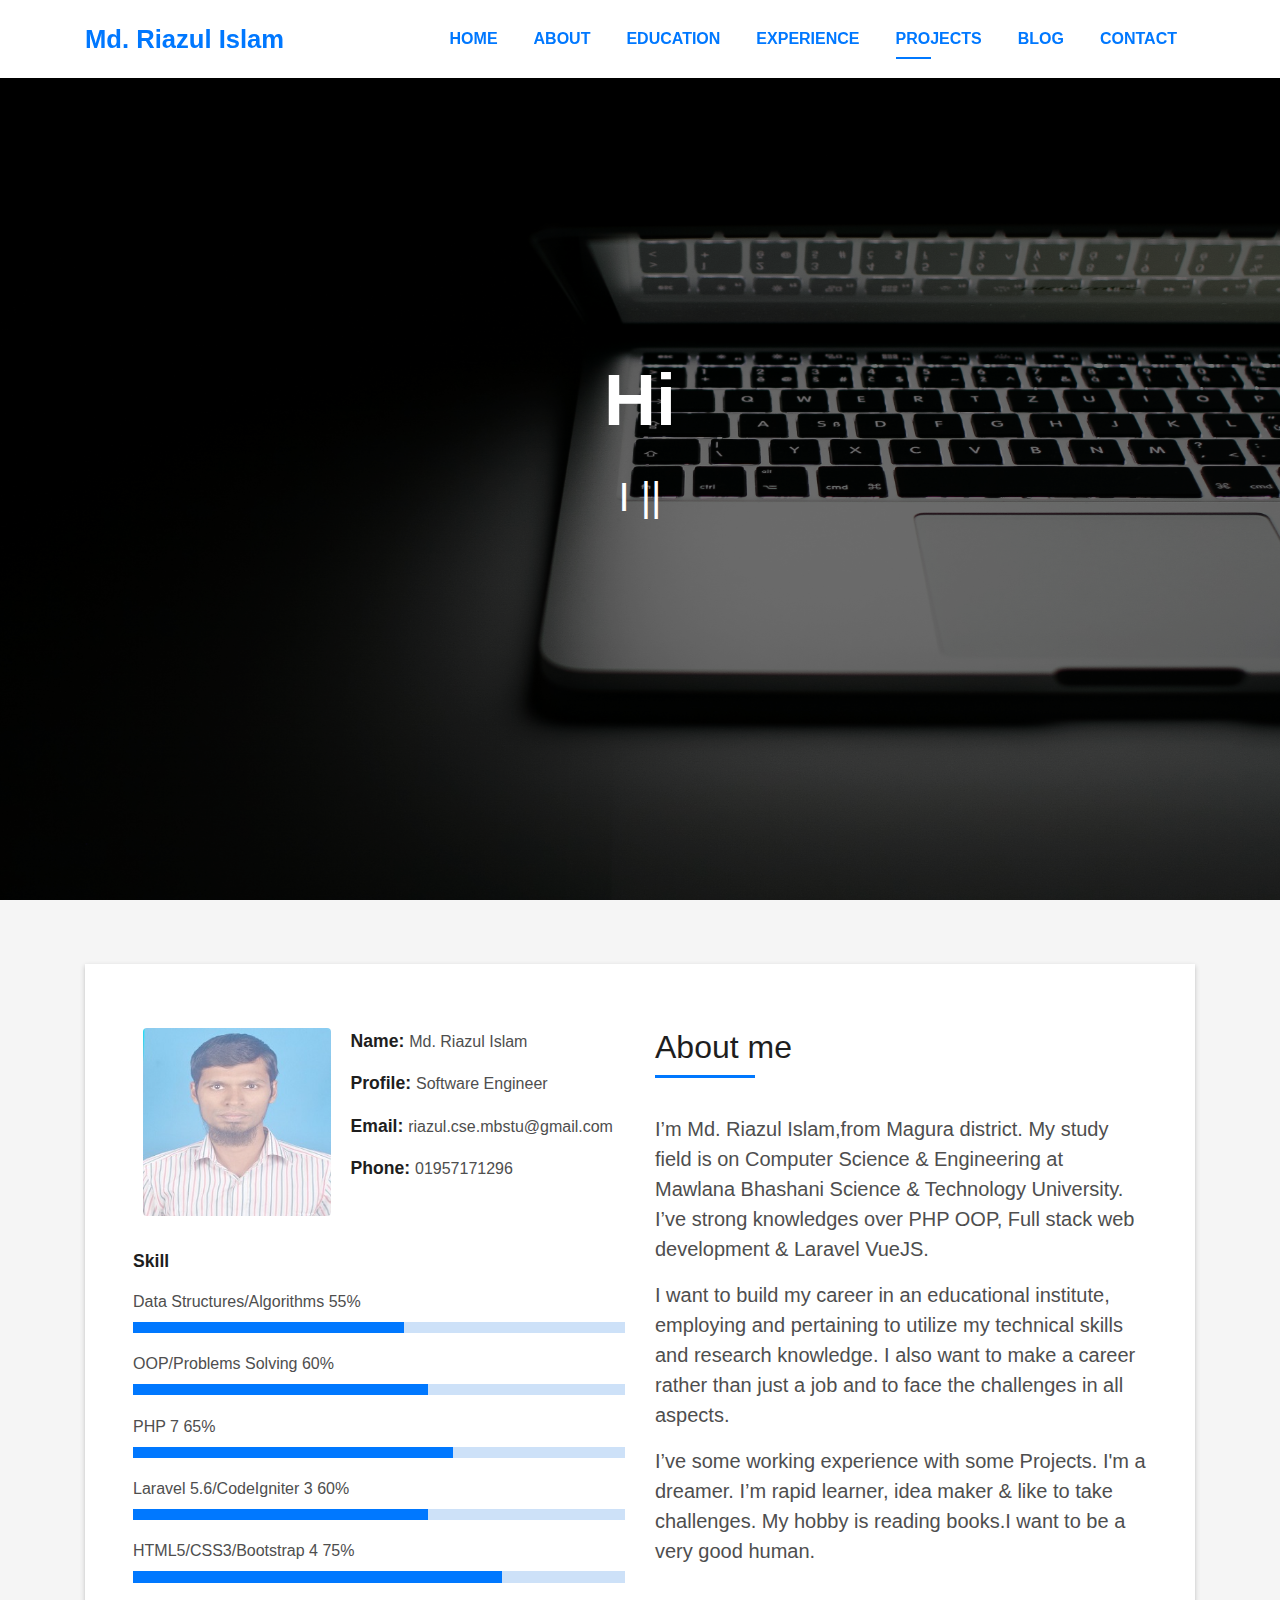
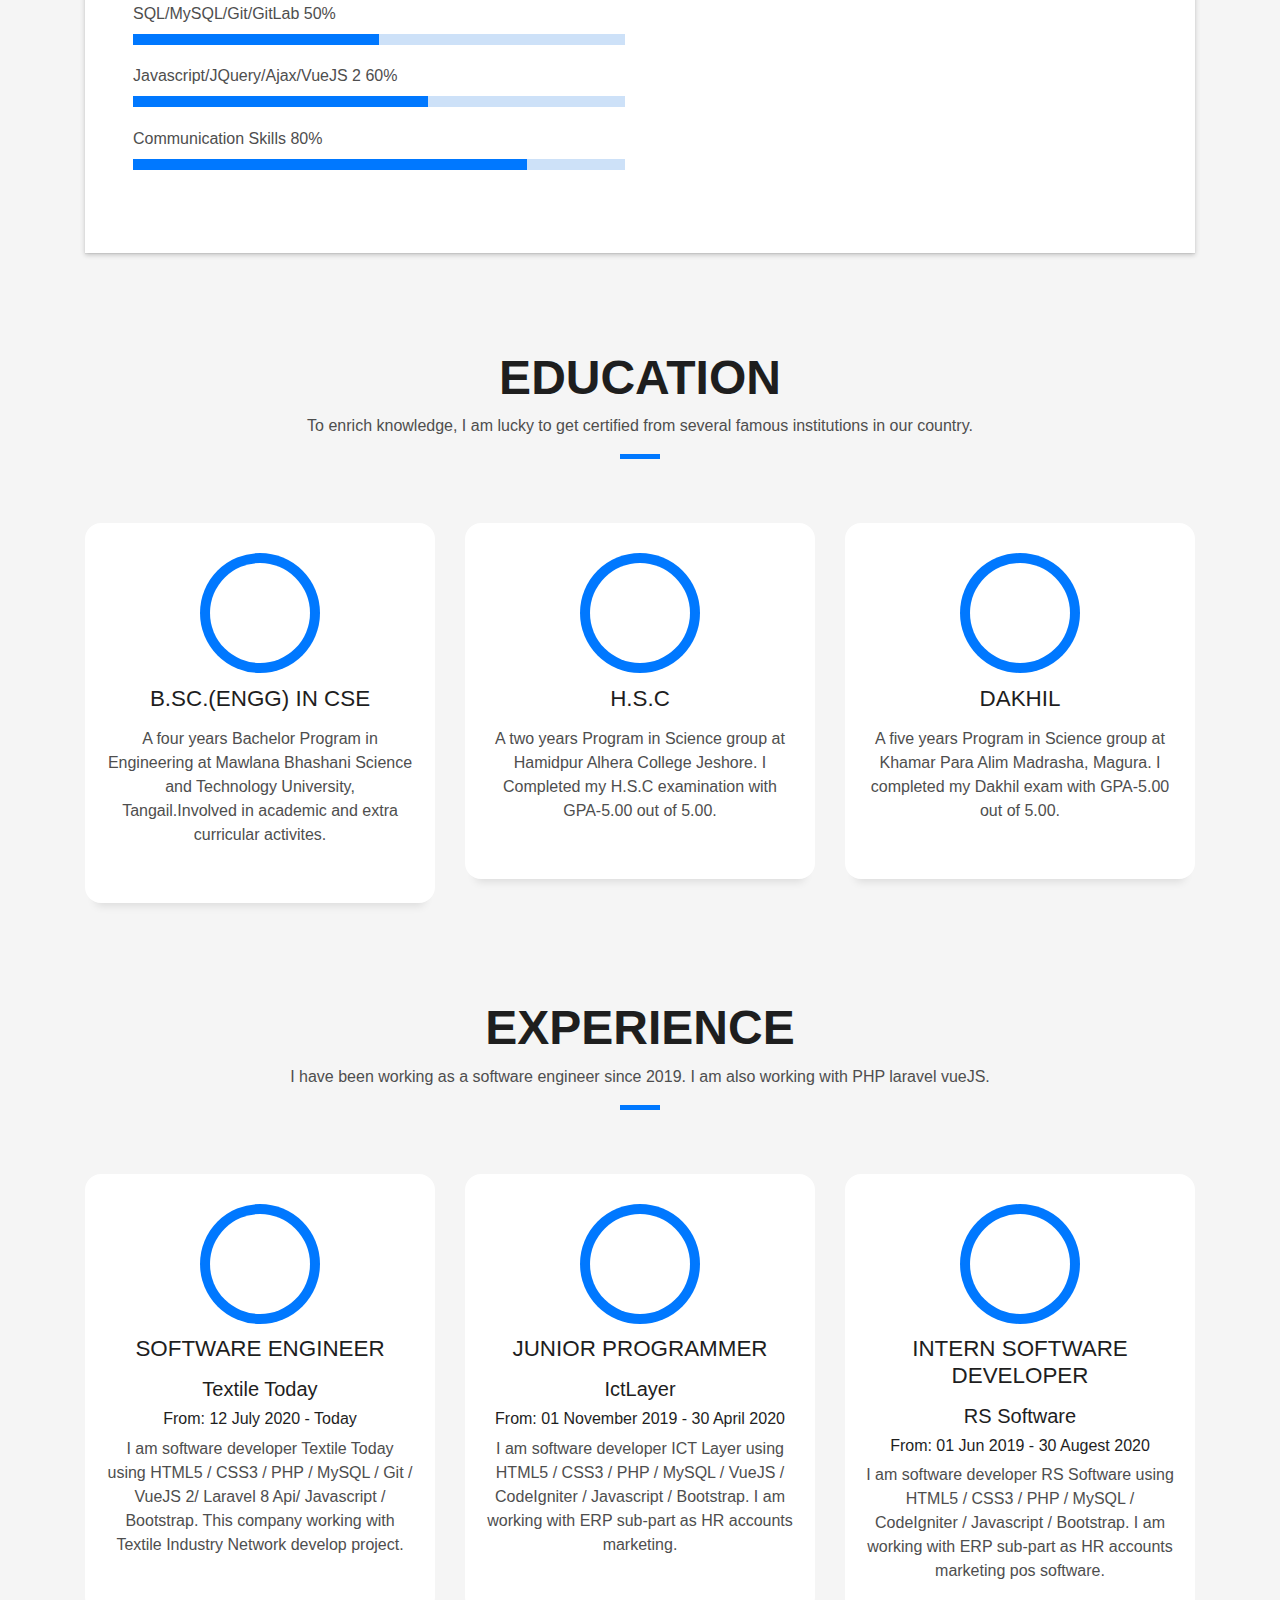
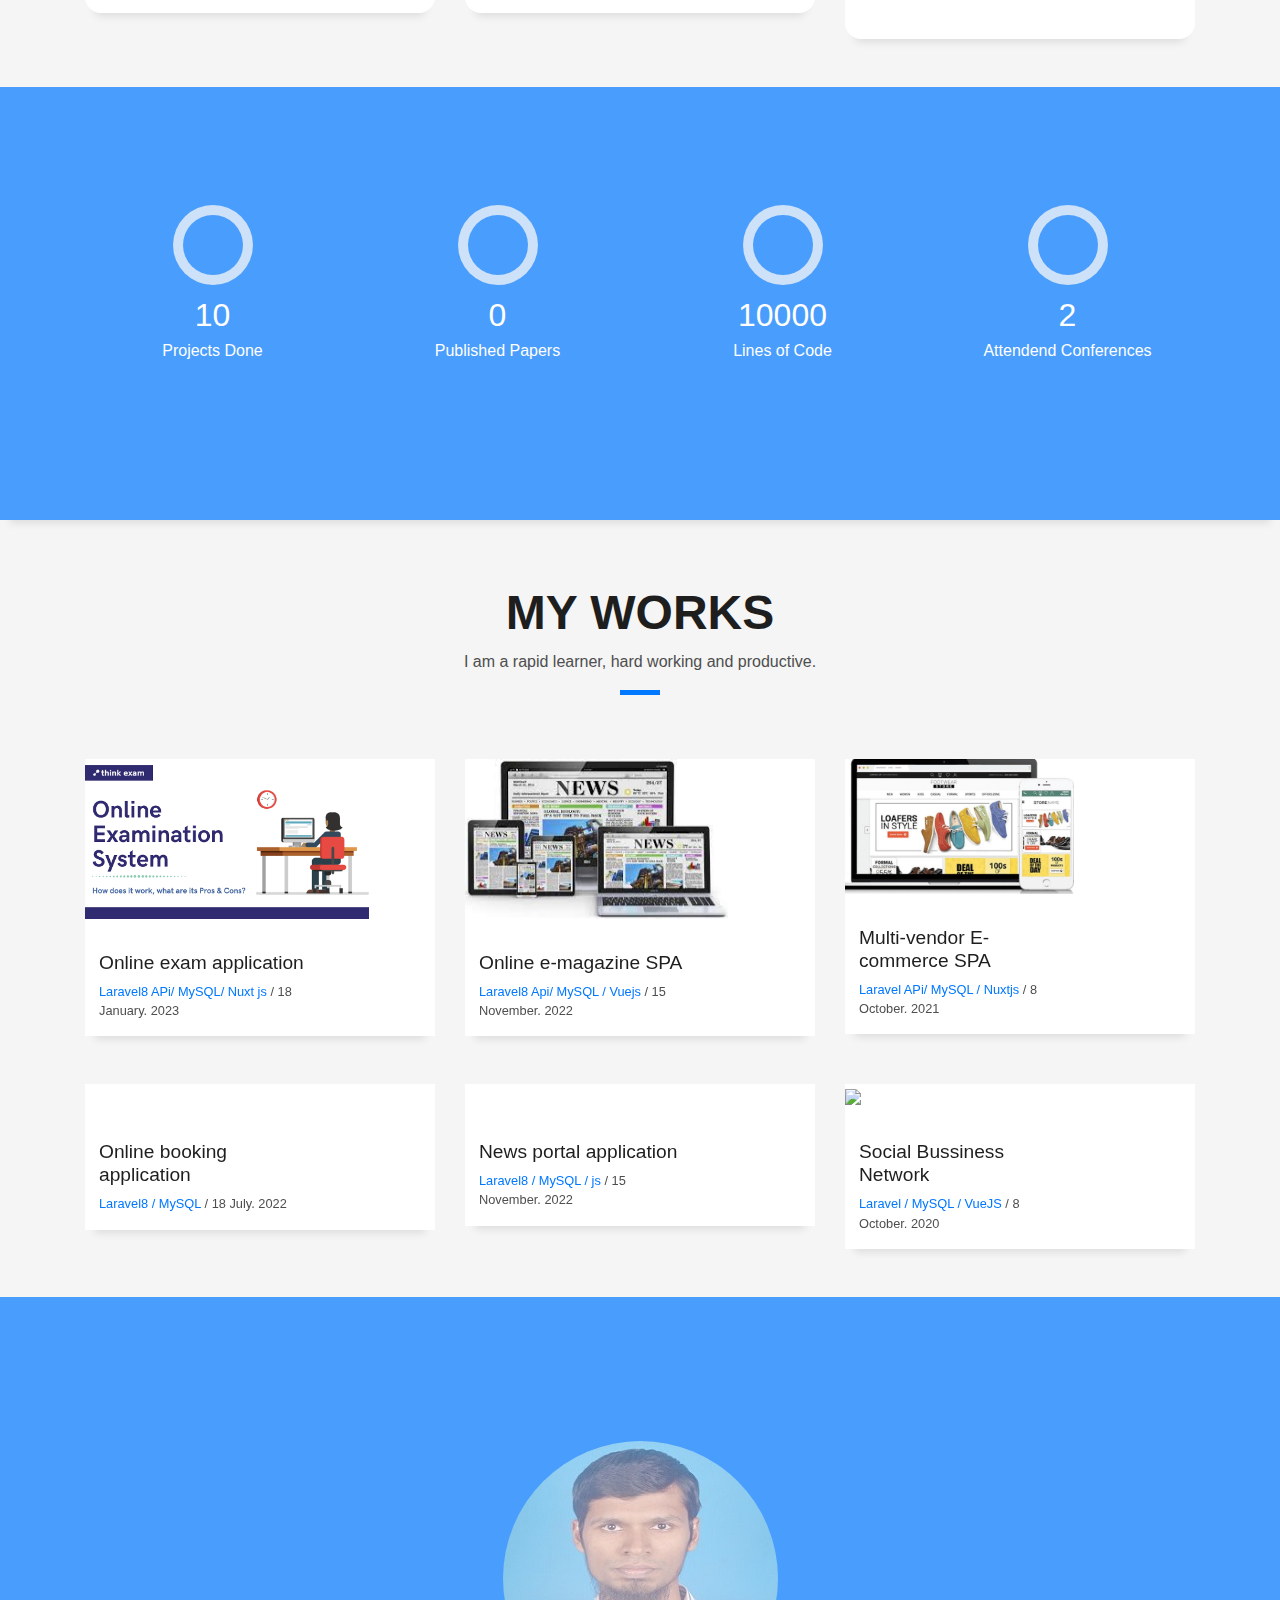
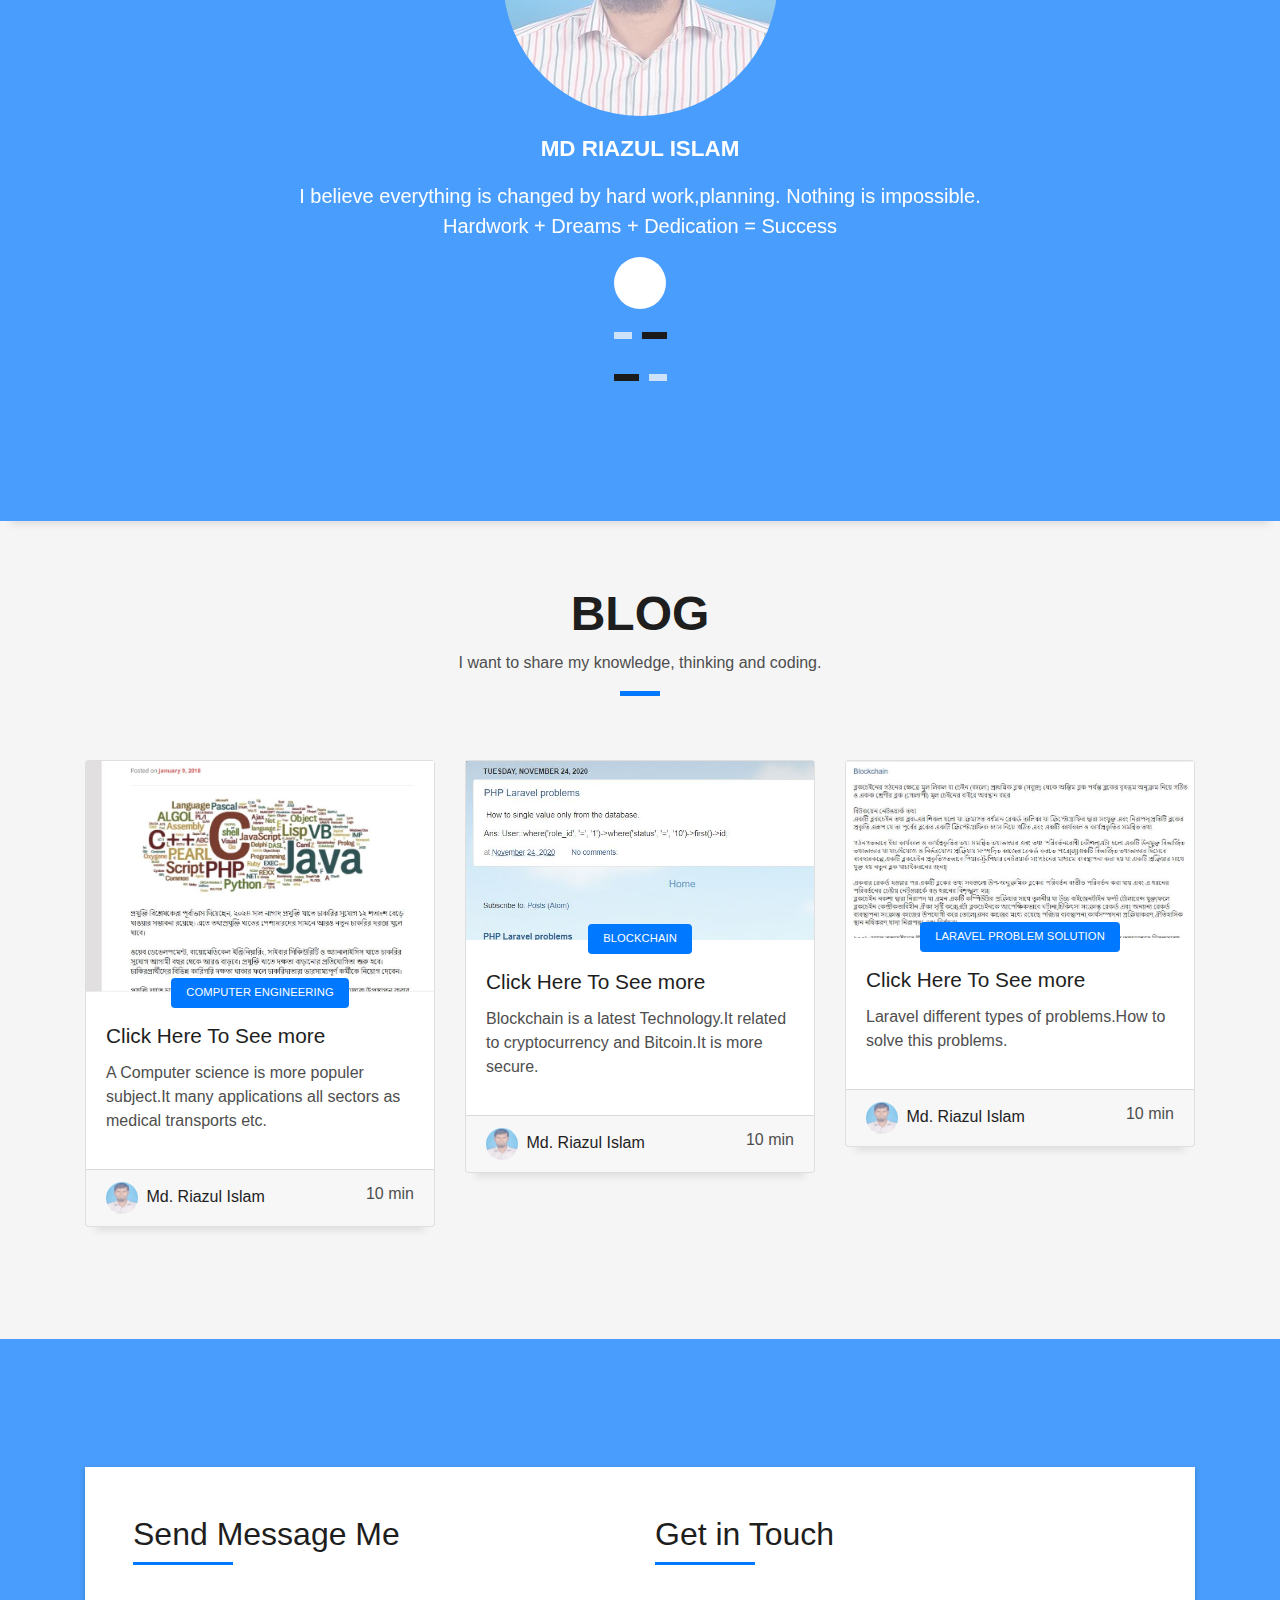
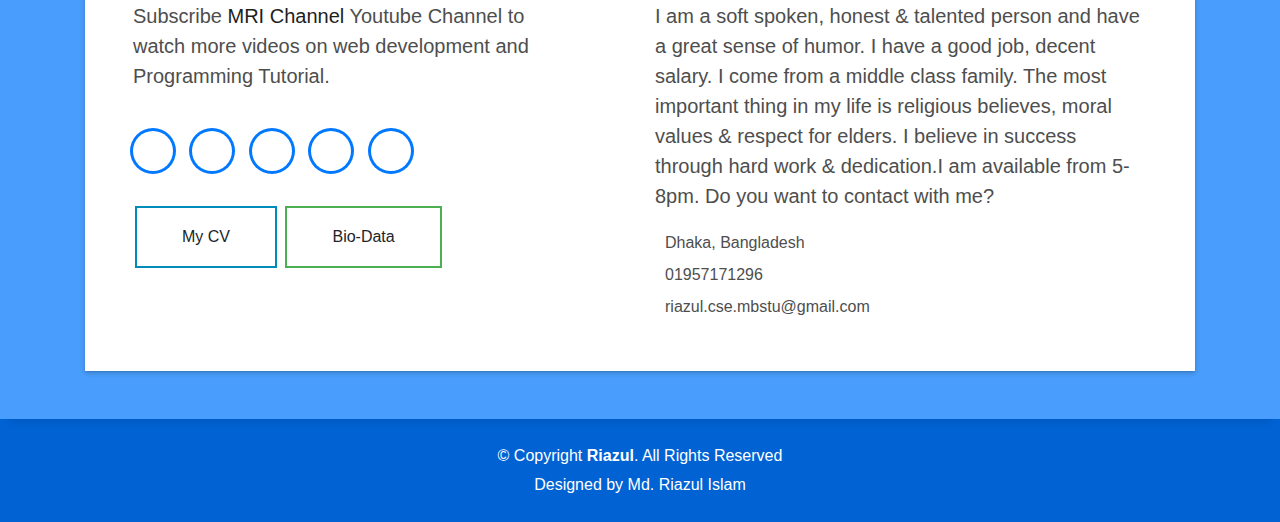
==== commit dace32e7: "Update cv link" ====
--- a/index.html
+++ b/index.html
@@ -402,90 +402,6 @@
         <div class="row">
           <div class="col-md-4">
             <div class="work-box">
-              <a href="https://booking-application-demo.000webhostapp.com/" data-gall="portfolioGallery"
-                class="venobox vbox-item">
-                <div class="work-img">
-                  <a href="https://booking-application-demo.000webhostapp.com/" target="_blank"><img
-                      src="./resource/Hotel-Website.png" alt="" class="img-fluid" style="height: 160px;"></a>
-                </div>
-              </a>
-              <div class="work-content">
-                <div class="row">
-                  <div class="col-sm-8">
-                    <h2 class="w-title"><a href="https://booking-application-demo.000webhostapp.com/"
-                        target="_blank">Online booking application</a></h2>
-                    <div class="w-more">
-                      <span class="w-ctegory">Laravel8 / MySQL</span> / <span class="w-date">18 July. 2022</span>
-                    </div>
-                  </div>
-                  <div class="col-sm-4">
-                    <div class="w-like">
-                      <a href="##"> <span class="ion-ios-plus-outline"></span></a>
-                    </div>
-                  </div>
-                </div>
-              </div>
-            </div>
-          </div>
-          <div class="col-md-4">
-            <div class="work-box">
-              <a href="./resource/News-Portal-Website.png" data-gall="portfolioGallery" class="venobox vbox-item">
-                <div class="work-img">
-                  <a href="https://news-web-portal.000webhostapp.com/" target="_blank"><img
-                      src="./resource/News-Portal-Website.png" alt="" class="img-fluid" style="height: 160px;"></a>
-                </div>
-              </a>
-              <div class="work-content">
-                <div class="row">
-                  <div class="col-sm-8">
-                    <h2 class="w-title"> <a href="https://news-web-portal.000webhostapp.com/" target="_blank">News
-                        portal application</a> </h2>
-                    <div class="w-more">
-                      <span class="w-ctegory">Laravel8 / MySQL / js</span> / <span class="w-date">15 November.
-                        2022</span>
-                    </div>
-                  </div>
-                  <div class="col-sm-4">
-                    <div class="w-like">
-                      <a href="##"> <span class="ion-ios-plus-outline"></span></a>
-                    </div>
-                  </div>
-                </div>
-              </div>
-            </div>
-          </div>
-          <div class="col-md-4">
-            <div class="work-box">
-              <a href="https://texmeta.net/" data-gall="portfolioGallery" class="venobox vbox-item">
-                <div class="work-img">
-                  <a href="https://texmeta.net/" target="_blank"><img src="./resource/Capture3.JPG"
-                      style="height: 135px;" class="img-fluid"></a>
-                </div>
-              </a>
-              <div class="work-content">
-                <div class="row">
-                  <div class="col-sm-8">
-                    <h2 class="w-title"><a href="https://texmeta.net/" target="_blank">Social Bussiness Network</a>
-                    </h2>
-                    <div class="w-more">
-                      <span class="w-ctegory">Laravel / MySQL / VueJS</span> / <span class="w-date">8 October.
-                        2020</span>
-                    </div>
-                  </div>
-                  <div class="col-sm-4">
-                    <div class="w-like">
-                      <a href="##"> <span class="ion-ios-plus-outline"></span></a>
-                    </div>
-                  </div>
-                </div>
-              </div>
-            </div>
-          </div>
-
-        </div>
-        <div class="row">
-          <div class="col-md-4">
-            <div class="work-box">
               <a href="https://textiletalenthunt.com/" data-gall="portfolioGallery" class="venobox vbox-item">
                 <div class="work-img">
                   <a href="https://textiletalenthunt.com/" target="_blank"><img src="./resource/online-exam.png" alt=""
@@ -568,6 +484,92 @@
           </div>
 
         </div>
+
+        <div class="row">
+          <div class="col-md-4">
+            <div class="work-box">
+              <a href="https://booking-application-demo.000webhostapp.com/" data-gall="portfolioGallery"
+                class="venobox vbox-item">
+                <div class="work-img">
+                  <a href="https://booking-application-demo.000webhostapp.com/" target="_blank"><img
+                      src="./resource/Hotel-Website.png" alt="" class="img-fluid" style="height: 160px;"></a>
+                </div>
+              </a>
+              <div class="work-content">
+                <div class="row">
+                  <div class="col-sm-8">
+                    <h2 class="w-title"><a href="https://booking-application-demo.000webhostapp.com/"
+                        target="_blank">Online booking application</a></h2>
+                    <div class="w-more">
+                      <span class="w-ctegory">Laravel8 / MySQL</span> / <span class="w-date">18 July. 2022</span>
+                    </div>
+                  </div>
+                  <div class="col-sm-4">
+                    <div class="w-like">
+                      <a href="##"> <span class="ion-ios-plus-outline"></span></a>
+                    </div>
+                  </div>
+                </div>
+              </div>
+            </div>
+          </div>
+          <div class="col-md-4">
+            <div class="work-box">
+              <a href="./resource/News-Portal-Website.png" data-gall="portfolioGallery" class="venobox vbox-item">
+                <div class="work-img">
+                  <a href="https://news-web-portal.000webhostapp.com/" target="_blank"><img
+                      src="./resource/News-Portal-Website.png" alt="" class="img-fluid" style="height: 160px;"></a>
+                </div>
+              </a>
+              <div class="work-content">
+                <div class="row">
+                  <div class="col-sm-8">
+                    <h2 class="w-title"> <a href="https://news-web-portal.000webhostapp.com/" target="_blank">News
+                        portal application</a> </h2>
+                    <div class="w-more">
+                      <span class="w-ctegory">Laravel8 / MySQL / js</span> / <span class="w-date">15 November.
+                        2022</span>
+                    </div>
+                  </div>
+                  <div class="col-sm-4">
+                    <div class="w-like">
+                      <a href="##"> <span class="ion-ios-plus-outline"></span></a>
+                    </div>
+                  </div>
+                </div>
+              </div>
+            </div>
+          </div>
+          <div class="col-md-4">
+            <div class="work-box">
+              <a href="https://texmeta.net/" data-gall="portfolioGallery" class="venobox vbox-item">
+                <div class="work-img">
+                  <a href="https://texmeta.net/" target="_blank"><img src="./resource/social-website.png"
+                      style="height: 135px;" class="img-fluid"></a>
+                </div>
+              </a>
+              <div class="work-content">
+                <div class="row">
+                  <div class="col-sm-8">
+                    <h2 class="w-title"><a href="https://texmeta.net/" target="_blank">Social Bussiness Network</a>
+                    </h2>
+                    <div class="w-more">
+                      <span class="w-ctegory">Laravel / MySQL / VueJS</span> / <span class="w-date">8 October.
+                        2020</span>
+                    </div>
+                  </div>
+                  <div class="col-sm-4">
+                    <div class="w-like">
+                      <a href="##"> <span class="ion-ios-plus-outline"></span></a>
+                    </div>
+                  </div>
+                </div>
+              </div>
+            </div>
+          </div>
+
+        </div>
+
       </div>
     </section><!-- End Portfolio Section -->
 
@@ -779,12 +781,12 @@
                           </ul>
                         </div>
                         <div class=" button3 button4">
-                          <a href="https://drive.google.com/file/d/1mDrHEo5WCzf0f2Womri_uUSCfaN_Bg84/view?usp=sharing"
-                            class="btn primary shine" target="_blank"><i class="fa fa-download"></i>My CV</a>
+                          <a href="https://drive.google.com/file/d/1Q6jyMLR0eM6fsH395jwbxSZiWJkRlBQ2/view?usp=sharing"
+                            class="btn primary shine" target="_blank"><i class="fa fa-download"> </i>My CV</a>
                         </div>
                         <div class=" button3 button5">
-                          <a href="https://drive.google.com/file/d/1mDrHEo5WCzf0f2Womri_uUSCfaN_Bg84/view?usp=sharing"
-                            class="btn primary shine" target="_blank"><i class="fa fa-briefcase"></i>Bio-Data</a>
+                          <a href="https://drive.google.com/file/d/1Q6jyMLR0eM6fsH395jwbxSZiWJkRlBQ2/view?usp=sharing"
+                            class="btn primary shine" target="_blank"><i class="fa fa-briefcase"> </i>Bio-Data</a>
                         </div>
 
                       </div>
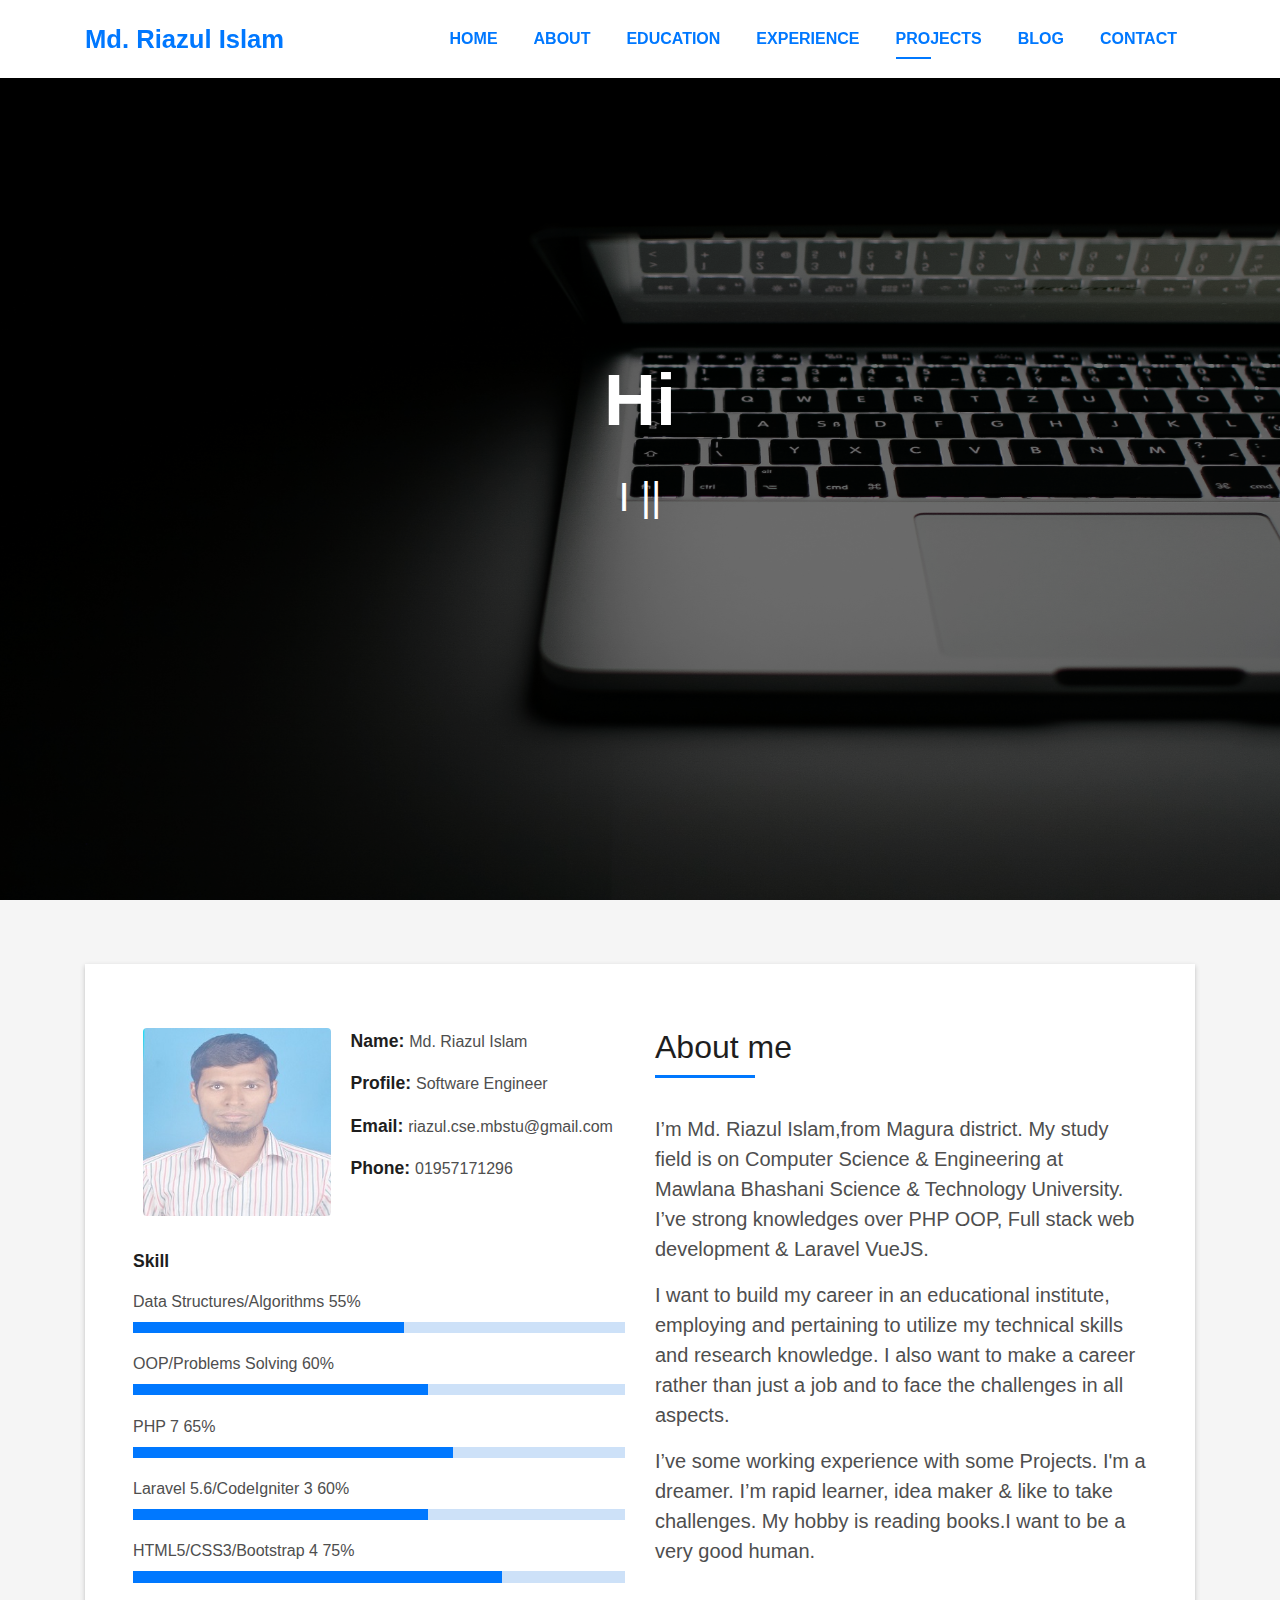
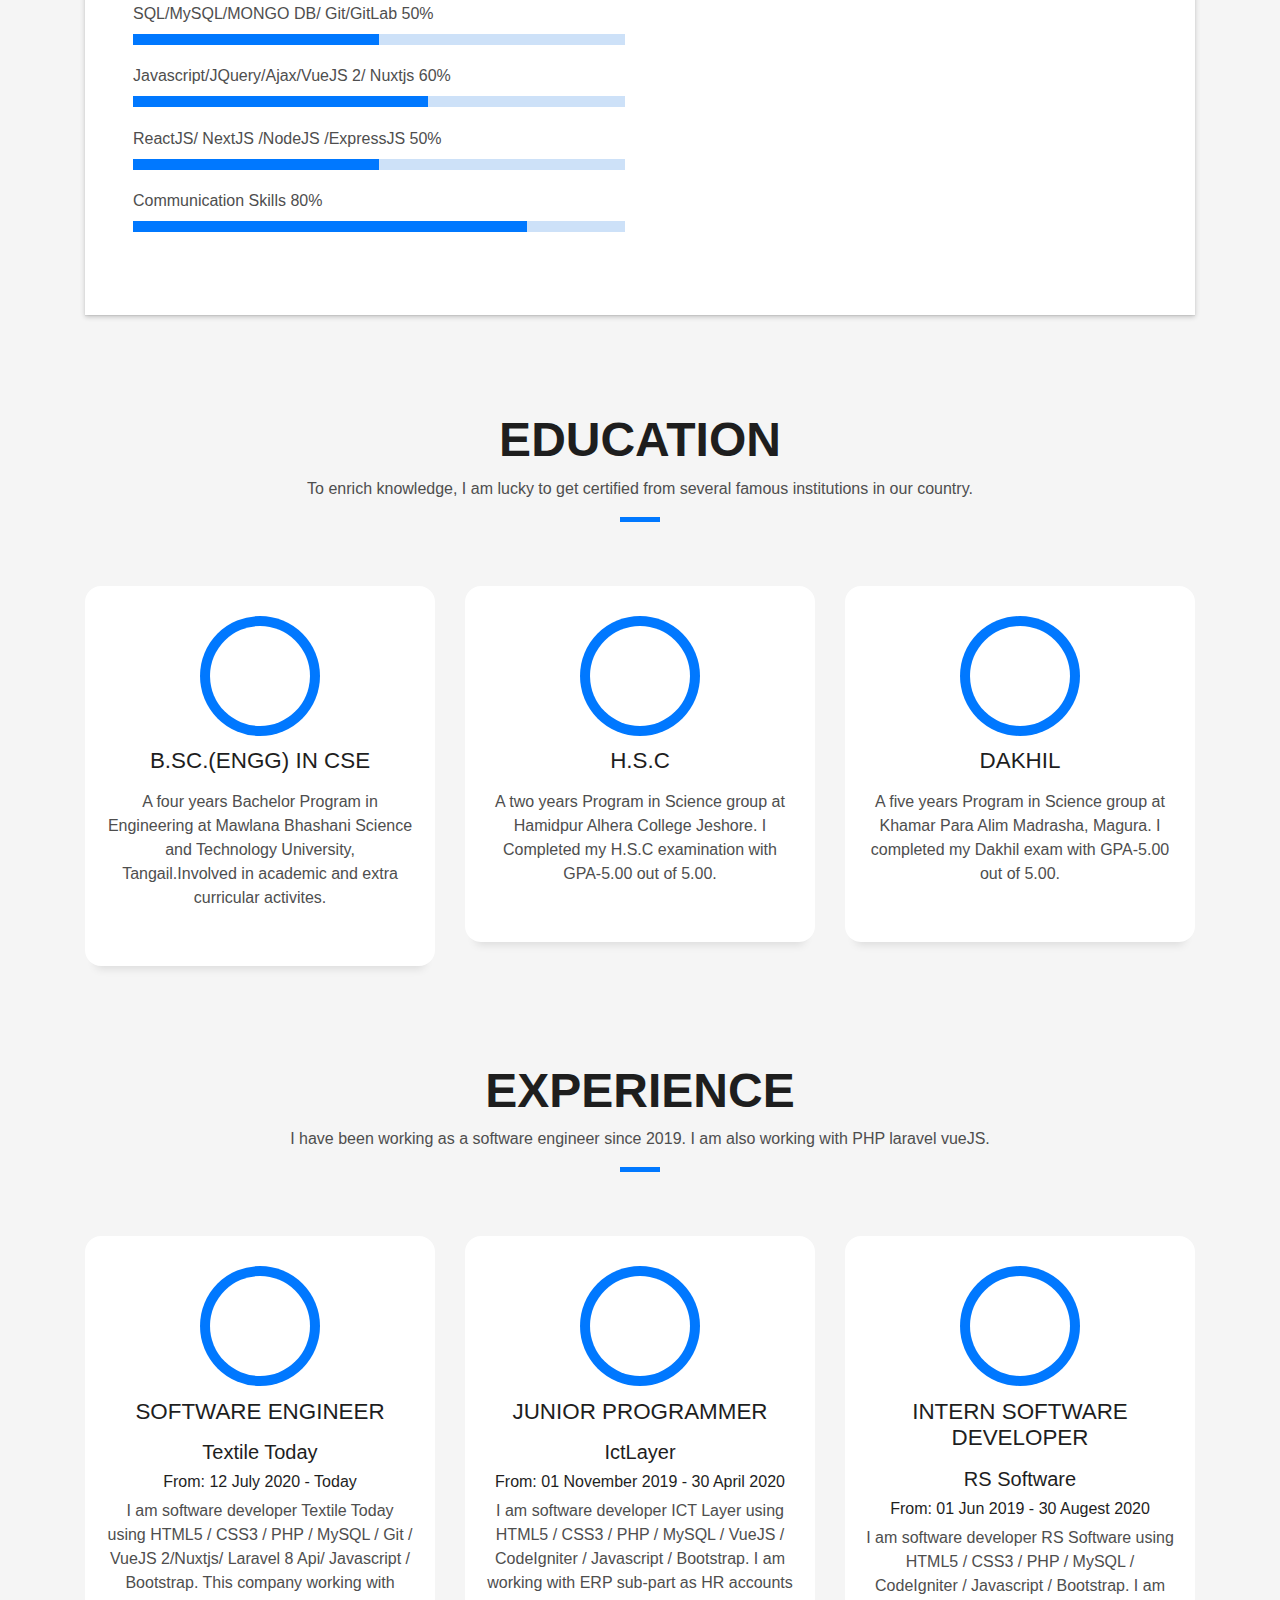
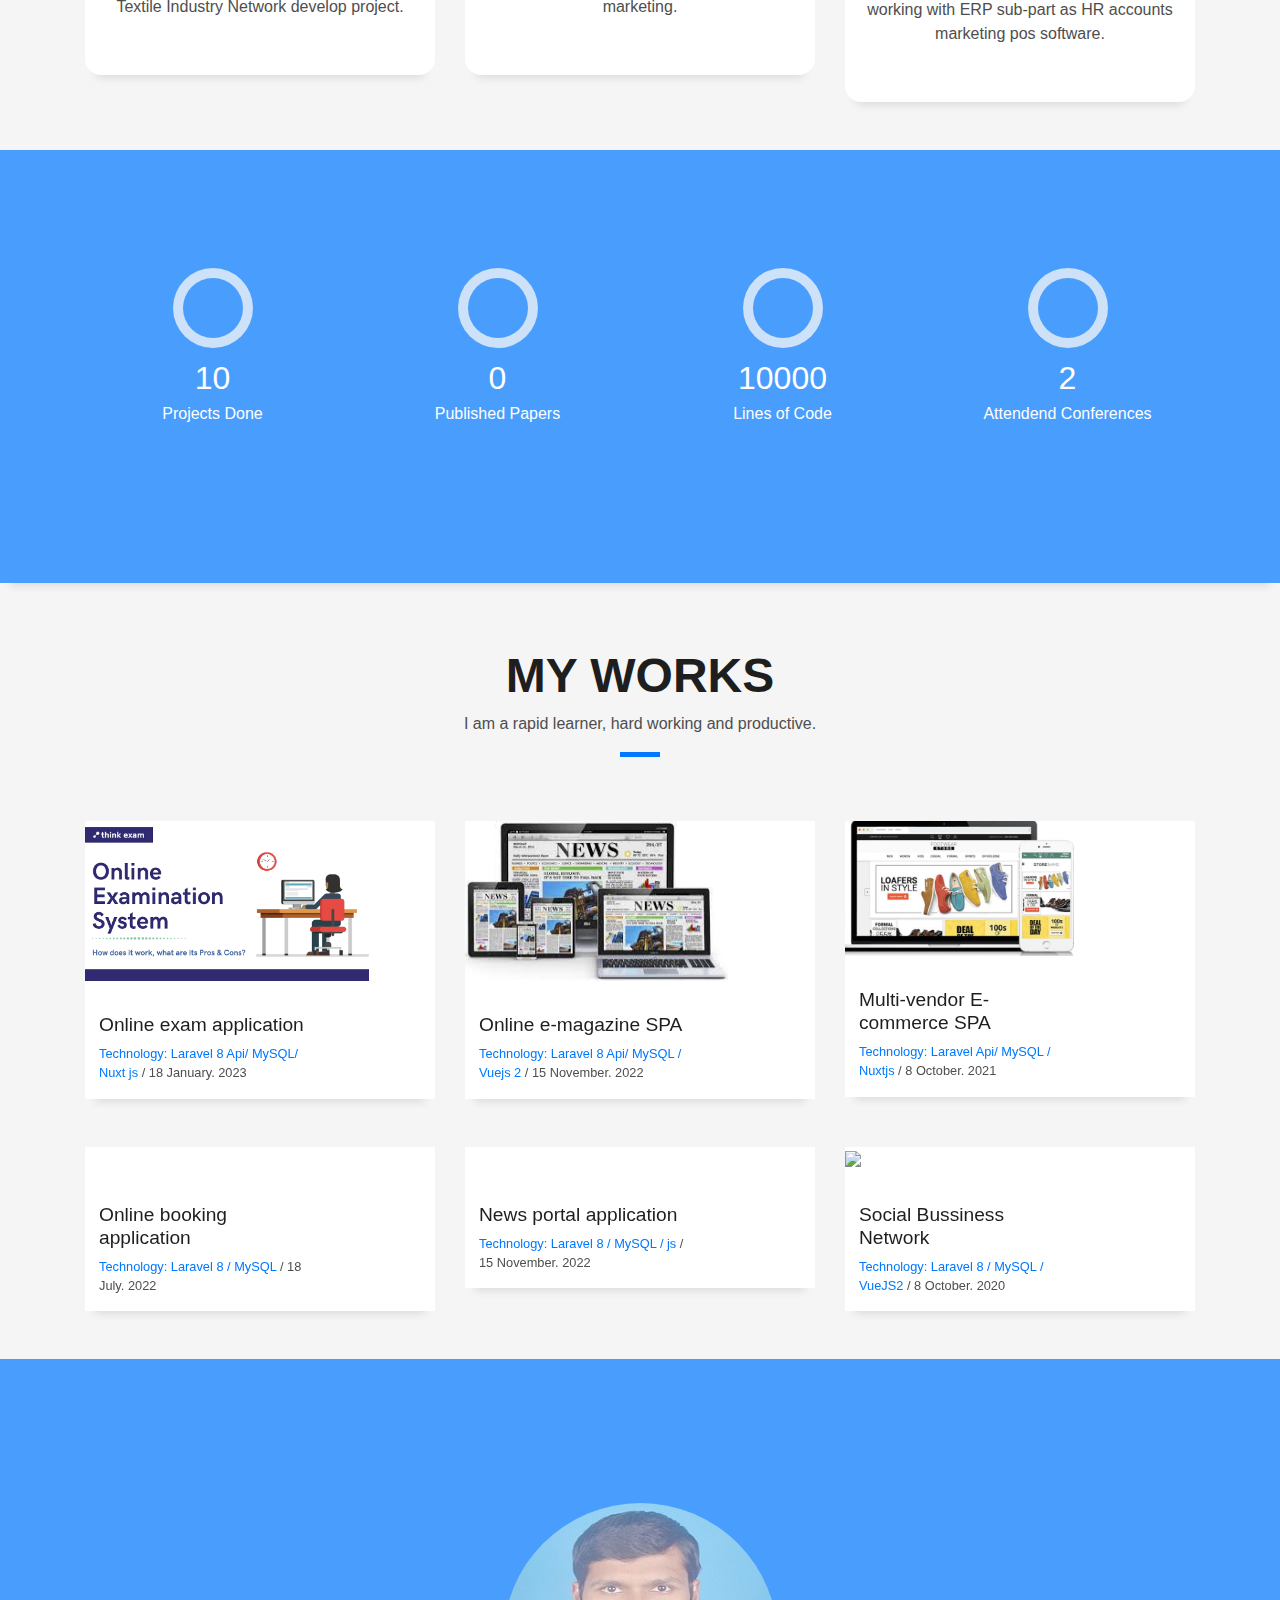
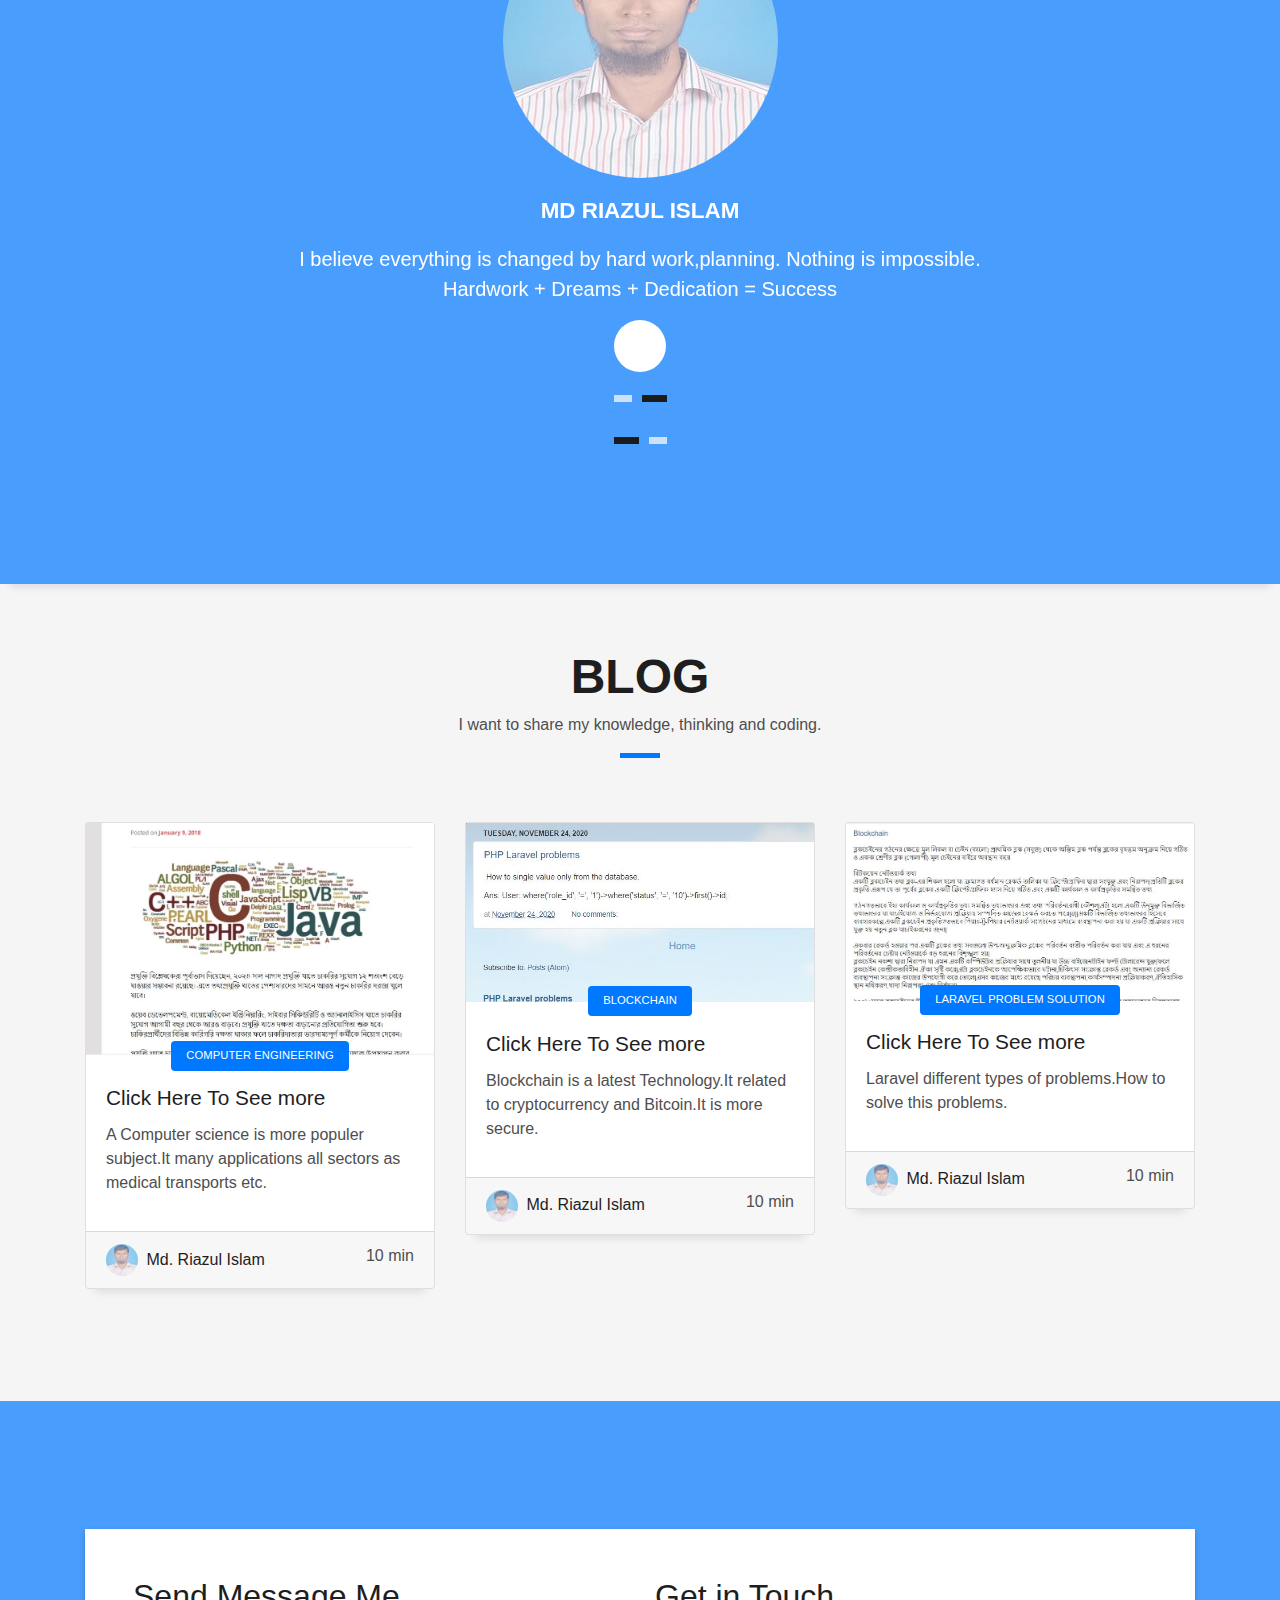
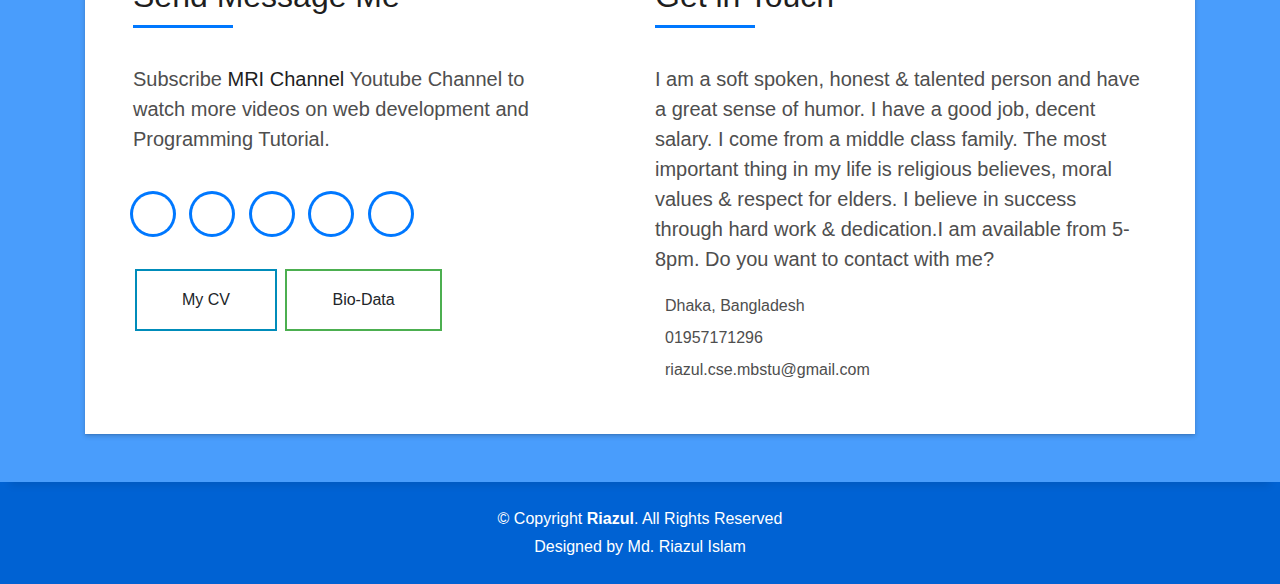
==== commit a055e764: "update" ====
--- a/index.html
+++ b/index.html
@@ -137,16 +137,23 @@
                       <div class="progress-bar" role="progressbar" style="width: 75%;" aria-valuenow="75"
                         aria-valuemin="0" aria-valuemax="100"></div>
                     </div>
-                    <span>SQL/MySQL/Git/GitLab</span> <span class="pull-right">50%</span>
+                    <span>SQL/MySQL/MONGO DB/ Git/GitLab</span> <span class="pull-right">50%</span>
                     <div class="progress">
                       <div class="progress-bar" role="progressbar" style="width: 50%" aria-valuenow="50"
                         aria-valuemin="0" aria-valuemax="100"></div>
                     </div>
-                    <span>Javascript/JQuery/Ajax/VueJS 2</span> <span class="pull-right">60%</span>
+                    <span>Javascript/JQuery/Ajax/VueJS 2/ Nuxtjs</span> <span class="pull-right">60%</span>
                     <div class="progress">
                       <div class="progress-bar" role="progressbar" style="width: 60%" aria-valuenow="60"
                         aria-valuemin="0" aria-valuemax="100"></div>
                     </div>
+
+                    <span>ReactJS/ NextJS /NodeJS /ExpressJS</span> <span class="pull-right">50%</span>
+                    <div class="progress">
+                      <div class="progress-bar" role="progressbar" style="width: 50%" aria-valuenow="50"
+                        aria-valuemin="0" aria-valuemax="100"></div>
+                    </div>
+
                     <span>Communication Skills</span> <span class="pull-right">80%</span>
                     <div class="progress">
                       <div class="progress-bar" role="progressbar" style="width: 80%" aria-valuenow="80"
@@ -285,7 +292,7 @@
                 </a>
                 <h6 class="text-center">From: 12 July 2020 - Today</h6>
                 <p class="s-description text-center">
-                  I am software developer Textile Today using HTML5 / CSS3 / PHP / MySQL / Git / VueJS 2/ Laravel 8 Api/
+                  I am software developer Textile Today using HTML5 / CSS3 / PHP / MySQL / Git / VueJS 2/Nuxtjs/ Laravel 8 Api/
                   Javascript / Bootstrap.
                   This company working with Textile Industry Network develop project.
                 </p>
@@ -414,7 +421,7 @@
                     <h2 class="w-title"><a href="https://textiletalenthunt.com/" target="_blank">Online exam
                         application</a></h2>
                     <div class="w-more">
-                      <span class="w-ctegory">Laravel8 APi/ MySQL/ Nuxt js</span> / <span class="w-date">18 January.
+                      <span class="w-ctegory">Technology: Laravel 8 Api/ MySQL/ Nuxt js</span> / <span class="w-date">18 January.
                         2023</span>
                     </div>
                   </div>
@@ -441,7 +448,7 @@
                     <h2 class="w-title"> <a href="https://textiletoday.com.bd/" target="_blank">Online e-magazine
                         SPA</a> </h2>
                     <div class="w-more">
-                      <span class="w-ctegory">Laravel8 Api/ MySQL / Vuejs</span> / <span class="w-date">15 November.
+                      <span class="w-ctegory">Technology: Laravel 8 Api/ MySQL / Vuejs 2</span> / <span class="w-date">15 November.
                         2022</span>
                     </div>
                   </div>
@@ -469,7 +476,7 @@
                         SPA</a>
                     </h2>
                     <div class="w-more">
-                      <span class="w-ctegory">Laravel APi/ MySQL / Nuxtjs</span> / <span class="w-date">8 October.
+                      <span class="w-ctegory">Technology: Laravel Api/ MySQL / Nuxtjs</span> / <span class="w-date">8 October.
                         2021</span>
                     </div>
                   </div>
@@ -501,7 +508,7 @@
                     <h2 class="w-title"><a href="https://booking-application-demo.000webhostapp.com/"
                         target="_blank">Online booking application</a></h2>
                     <div class="w-more">
-                      <span class="w-ctegory">Laravel8 / MySQL</span> / <span class="w-date">18 July. 2022</span>
+                      <span class="w-ctegory">Technology: Laravel 8 / MySQL</span> / <span class="w-date">18 July. 2022</span>
                     </div>
                   </div>
                   <div class="col-sm-4">
@@ -527,7 +534,7 @@
                     <h2 class="w-title"> <a href="https://news-web-portal.000webhostapp.com/" target="_blank">News
                         portal application</a> </h2>
                     <div class="w-more">
-                      <span class="w-ctegory">Laravel8 / MySQL / js</span> / <span class="w-date">15 November.
+                      <span class="w-ctegory">Technology: Laravel 8 / MySQL / js</span> / <span class="w-date">15 November.
                         2022</span>
                     </div>
                   </div>
@@ -554,7 +561,7 @@
                     <h2 class="w-title"><a href="https://texmeta.net/" target="_blank">Social Bussiness Network</a>
                     </h2>
                     <div class="w-more">
-                      <span class="w-ctegory">Laravel / MySQL / VueJS</span> / <span class="w-date">8 October.
+                      <span class="w-ctegory">Technology: Laravel 8 / MySQL / VueJS2</span> / <span class="w-date">8 October.
                         2020</span>
                     </div>
                   </div>
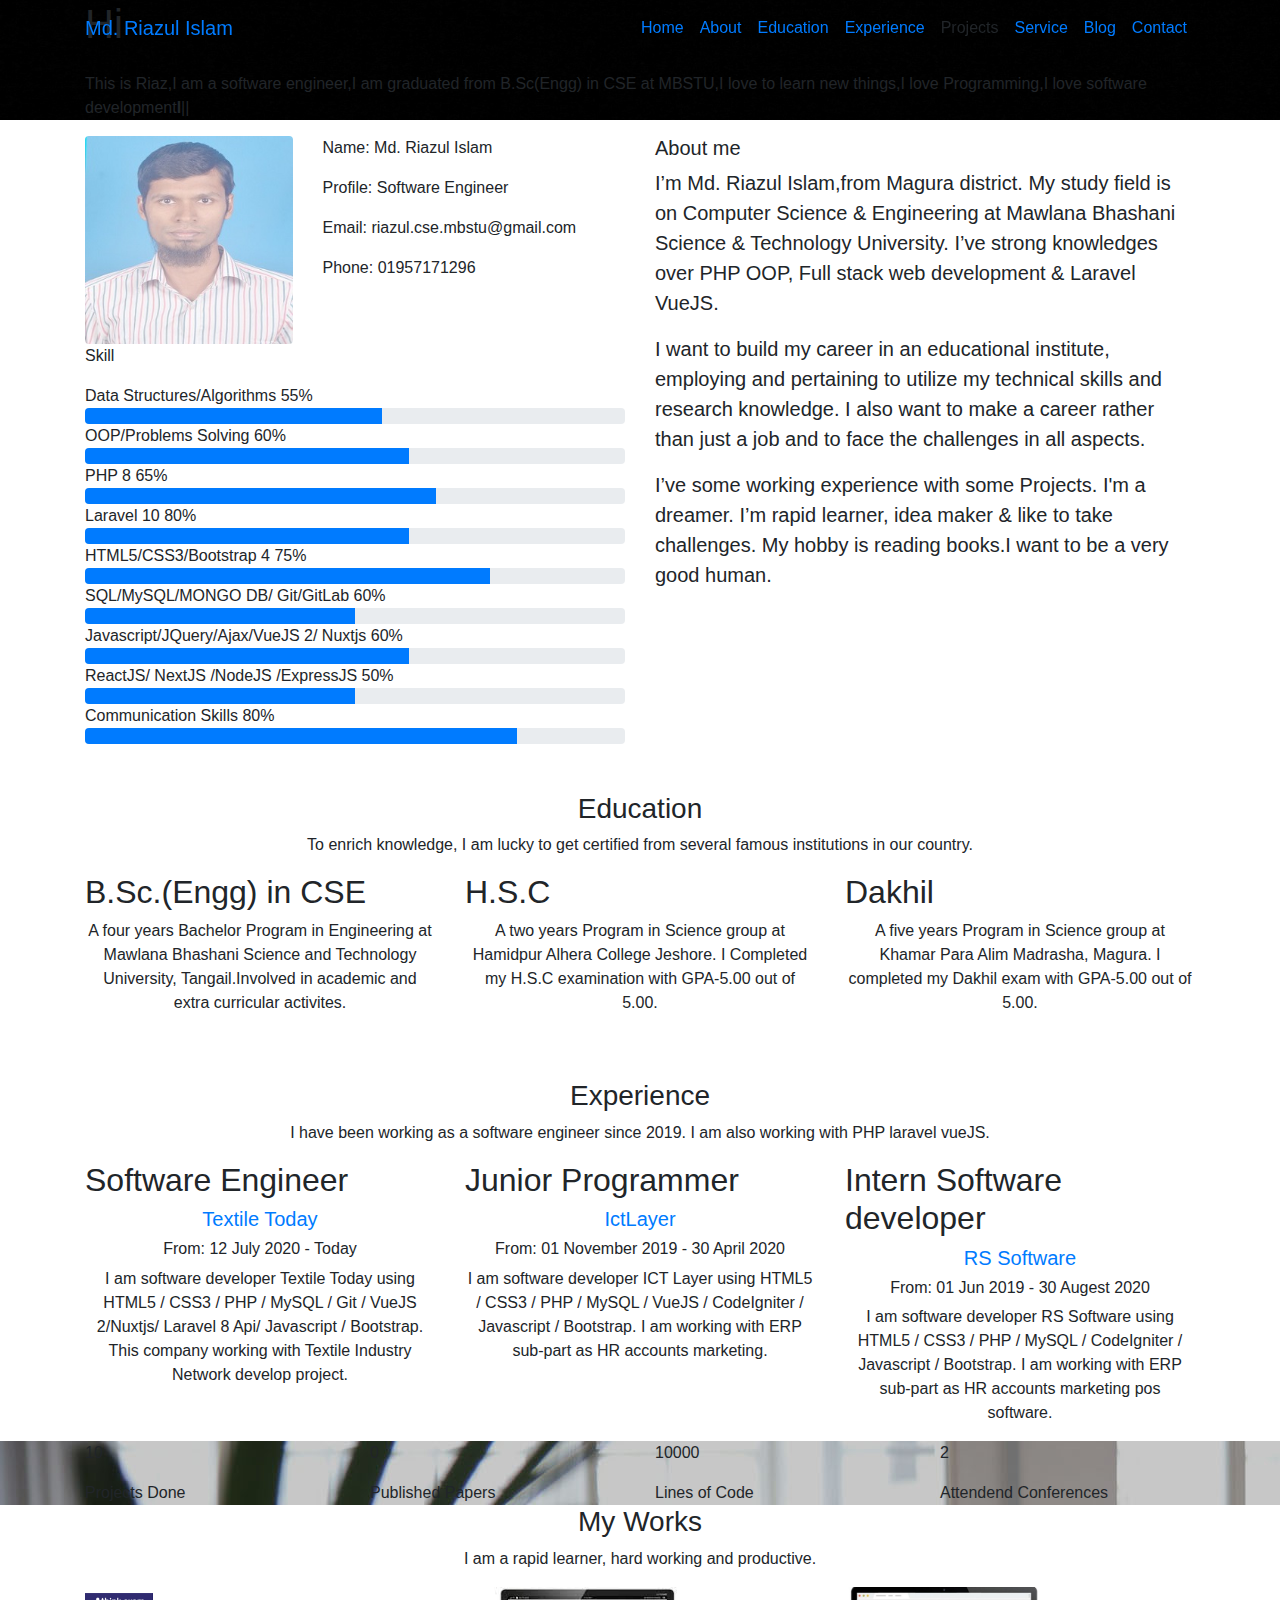
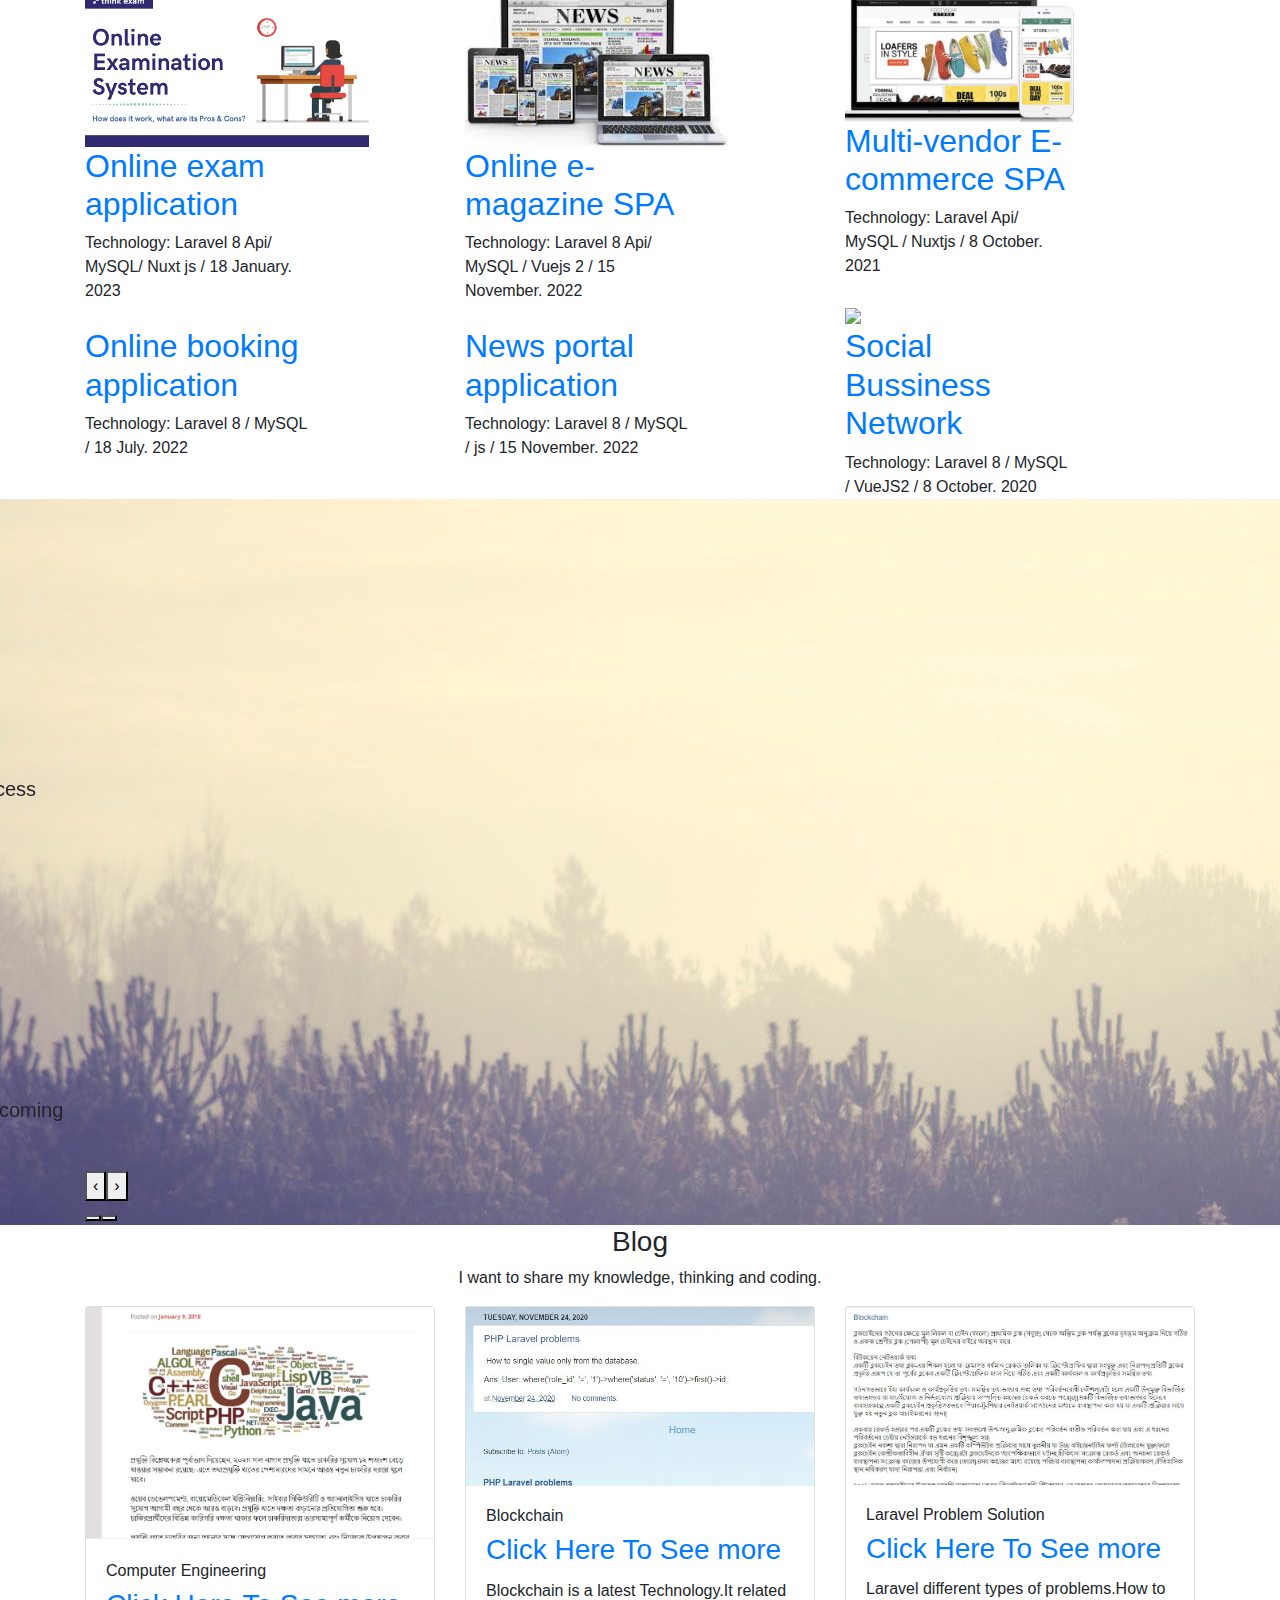
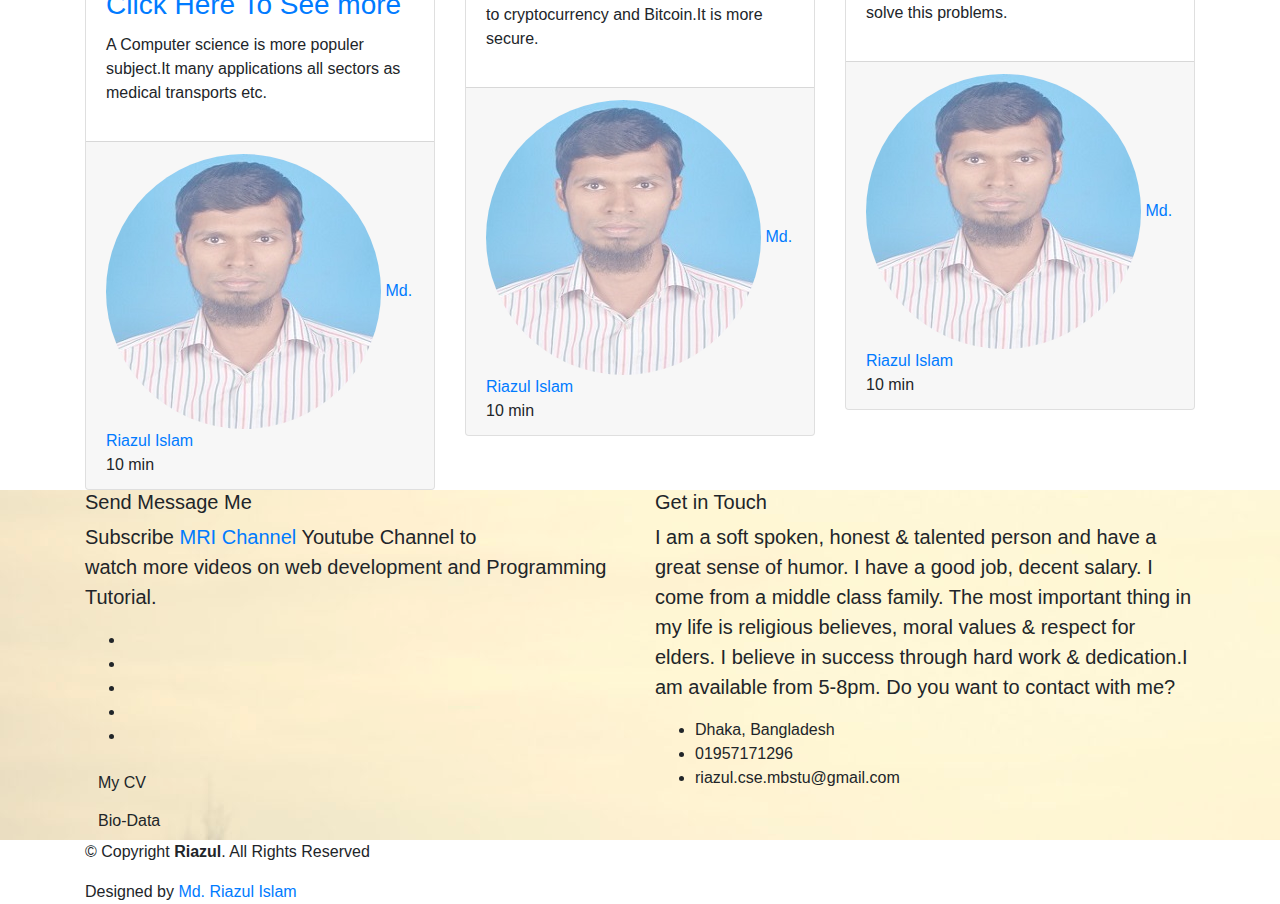
==== commit 7cb70983: "Updated" ====
--- a/index.html
+++ b/index.html
@@ -19,7 +19,7 @@
   <link href="./resource/bootstrap.min.css" rel="stylesheet">
   <link href="https://farukhosen35.github.io/assets/vendor/font-awesome/css/font-awesome.min.css" rel="stylesheet">
   <link href="https://farukhosen35.github.io/assets/vendor/ionicons/css/ionicons.min.css" rel="stylesheet">
-  <link href="./resource/owl.carousel.min.css" rel="stylesheet">
+  <!-- <link href="./resource/owl.carousel.min.css" rel="stylesheet"> -->
   <link href="./resource/venobox.css" rel="stylesheet">
 
   <!-- Template Main CSS File -->
@@ -54,7 +54,10 @@
             <a class="nav-link js-scroll" href="#experience">Experience</a>
           </li>
           <li class="nav-item">
-            <a class="nav-link js-scroll active" href="#work">Projects</a>
+            <a class="nav-link js-scroll  href="#work">Projects</a>
+          </li>
+          <li class="nav-item">
+            <a class="nav-link js-scroll" href="services.html">Service</a>
           </li>
           <li class="nav-item">
             <a class="nav-link js-scroll" href="#blog">Blog</a>
@@ -122,12 +125,12 @@
                       <div class="progress-bar" role="progressbar" style="width: 60%;" aria-valuenow="60"
                         aria-valuemin="0" aria-valuemax="100"></div>
                     </div>
-                    <span>PHP 7</span> <span class="pull-right">65%</span>
+                    <span>PHP 8</span> <span class="pull-right">65%</span>
                     <div class="progress">
                       <div class="progress-bar" role="progressbar" style="width: 65%" aria-valuenow="65"
                         aria-valuemin="0" aria-valuemax="100"></div>
                     </div>
-                    <span>Laravel 5.6/CodeIgniter 3</span> <span class="pull-right">60%</span>
+                    <span>Laravel 10</span> <span class="pull-right">80%</span>
                     <div class="progress">
                       <div class="progress-bar" role="progressbar" style="width: 60%" aria-valuenow="60"
                         aria-valuemin="0" aria-valuemax="100"></div>
@@ -137,7 +140,7 @@
                       <div class="progress-bar" role="progressbar" style="width: 75%;" aria-valuenow="75"
                         aria-valuemin="0" aria-valuemax="100"></div>
                     </div>
-                    <span>SQL/MySQL/MONGO DB/ Git/GitLab</span> <span class="pull-right">50%</span>
+                    <span>SQL/MySQL/MONGO DB/ Git/GitLab</span> <span class="pull-right">60%</span>
                     <div class="progress">
                       <div class="progress-bar" role="progressbar" style="width: 50%" aria-valuenow="50"
                         aria-valuemin="0" aria-valuemax="100"></div>
@@ -863,7 +866,7 @@
   <script src="./resource/validate.js.download"></script>
   <script src="./resource/jquery.waypoints.min.js.download"></script>
   <script src="./resource/jquery.counterup.min.js.download"></script>
-  <script src="./resource/owl.carousel.min.js.download"></script>
+  <!-- <script src="./resource/owl.carousel.min.js.download"></script> -->
   <script src="./resource/typed.min.js.download"></script>
   <script src="./resource/venobox.min.js.download"></script>
 
--- a/resource/style.css
+++ b/resource/style.css
@@ -1,1417 +1,623 @@
-/**
-* Template Name: DevFolio - v2.3.0
-* Template URL: https://bootstrapmade.com/devfolio-bootstrap-portfolio-html-template/
-* Author: BootstrapMade.com
-* License: https://bootstrapmade.com/license/
-*/
-
-/*--------------------------------------------------------------
-# General
---------------------------------------------------------------*/
-body {
-  background-color: #f5f5f5;
-  color: #4e4e4e;
-}
-
-h1,
-h2,
-h3,
-h4,
-h5,
-h6 {
-  color: #1e1e1e;
-}
-
-a {
-  color: #1e1e1e;
-  transition: all 0.5s ease-in-out;
-}
-
-a:hover {
-  color: #0078ff;
-  text-decoration: none;
-  transition: all 0.5s ease-in-out;
-}
-
-.p-r {
-  position: relative;
-}
-
-.color-a {
-  color: #0078ff;
-}
-
-.color-d {
-  color: #f5f5f5;
-}
-
-.color-text-a {
-  color: #4e4e4e;
-}
-
-.box-shadow, .paralax-mf, .service-box, .work-box, .card-blog {
-  box-shadow: 0 13px 8px -10px rgba(0, 0, 0, 0.1);
-}
-
-.box-shadow-a, .button:hover {
-  box-shadow: 0 0 0 4px #cde1f8;
-}
-
-.display-5 {
-  font-size: 2.5rem;
-  font-weight: 300;
-  line-height: 1.1;
-}
-
-.display-6 {
-  font-size: 2rem;
-  font-weight: 300;
-  line-height: 1.1;
-}
-
-.avatar {
-  width: 32px;
-  height: 32px;
-  margin-right: 4px;
-  overflow: hidden;
-}
-
-.bg-image {
-  background-repeat: no-repeat;
-  background-attachment: fixed;
-  background-size: cover;
-  background-position: center center;
-}
-
-@media (max-width: 1024px) {
-  .bg-image {
-    background-attachment: scroll;
-  }
-}
-
-.overlay-mf {
-  background-color: #0078ff;
-}
-
-.overlay-mf {
-  position: absolute;
-  top: 0;
-  left: 0px;
-  padding: 0;
-  height: 100%;
-  width: 100%;
-  opacity: .7;
-}
-
-.paralax-mf {
-  position: relative;
-  padding: 8rem 0;
-}
-
-.display-table {
-  width: 100%;
-  height: 100%;
-  display: table;
-}
-
-.table-cell {
-  display: table-cell;
-  vertical-align: middle;
-}
-
-/*--/ Sections /--*/
-.sect-4 {
-  padding: 4rem 0;
-}
-
-.sect-pt4 {
-  padding-top: 4rem;
-}
-
-.sect-mt4 {
-  margin-top: 4rem;
-}
-
-/*--/ Title s /--*/
-.title-s {
-  font-weight: 600;
-  color: #1e1e1e;
-  font-size: 1.1rem;
-}
-
-/*--/ Title A /--*/
-.title-box {
-  margin-bottom: 4rem;
-}
-
-.title-a {
-  font-size: 3rem;
-  font-weight: bold;
-  text-transform: uppercase;
-}
-
-.subtitle-a {
-  color: #4e4e4e;
-}
-
-.line-mf {
-  width: 40px;
-  height: 5px;
-  background-color: #0078ff;
-  margin: 0 auto;
-}
-
-/*--/ Title Left /--*/
-.title-box-2 {
-  margin-bottom: 3rem;
-}
-
-.title-left {
-  font-size: 2rem;
-  position: relative;
-}
-
-.title-left:before {
-  content: '';
-  position: absolute;
-  height: 3px;
-  background-color: #0078ff;
-  width: 100px;
-  bottom: -12px;
-}
-
-/*------/ Box /------*/
-.box-pl2 {
-  padding-left: 2rem;
-}
-
-.box-shadow-full {
-  padding: 3rem 1.25rem;
-  position: relative;
-  background-color: #fff;
-  margin-bottom: 3rem;
-  z-index: 2;
-  box-shadow: 0 1px 1px 0 rgba(0, 0, 0, 0.06), 0 2px 5px 0 rgba(0, 0, 0, 0.2);
-}
-
-@media (min-width: 768px) {
-  .box-shadow-full {
-    padding: 3rem;
-  }
-}
-
-/*------/ Socials /------*/
-.socials {
-  padding: 1.5rem 0;
-}
-
-.socials ul li {
-  display: inline-block;
-}
-
-.socials .ico-circle {
-  height: 40px;
-  width: 40px;
-  font-size: 1.7rem;
-  border-radius: 50%;
-  line-height: 1.4;
-  margin: 0 15px 0 0;
-  box-shadow: 0 0 0 3px #0078ff;
-  transition: all 500ms ease;
-}
-
-.socials .ico-circle:hover {
-  background-color: #0078ff;
-  color: #fff;
-  box-shadow: 0 0 0 3px #cde1f8;
-  transition: all 500ms ease;
-}
-
-/*------/ Ul resect /------*/
-.ul-resect, .socials ul, .list-ico, .blog-wrapper .post-meta ul, .box-comments .list-comments, .widget-sidebar .list-sidebar, .widget-tags ul {
-  list-style: none;
-  padding-left: 0;
-  margin-bottom: 0;
-}
-
-.list-ico {
-  line-height: 2;
-}
-
-.list-ico span {
-  color: #0078ff;
-  margin-right: 10px;
-}
-
-/*------/ Ico Circle /------*/
-.ico-circle {
-  height: 100px;
-  width: 100px;
-  font-size: 2rem;
-  border-radius: 50%;
-  line-height: 1.55;
-  margin: 0 auto;
-  text-align: center;
-  box-shadow: 0 0 0 10px #0078ff;
-  display: block;
-}
-
-/*------/ Owl Carousel /------*/
-.owl-theme .owl-dots {
-  text-align: center;
-  margin-top: 18px;
-}
-
-.owl-theme .owl-dots .owl-dot {
-  display: inline-block;
-}
-
-.owl-theme .owl-dots .owl-dot span {
-  width: 18px;
-  height: 7px;
-  margin: 5px 5px;
-  background: #cde1f8;
-  border: 0px solid #cde1f8;
-  display: block;
-  transition: all 0.6s ease-in-out;
-  cursor: pointer;
-}
-
-.owl-theme .owl-dots .owl-dot:hover span {
-  background-color: #cde1f8;
-}
-
-.owl-theme .owl-dots .owl-dot.active span {
-  background-color: #1B1B1B;
-  width: 25px;
-}
-
-/*--/ Scrolltop s /--*/
-.scrolltop-mf {
-  position: relative;
-  display: none;
-}
-
-.scrolltop-mf span {
-  z-index: 999;
-  position: fixed;
-  width: 42px;
-  height: 42px;
-  background-color: #0078ff;
-  opacity: .7;
-  font-size: 1.6rem;
-  line-height: 1.5;
-  text-align: center;
-  color: #fff;
-  top: auto;
-  left: auto;
-  right: 30px;
-  bottom: 50px;
-  cursor: pointer;
-  border-radius: 50%;
-}
-
-/*------/ Back to top button /------*/
-.back-to-top {
-  position: fixed;
-  display: none;
-  background: #0078ff;
-  color: #fff;
-  width: 44px;
-  height: 44px;
-  text-align: center;
-  line-height: 1;
-  font-size: 16px;
-  border-radius: 50%;
-  right: 15px;
-  bottom: 15px;
-  transition: background 0.5s;
-  z-index: 11;
-}
-
-.back-to-top i {
-  padding-top: 12px;
-  color: #fff;
-}
-
-@media (max-width: 768px) {
-  .back-to-top {
-    bottom: 15px;
-  }
-}
-
-/*------/ Prelaoder /------*/
-#preloader {
-  position: fixed;
-  top: 0;
-  left: 0;
-  right: 0;
-  bottom: 0;
-  z-index: 9999;
-  overflow: hidden;
-  background: #fff;
-}
-
-#preloader:before {
-  content: "";
-  position: fixed;
-  top: calc(50% - 30px);
-  left: calc(50% - 30px);
-  border: 6px solid #f2f2f2;
-  border-top: 6px solid #0078ff;
-  border-radius: 50%;
-  width: 60px;
-  height: 60px;
-  -webkit-animation: animate-preloader 1s linear infinite;
-  animation: animate-preloader 1s linear infinite;
-}
-
-@-webkit-keyframes animate-preloader {
-  0% {
-    transform: rotate(0deg);
-  }
-  100% {
-    transform: rotate(360deg);
-  }
-}
-
-@keyframes animate-preloader {
-  0% {
-    transform: rotate(0deg);
-  }
-  100% {
-    transform: rotate(360deg);
-  }
-}
-
-/*------/ Button /------*/
-.button {
-  display: inline-block;
-  padding: .3rem .6rem;
-  text-align: center;
-  vertical-align: middle;
-  -webkit-user-select: none;
-  -moz-user-select: none;
-  -ms-user-select: none;
-  user-select: none;
-  font-size: 1rem;
-  border-radius: .3rem;
-  border: 1px solid transparent;
-  transition: all 500ms ease;
-  cursor: pointer;
-}
-
-.button:focus {
-  outline: 0;
-}
-
-.button:hover {
-  background-color: #0062d3;
-  color: #fff;
-  transition: all 500ms ease;
-}
-
-.button-a {
-  background-color: #0078ff;
-  color: #fff;
-  border-color: #cde1f8;
-}
-
-.button-big {
-  padding: .9rem 2.3rem;
-  font-size: 1.2rem;
-}
-
-.button-rouded {
-  border-radius: 5rem;
-}
-
-.btn-lg {
-  padding: .5rem 1rem;
-  font-size: 1.25rem;
-  line-height: 1.5;
-  border-radius: .3rem;
-}
-
-/*--------------------------------------------------------------
-# Nav Bar
---------------------------------------------------------------*/
-.navbar-b {
-  transition: all .5s ease-in-out;
-  background-color: transparent;
-  padding-top: 1.563rem;
-  padding-bottom: 1.563rem;
-}
-
-.navbar-b.navbar-reduce {
-  box-shadow: 0px 6px 9px 0px rgba(0, 0, 0, 0.06);
-}
-
-.navbar-b.navbar-trans .nav-item, .navbar-b.navbar-reduce .nav-item {
-  position: relative;
-  padding-right: 10px;
-  padding-left: 0;
-}
-
-@media (min-width: 768px) {
-  .navbar-b.navbar-trans .nav-item, .navbar-b.navbar-reduce .nav-item {
-    padding-left: 10px;
-  }
-}
-
-.navbar-b.navbar-trans .nav-link, .navbar-b.navbar-reduce .nav-link {
-  color: #fff;
-  text-transform: uppercase;
-  font-weight: 600;
-}
-
-.navbar-b.navbar-trans .nav-link:before, .navbar-b.navbar-reduce .nav-link:before {
-  content: '';
-  position: absolute;
-  margin-left: 0px;
-  width: 0%;
-  bottom: 0;
-  left: 0;
-  height: 2px;
-  transition: all 500ms ease;
-}
-
-@media (min-width: 768px) {
-  .navbar-b.navbar-trans .nav-link:before, .navbar-b.navbar-reduce .nav-link:before {
-    margin-left: 18px;
-  }
-}
-
-.navbar-b.navbar-trans .nav-link:hover, .navbar-b.navbar-reduce .nav-link:hover {
-  color: #1B1B1B;
-}
-
-.navbar-b.navbar-trans .nav-link:hover:before, .navbar-b.navbar-reduce .nav-link:hover:before {
-  width: 35px;
-}
-
-.navbar-b.navbar-trans .show > .nav-link:before,
-.navbar-b.navbar-trans .active > .nav-link:before,
-.navbar-b.navbar-trans .nav-link.show:before,
-.navbar-b.navbar-trans .nav-link.active:before, .navbar-b.navbar-reduce .show > .nav-link:before,
-.navbar-b.navbar-reduce .active > .nav-link:before,
-.navbar-b.navbar-reduce .nav-link.show:before,
-.navbar-b.navbar-reduce .nav-link.active:before {
-  width: 35px;
-}
-
-.navbar-b.navbar-trans .nav-link:before {
-  background-color: #fff;
-}
-
-.navbar-b.navbar-trans .nav-link:hover {
-  color: #fff;
-}
-
-.navbar-b.navbar-trans .show > .nav-link,
-.navbar-b.navbar-trans .active > .nav-link,
-.navbar-b.navbar-trans .nav-link.show,
-.navbar-b.navbar-trans .nav-link.active {
-  color: #fff;
-}
-
-.navbar-b.navbar-reduce {
-  transition: all .5s ease-in-out;
-  background-color: #fff;
-  padding-top: 15px;
-  padding-bottom: 15px;
-}
-
-.navbar-b.navbar-reduce .nav-link {
-  color: #0078ff;
-}
-
-.navbar-b.navbar-reduce .nav-link:before {
-  background-color: #0078ff;
-}
-
-.navbar-b.navbar-reduce .nav-link:hover {
-  color: #0078ff;
-}
-
-.navbar-b.navbar-reduce .show > .nav-link,
-.navbar-b.navbar-reduce .active > .nav-link,
-.navbar-b.navbar-reduce .nav-link.show,
-.navbar-b.navbar-reduce .nav-link.active {
-  color: #0078ff;
-}
-
-.navbar-b.navbar-reduce .navbar-brand {
-  color: #0078ff;
-}
-
-.navbar-b.navbar-reduce .navbar-toggler span {
-  background-color: #1B1B1B;
-}
-
-.navbar-b .navbar-brand {
-  color: #fff;
-  font-size: 1.6rem;
-  font-weight: 600;
-}
-
-.navbar-b .navbar-nav .dropdown-item.show .dropdown-menu,
-.navbar-b .dropdown.show .dropdown-menu,
-.navbar-b .dropdown-btn.show .dropdown-menu {
-  transform: translate3d(0px, 0px, 0px);
-  visibility: visible !important;
-}
-
-.navbar-b .dropdown-menu {
-  margin: 1.12rem 0 0;
-  border-radius: 0;
-}
-
-.navbar-b .dropdown-menu .dropdown-item {
-  padding: .7rem 1.7rem;
-  transition: all 500ms ease;
-}
-
-.navbar-b .dropdown-menu .dropdown-item:hover {
-  background-color: #0078ff;
-  color: #fff;
-  transition: all 500ms ease;
-}
-
-.navbar-b .dropdown-menu .dropdown-item.active {
-  background-color: #0078ff;
-}
-
-/*--/ Hamburger Navbar /--*/
-.navbar-toggler {
-  position: relative;
-}
-
-.navbar-toggler:focus,
-.navbar-toggler:active {
-  outline: 0;
-}
-
-.navbar-toggler span {
-  display: block;
-  background-color: #fff;
-  height: 3px;
-  width: 25px;
-  margin-top: 4px;
-  margin-bottom: 4px;
-  transform: rotate(0deg);
-  left: 0;
-  opacity: 1;
-}
-
-.navbar-toggler span:nth-child(1),
-.navbar-toggler span:nth-child(3) {
-  transition: transform .35s ease-in-out;
-}
-
-.navbar-toggler:not(.collapsed) span:nth-child(1) {
-  position: absolute;
-  left: 12px;
-  top: 10px;
-  transform: rotate(135deg);
-  opacity: 0.9;
-}
-
-.navbar-toggler:not(.collapsed) span:nth-child(2) {
-  height: 12px;
-  visibility: hidden;
-  background-color: transparent;
-}
-
-.navbar-toggler:not(.collapsed) span:nth-child(3) {
-  position: absolute;
-  left: 12px;
-  top: 10px;
-  transform: rotate(-135deg);
-  opacity: 0.9;
-}
-
-/*--------------------------------------------------------------
-# Intro Section
---------------------------------------------------------------*/
-.intro {
-  height: 100vh;
-  position: relative;
-  color: #fff;
-}
-
-.intro .intro-content {
-  text-align: center;
-  position: absolute;
-}
-
-.intro .overlay-itro {
-  background-color: rgba(0, 0, 0, 0.6);
-  position: absolute;
-  top: 0;
-  left: 0px;
-  padding: 0;
-  height: 100%;
-  width: 100%;
-  opacity: .9;
-}
-
-.intro .intro-title {
-  color: #fff;
-  font-weight: 600;
-  font-size: 3rem;
-}
-
-@media (min-width: 768px) {
-  .intro .intro-title {
-    font-size: 4.5rem;
-  }
-}
-
-.intro .intro-subtitle {
-  font-size: 1.5rem;
-  font-weight: 300;
-}
-
-@media (min-width: 768px) {
-  .intro .intro-subtitle {
-    font-size: 2.5rem;
-  }
-}
-
-.intro .text-slider-items {
-  display: none;
-}
-
-.intro-single {
-  height: 350px;
-}
-
-.intro-single .intro-content {
-  margin-top: 30px;
-}
-
-.intro-single .intro-title {
-  text-transform: uppercase;
-  font-size: 3rem;
-}
-
-@media (min-width: 768px) {
-  .intro-single .intro-title {
-    font-size: 3.5rem;
-  }
-}
-
-.intro-single .breadcrumb {
-  background-color: transparent;
-  color: #0078ff;
-}
-
-.intro-single .breadcrumb .breadcrumb-item:before {
-  color: #cde1f8;
-}
-
-.intro-single .breadcrumb .breadcrumb-item.active {
-  color: #cde1f8;
-}
-
-.intro-single .breadcrumb a {
-  color: #fff;
-}
-
-/*--------------------------------------------------------------
-# About
---------------------------------------------------------------*/
-.about-mf .box-shadow-full {
-  padding-top: 4rem;
-  padding-bottom: 4rem;
-}
-
-.about-mf .about-img {
-  margin-bottom: 2rem;
-}
-
-.about-mf .about-img img {
-  margin-left: 10px;
-}
-
-@media (min-width: 767px) {
-  .about-mf .box-pl2 {
-    margin-top: 3rem;
-    padding-left: 0rem;
-  }
-}
-
-.skill-mf span {
-  color: #4e4e4e;
-}
-
-.skill-mf .progress {
-  background-color: #cde1f8;
-  margin: .5rem 0 1.2rem 0;
-  border-radius: 0;
-  height: .7rem;
-}
-
-.skill-mf .progress .progress-bar {
-  height: .7rem;
-  background-color: #0078ff;
-}
-
-/*--------------------------------------------------------------
-# Services
---------------------------------------------------------------*/
-.service-box {
-  background-color: #fff;
-  padding: 2.5rem 1.3rem;
-  border-radius: 1rem;
-  margin-bottom: 3rem;
-}
-
-.service-box:hover .ico-circle {
-  transition: all 500ms ease;
-  color: #fff;
-  background-color: #0078ff;
-  box-shadow: 0 0 0 10px #cde1f8;
-}
-
-.service-box .service-ico {
-  margin-bottom: 1rem;
-  color: #1e1e1e;
-}
-
-.service-box .ico-circle {
-  transition: all 500ms ease;
-  font-size: 4rem;
-}
-
-.service-box .s-title {
-  font-size: 1.4rem;
-  text-transform: uppercase;
-  text-align: center;
-  padding: .4rem 0;
-}
-
-.service-box .s-description {
-  color: #4e4e4e;
-}
-
-/*--------------------------------------------------------------
-# Counter
---------------------------------------------------------------*/
-.counter-box {
-  color: #fff;
-  text-align: center;
-}
-
-@media (min-width: 577px) {
-  .counter-box {
-    margin-bottom: 1.8rem;
-  }
-}
-
-.counter-ico {
-  margin-bottom: 1rem;
-}
-
-.counter-ico .ico-circle {
-  height: 60px;
-  width: 60px;
-  line-height: 1.8;
-  box-shadow: 0 0 0 10px #cde1f8;
-}
-
-.counter-num .counter {
-  font-size: 2rem;
-  margin-bottom: 0;
-}
-
-/*--------------------------------------------------------------
-# Portfolio
---------------------------------------------------------------*/
-.work-box {
-  margin-bottom: 3rem;
-  -webkit-backface-visibility: hidden;
-  backface-visibility: hidden;
-  background-color: #fff;
-}
-
-.work-box:hover img {
-  transform: scale(1.3);
-}
-
-.work-img {
-  display: block;
-  overflow: hidden;
-}
-
-.work-img img {
-  transition: all 1s;
-}
-
-.work-content {
-  padding: 2rem 3% 1rem 4%;
-}
-
-.work-content .w-more {
-  color: #4e4e4e;
-  font-size: .8rem;
-}
-
-.work-content .w-more .w-ctegory {
-  color: #0078ff;
-}
-
-.work-content .w-like {
-  font-size: 2.5rem;
-  color: #0078ff;
-  float: right;
-}
-
-.work-content .w-like a {
-  color: #0078ff;
-}
-
-.work-content .w-like .num-like {
-  font-size: .7rem;
-}
-
-.w-title {
-  font-size: 1.2rem;
-}
-
-/*--------------------------------------------------------------
-# Portfolio Details
---------------------------------------------------------------*/
-.portfolio-details {
-  padding-top: 30px;
-}
-
-.portfolio-details .portfolio-details-container {
-  position: relative;
-}
-
-.portfolio-details .portfolio-details-carousel {
-  position: relative;
-  z-index: 1;
-}
-
-.portfolio-details .portfolio-details-carousel .owl-nav, .portfolio-details .portfolio-details-carousel .owl-dots {
-  margin-top: 5px;
-  text-align: left;
-}
-
-.portfolio-details .portfolio-details-carousel .owl-dot {
-  display: inline-block;
-  margin: 0 10px 0 0;
-  width: 12px;
-  height: 12px;
-  border-radius: 50%;
-  background-color: #ddd !important;
-}
-
-.portfolio-details .portfolio-details-carousel .owl-dot.active {
-  background-color: #0078ff !important;
-}
-
-.portfolio-details .portfolio-info {
-  padding: 30px;
-  position: absolute;
-  right: 0;
-  bottom: -70px;
-  background: #fff;
-  box-shadow: 0px 2px 15px rgba(0, 0, 0, 0.1);
-  z-index: 2;
-}
-
-.portfolio-details .portfolio-info h3 {
-  font-size: 22px;
-  font-weight: 700;
-  margin-bottom: 20px;
-  padding-bottom: 20px;
-  border-bottom: 1px solid #eee;
-}
-
-.portfolio-details .portfolio-info ul {
-  list-style: none;
-  padding: 0;
-  font-size: 15px;
-}
-
-.portfolio-details .portfolio-info ul li + li {
-  margin-top: 10px;
-}
-
-.portfolio-details .portfolio-description {
-  padding-top: 50px;
-}
-
-.portfolio-details .portfolio-description h2 {
-  width: 50%;
-  font-size: 26px;
-  font-weight: 700;
-  margin-bottom: 20px;
-}
-
-.portfolio-details .portfolio-description p {
-  padding: 0 0 0 0;
-}
-
-@media (max-width: 768px) {
-  .portfolio-details .portfolio-description h2 {
-    width: 100%;
-  }
-  .portfolio-details .portfolio-info {
-    position: static;
-    margin-top: 30px;
-  }
-}
-
-/*--------------------------------------------------------------
-# Testimonials
---------------------------------------------------------------*/
-.testimonials .owl-carousel .owl-item img {
-  width: auto;
-}
-
-.testimonial-box {
-  color: #fff;
-  text-align: center;
-}
-
-.testimonial-box .author-test {
-  margin-top: 1rem;
-}
-
-.testimonial-box .author-test img {
-  margin: 0 auto;
-}
-
-.testimonial-box .author {
-  color: #fff;
-  text-transform: uppercase;
-  font-weight: 600;
-  margin: 1rem 0;
-  display: block;
-  font-size: 1.4rem;
-}
-
-.testimonial-box .comit {
-  font-size: 2rem;
-  color: #0078ff;
-  background-color: #fff;
-  width: 52px;
-  height: 52px;
-  display: block;
-  margin: 0 auto;
-  border-radius: 50%;
-  line-height: 1.6;
-}
-
-@media (min-width: 768px) {
-  .testimonial-box .description {
-    padding: 0 5rem;
-  }
-}
-
-@media (min-width: 992px) {
-  .testimonial-box .description {
-    padding: 0 8rem;
-  }
-}
-
-@media (min-width: 1200px) {
-  .testimonial-box .description {
-    padding: 0 13rem;
-  }
-}
-
-/*--------------------------------------------------------------
-# Contact
---------------------------------------------------------------*/
-.footer-paralax {
-  padding: 4rem 0 0 0;
-}
-
-.contact-mf {
-  margin-top: 4rem;
-}
-
-@media (min-width: 767px) {
-  .contact-mf .box-pl2 {
-    margin-top: 3rem;
-    padding-left: 0rem;
-  }
-}
-
-.php-email-form .validate {
-  display: none;
-  color: red;
-  margin: 0 0 15px 0;
-  font-weight: 400;
-  font-size: 13px;
-}
-
-.php-email-form .error-message {
-  display: none;
-  color: #fff;
-  background: #ed3c0d;
-  text-align: center;
-  padding: 15px;
-  font-weight: 600;
-}
-
-.php-email-form .sent-message {
-  display: none;
-  color: #fff;
-  background: #18d26e;
-  text-align: center;
-  padding: 15px;
-  font-weight: 600;
-}
-
-.php-email-form .loading {
-  display: none;
-  background: #fff;
-  text-align: center;
-  padding: 15px;
-}
-
-.php-email-form .loading:before {
-  content: "";
-  display: inline-block;
-  border-radius: 50%;
-  width: 24px;
-  height: 24px;
-  margin: 0 10px -6px 0;
-  border: 3px solid #18d26e;
-  border-top-color: #eee;
-  -webkit-animation: animate-loading 1s linear infinite;
-  animation: animate-loading 1s linear infinite;
-}
-
-.php-email-form input, .php-email-form textarea {
-  border-radius: 0;
-  box-shadow: none;
-  font-size: 14px;
-}
-
-.php-email-form input::focus, .php-email-form textarea::focus {
-  background-color: #0078ff;
-}
-
-.php-email-form input {
-  padding: 20px 15px;
-}
-
-.php-email-form textarea {
-  padding: 12px 15px;
-  margin-bottom: 0;
-}
-
-.php-email-form button[type="submit"] {
-  background: #0078ff;
-  border: 0;
-  padding: 10px 24px;
-  color: #fff;
-  transition: 0.4s;
-}
-
-.php-email-form button[type="submit"]:hover {
-  background: #3393ff;
-}
-
-@-webkit-keyframes animate-loading {
-  0% {
-    transform: rotate(0deg);
-  }
-  100% {
-    transform: rotate(360deg);
-  }
-}
-
-@keyframes animate-loading {
-  0% {
-    transform: rotate(0deg);
-  }
-  100% {
-    transform: rotate(360deg);
-  }
-}
-
-/*--------------------------------------------------------------
-# Blog
---------------------------------------------------------------*/
-@media (min-width: 767px) {
-  .card-blog {
-    margin-bottom: 3rem;
-  }
-}
-
-.card-blog .card-body {
-  position: relative;
-}
-
-.card-blog .card-category-box {
-  position: absolute;
-  text-align: center;
-  top: -16px;
-  left: 15px;
-  right: 15px;
-  line-height: 25px;
-  overflow: hidden;
-}
-
-.card-blog .card-category {
-  display: inline-block;
-  color: #fff;
-  padding: 0 15px 5px;
-  overflow: hidden;
-  background-color: #0078ff;
-  border-radius: 4px;
-}
-
-.card-blog .card-category .category {
-  color: #fff;
-  display: inline-block;
-  text-transform: uppercase;
-  font-size: .7rem;
-  letter-spacing: .1px;
-  margin-bottom: 0;
-}
-
-.card-blog .card-title {
-  font-size: 1.3rem;
-  margin-top: .6rem;
-}
-
-.card-blog .card-description {
-  color: #4e4e4e;
-}
-
-.card-blog .post-author {
-  display: inline-block;
-}
-
-.card-blog .post-date {
-  color: #4e4e4e;
-  display: inline-block;
-  float: right;
-}
-
-/*--------------------------------------------------------------
-# Blog Single
---------------------------------------------------------------*/
-.post-box,
-.form-comments,
-.box-comments,
-.widget-sidebar {
-  padding: 2rem;
-  background-color: #fff;
-  margin-bottom: 3rem;
-}
-
-@media (min-width: 768px) {
-  .post-box,
-  .form-comments,
-  .box-comments,
-  .widget-sidebar {
-    padding: 3rem;
-  }
-}
-
-.blog-wrapper .article-title {
-  font-size: 1.5rem;
-}
-
-@media (min-width: 768px) {
-  .blog-wrapper .article-title {
-    font-size: 1.9rem;
-  }
-}
-
-.blog-wrapper .post-meta {
-  margin: 1rem 0;
-}
-
-.blog-wrapper .post-meta ul {
-  border-left: 4px solid #0078ff;
-  margin-top: 1rem;
-}
-
-.blog-wrapper .post-meta ul li {
-  display: inline-block;
-  margin-left: 15px;
-}
-
-.blog-wrapper .post-meta ul a {
-  color: #0078ff;
-}
-
-.blog-wrapper .post-meta ul span {
-  color: #1e1e1e;
-}
-
-.blog-wrapper .blockquote {
-  border-left: 4px solid #0078ff;
-  padding: 18px;
-  font-style: italic;
-}
-
-/*------/ Comments /------*/
-.box-comments .list-comments li {
-  padding-bottom: 40px;
-}
-
-.box-comments .list-comments .comment-avatar {
-  display: table-cell;
-  vertical-align: top;
-}
-
-.box-comments .list-comments .comment-avatar img {
-  width: 80px;
-  height: 80px;
-}
-
-.box-comments .list-comments .comment-author {
-  font-size: 1.3rem;
-}
-
-@media (min-width: 768px) {
-  .box-comments .list-comments .comment-author {
-    font-size: 1.5rem;
-  }
-}
-
-.box-comments .list-comments .comment-details {
-  display: table-cell;
-  vertical-align: top;
-  padding-left: 25px;
-}
-
-.box-comments .list-comments a {
-  color: #0078ff;
-}
-
-.box-comments .list-comments span {
-  color: #1e1e1e;
-  font-style: italic;
-}
-
-.box-comments .comment-children {
-  margin-left: 40px;
-}
-
-/*------/ Sidebar /------*/
-.widget-sidebar .sidebar-title {
-  font-size: 1.6rem;
-  font-weight: 600;
-  border-left: 5px solid #0078ff;
-  padding-left: 15px;
-  text-transform: uppercase;
-  margin-bottom: 1.5rem;
-}
-
-.widget-sidebar .list-sidebar li {
-  position: relative;
-  padding: 6px 0 6px 24px;
-}
-
-.widget-sidebar .list-sidebar li:before {
-  position: absolute;
-  content: "";
-  width: 10px;
-  height: 1px;
-  left: 0;
-  background-color: #0078ff;
-  top: 20px;
-}
-
-.sidebar-search input {
-  background-color: #fff;
-  border-radius: 0;
-  transition: all 0.5s ease-in-out;
-}
-
-.sidebar-search .btn-search {
-  background-color: #0078ff;
-  border-color: #0078ff;
-  border-radius: 0;
-  padding-left: 20px;
-  padding-right: 20px;
-}
-
-.widget-tags ul li {
-  display: inline-block;
-  background-color: #0078ff;
-  padding: .2rem .6rem;
-  margin-bottom: .5rem;
-  border-radius: 15px;
-}
-
-.widget-tags ul li a {
-  color: #fff;
-}
-
-/*--------------------------------------------------------------
-# Footer
---------------------------------------------------------------*/
-footer {
-  text-align: center;
-  color: #fff;
-  padding: 25px 0;
-  background: #0062d3;
-}
-
-footer .copyright {
-  margin-bottom: .3rem;
-}
-
-footer .credits {
-  margin-bottom: 0;
-}
-
-footer .credits a {
-  color: #fff;
-}
-
-.button3 {
-  background-color: #008CBA; /* blue */
-  border: none;
-  color: white;
-  padding: 15px 32px;
-  text-align: center;
-  text-decoration: none;
-  display: inline-block;
-  font-size: 16px;
-  margin: 4px 2px;
-  transition-duration: 0.4s;
-  cursor: pointer;
-}
-.button4 {
-  background-color: white; 
-  padding: 10px 32px;
-  color: black; 
-  border: 2px solid #008CBA;
-}
-
-.button4:hover {
-  background-color: #008CBA;
-  color: white;
-}
-
-.button5 {
-  background-color: white; 
-  color: black;
-  padding: 10px 32px; 
-  border: 2px solid #4CAF50;
-}
-
-.button5:hover {
-  background-color: #4CAF50;
-  color: white;
-}
-
-
-
-
+/********** Template CSS **********/
+:root {
+    --primary: #AB7442;
+    --light: #F5F5F5;
+    --dark: #353535;
+}
+
+.fw-medium {
+    font-weight: 500 !important;
+}
+
+.fw-bold {
+    font-weight: 700 !important;
+}
+
+.fw-black {
+    font-weight: 900 !important;
+}
+
+.back-to-top {
+    position: fixed;
+    display: none;
+    right: 45px;
+    bottom: 45px;
+    z-index: 99;
+}
+
+
+/*** Spinner ***/
+#spinner {
+    opacity: 0;
+    visibility: hidden;
+    transition: opacity .5s ease-out, visibility 0s linear .5s;
+    z-index: 99999;
+}
+
+#spinner.show {
+    transition: opacity .5s ease-out, visibility 0s linear 0s;
+    visibility: visible;
+    opacity: 1;
+}
+
+
+/*** Button ***/
+.btn {
+    font-weight: 500;
+    transition: .5s;
+}
+
+.btn.btn-primary,
+.btn.btn-secondary {
+    color: #FFFFFF;
+}
+
+.btn-square {
+    width: 38px;
+    height: 38px;
+}
+
+.btn-sm-square {
+    width: 32px;
+    height: 32px;
+}
+
+.btn-lg-square {
+    width: 48px;
+    height: 48px;
+}
+
+.btn-square,
+.btn-sm-square,
+.btn-lg-square {
+    padding: 0;
+    display: flex;
+    align-items: center;
+    justify-content: center;
+    font-weight: normal;
+}
+
+/*** Navbar ***/
+.navbar .dropdown-toggle::after {
+    border: none;
+    content: "\f107";
+    font-family: "Font Awesome 5 Free";
+    font-weight: 900;
+    vertical-align: middle;
+    margin-left: 8px;
+}
+
+.navbar-light .navbar-nav .nav-link {
+    margin-right: 30px;
+    padding: 25px 0;
+    color: #FFFFFF;
+    font-size: 15px;
+    font-weight: 500;
+    text-transform: uppercase;
+    outline: none;
+}
+
+.navbar-light .navbar-nav .nav-link:hover,
+.navbar-light .navbar-nav .nav-link.active {
+    color: var(--primary);
+}
+
+@media (max-width: 991.98px) {
+    .navbar-light .navbar-nav .nav-link  {
+        margin-right: 0;
+        padding: 10px 0;
+    }
+
+    .navbar-light .navbar-nav {
+        border-top: 1px solid #EEEEEE;
+    }
+}
+
+.navbar-light .navbar-brand,
+.navbar-light a.btn {
+    height: 75px;
+}
+
+.navbar-light .navbar-nav .nav-link {
+    color: var(--dark);
+    font-weight: 500;
+}
+
+.navbar-light.sticky-top {
+    top: -100px;
+    transition: .5s;
+}
+
+@media (min-width: 992px) {
+    .navbar .nav-item .dropdown-menu {
+        display: block;
+        border: none;
+        margin-top: 0;
+        top: 150%;
+        opacity: 0;
+        visibility: hidden;
+        transition: .5s;
+    }
+
+    .navbar .nav-item:hover .dropdown-menu {
+        top: 100%;
+        visibility: visible;
+        transition: .5s;
+        opacity: 1;
+    }
+}
+
+
+/*** Header ***/
+@media (max-width: 768px) {
+    .header-carousel .owl-carousel-item {
+        position: relative;
+        min-height: 500px;
+    }
+    
+    .header-carousel .owl-carousel-item img {
+        position: absolute;
+        width: 100%;
+        height: 100%;
+        object-fit: cover;
+    }
+
+    .header-carousel .owl-carousel-item h5,
+    .header-carousel .owl-carousel-item p {
+        font-size: 14px !important;
+        font-weight: 400 !important;
+    }
+
+    .header-carousel .owl-carousel-item h1 {
+        font-size: 30px;
+        font-weight: 600;
+    }
+}
+
+.header-carousel .owl-nav {
+    position: absolute;
+    width: 200px;
+    height: 45px;
+    bottom: 30px;
+    left: 50%;
+    transform: translateX(-50%);
+    display: flex;
+    justify-content: space-between;
+}
+
+.header-carousel .owl-nav .owl-prev,
+.header-carousel .owl-nav .owl-next {
+    width: 45px;
+    height: 45px;
+    display: flex;
+    align-items: center;
+    justify-content: center;
+    color: #FFFFFF;
+    background: transparent;
+    border: 1px solid #FFFFFF;
+    font-size: 22px;
+    transition: .5s;
+}
+
+.header-carousel .owl-nav .owl-prev:hover,
+.header-carousel .owl-nav .owl-next:hover {
+    background: var(--primary);
+    border-color: var(--primary);
+}
+
+.header-carousel .owl-dots {
+    position: absolute;
+    height: 45px;
+    bottom: 30px;
+    left: 50%;
+    transform: translateX(-50%);
+    display: flex;
+    align-items: center;
+    justify-content: center;
+}
+
+.header-carousel .owl-dot {
+    position: relative;
+    display: inline-block;
+    margin: 0 5px;
+    width: 15px;
+    height: 15px;
+    background: transparent;
+    border: 1px solid #FFFFFF;
+    transition: .5s;
+}
+
+.header-carousel .owl-dot::after {
+    position: absolute;
+    content: "";
+    width: 5px;
+    height: 5px;
+    top: 4px;
+    left: 4px;
+    background: transparent;
+    border: 1px solid #FFFFFF;
+}
+
+.header-carousel .owl-dot.active {
+    background: var(--primary);
+    border-color: var(--primary);
+}
+
+.page-header {
+    background: linear-gradient(rgba(53, 53, 53, .7), rgba(53, 53, 53, .7)), url(../img/carousel-1.jpg) center center no-repeat;
+    background-size: cover;
+}
+
+.breadcrumb-item + .breadcrumb-item::before {
+    color: var(--light);
+}
+
+
+/*** Section Title ***/
+.section-title h1 {
+    position: relative;
+    display: inline-block;
+    padding: 0 60px;
+}
+
+.section-title.text-start h1 {
+    padding-left: 0;
+}
+
+.section-title h1::before,
+.section-title h1::after {
+    position: absolute;
+    content: "";
+    width: 45px;
+    height: 5px;
+    bottom: 0;
+    background: var(--dark);
+}
+
+.section-title h1::before {
+    left: 0;
+}
+
+.section-title h1::after {
+    right: 0;
+}
+
+.section-title.text-start h1::before {
+    display: none;
+}
+
+
+/*** About ***/
+@media (min-width: 992px) {
+    .container.about {
+        max-width: 100% !important;
+    }
+
+    .about-text  {
+        padding-right: calc(((100% - 960px) / 2) + .75rem);
+    }
+}
+
+@media (min-width: 1200px) {
+    .about-text  {
+        padding-right: calc(((100% - 1140px) / 2) + .75rem);
+    }
+}
+
+@media (min-width: 1400px) {
+    .about-text  {
+        padding-right: calc(((100% - 1320px) / 2) + .75rem);
+    }
+}
+
+
+/*** Service ***/
+.service-item img {
+    transition: .5s;
+}
+
+.service-item:hover img {
+    transform: scale(1.1);
+}
+
+
+/*** Feature ***/
+@media (min-width: 992px) {
+    .container.feature {
+        max-width: 100% !important;
+    }
+
+    .feature-text  {
+        padding-left: calc(((100% - 960px) / 2) + .75rem);
+    }
+}
+
+@media (min-width: 1200px) {
+    .feature-text  {
+        padding-left: calc(((100% - 1140px) / 2) + .75rem);
+    }
+}
+
+@media (min-width: 1400px) {
+    .feature-text  {
+        padding-left: calc(((100% - 1320px) / 2) + .75rem);
+    }
+}
+
+
+/*** Project Portfolio ***/
+#portfolio-flters li {
+    display: inline-block;
+    font-weight: 500;
+    color: var(--dark);
+    cursor: pointer;
+    transition: .5s;
+    border-bottom: 2px solid transparent;
+}
+
+#portfolio-flters li:hover,
+#portfolio-flters li.active {
+    color: var(--primary);
+    border-color: var(--primary);
+}
+
+.portfolio-item img {
+    transition: .5s;
+}
+
+.portfolio-item:hover img {
+    transform: scale(1.1);
+}
+
+.portfolio-item .portfolio-overlay {
+    position: absolute;
+    display: flex;
+    align-items: center;
+    justify-content: center;
+    width: 0;
+    height: 0;
+    bottom: 0;
+    left: 50%;
+    background: rgba(53, 53, 53, .7);
+    transition: .5s;
+}
+
+.portfolio-item:hover .portfolio-overlay {
+    width: 100%;
+    height: 100%;
+    left: 0;
+}
+
+.portfolio-item .portfolio-overlay .btn {
+    opacity: 0;
+}
+
+.portfolio-item:hover .portfolio-overlay .btn {
+    opacity: 1;
+}
+
+
+/*** Quote ***/
+@media (min-width: 992px) {
+    .container.quote {
+        max-width: 100% !important;
+    }
+
+    .quote-text  {
+        padding-right: calc(((100% - 960px) / 2) + .75rem);
+    }
+}
+
+@media (min-width: 1200px) {
+    .quote-text  {
+        padding-right: calc(((100% - 1140px) / 2) + .75rem);
+    }
+}
+
+@media (min-width: 1400px) {
+    .quote-text  {
+        padding-right: calc(((100% - 1320px) / 2) + .75rem);
+    }
+}
+
+
+/*** Team ***/
+.team-item img {
+    transition: .5s;
+}
+
+.team-item:hover img {
+    transform: scale(1.1);
+}
+
+.team-item .team-social {
+    position: absolute;
+    width: 38px;
+    top: 50%;
+    left: -38px;
+    transform: translateY(-50%);
+    display: flex;
+    flex-direction: column;
+    background: #FFFFFF;
+    transition: .5s;
+}
+
+.team-item .team-social .btn {
+    color: var(--primary);
+    background: #FFFFFF;
+}
+
+.team-item .team-social .btn:hover {
+    color: #FFFFFF;
+    background: var(--primary);
+}
+
+.team-item:hover .team-social {
+    left: 0;
+}
+
+
+/*** Testimonial ***/
+.testimonial-carousel::before {
+    position: absolute;
+    content: "";
+    top: 0;
+    left: 0;
+    height: 100%;
+    width: 0;
+    background: linear-gradient(to right, rgba(255, 255, 255, 1) 0%, rgba(255, 255, 255, 0) 100%);
+    z-index: 1;
+}
+
+.testimonial-carousel::after {
+    position: absolute;
+    content: "";
+    top: 0;
+    right: 0;
+    height: 100%;
+    width: 0;
+    background: linear-gradient(to left, rgba(255, 255, 255, 1) 0%, rgba(255, 255, 255, 0) 100%);
+    z-index: 1;
+}
+
+@media (min-width: 768px) {
+    .testimonial-carousel::before,
+    .testimonial-carousel::after {
+        width: 200px;
+    }
+}
+
+@media (min-width: 992px) {
+    .testimonial-carousel::before,
+    .testimonial-carousel::after {
+        width: 300px;
+    }
+}
+
+.testimonial-carousel .owl-item .testimonial-text {
+    border: 5px solid var(--light);
+    transform: scale(.8);
+    transition: .5s;
+}
+
+.testimonial-carousel .owl-item.center .testimonial-text {
+    transform: scale(1);
+}
+
+.testimonial-carousel .owl-nav {
+    position: absolute;
+    width: 350px;
+    top: 10px;
+    left: 50%;
+    transform: translateX(-50%);
+    display: flex;
+    justify-content: space-between;
+    opacity: 0;
+    transition: .5s;
+    z-index: 1;
+}
+
+.testimonial-carousel:hover .owl-nav {
+    width: 300px;
+    opacity: 1;
+}
+
+.testimonial-carousel .owl-nav .owl-prev,
+.testimonial-carousel .owl-nav .owl-next {
+    position: relative;
+    color: var(--primary);
+    font-size: 45px;
+    transition: .5s;
+}
+
+.testimonial-carousel .owl-nav .owl-prev:hover,
+.testimonial-carousel .owl-nav .owl-next:hover {
+    color: var(--dark);
+}
+
+
+/*** Contact ***/
+@media (min-width: 992px) {
+    .container.contact {
+        max-width: 100% !important;
+    }
+
+    .contact-text  {
+        padding-left: calc(((100% - 960px) / 2) + .75rem);
+    }
+}
+
+@media (min-width: 1200px) {
+    .contact-text  {
+        padding-left: calc(((100% - 1140px) / 2) + .75rem);
+    }
+}
+
+@media (min-width: 1400px) {
+    .contact-text  {
+        padding-left: calc(((100% - 1320px) / 2) + .75rem);
+    }
+}
+
+
+/*** Footer ***/
+.footer {
+    background: linear-gradient(rgba(53, 53, 53, .7), rgba(53, 53, 53, .7)), url(../img/footer.jpg) center center no-repeat;
+    background-size: cover;
+}
+
+.footer .btn.btn-social {
+    margin-right: 5px;
+    width: 35px;
+    height: 35px;
+    display: flex;
+    align-items: center;
+    justify-content: center;
+    color: var(--light);
+    border: 1px solid #FFFFFF;
+    transition: .3s;
+}
+
+.footer .btn.btn-social:hover {
+    color: var(--primary);
+}
+
+.footer .btn.btn-link {
+    display: block;
+    margin-bottom: 5px;
+    padding: 0;
+    text-align: left;
+    color: #FFFFFF;
+    font-size: 15px;
+    font-weight: normal;
+    text-transform: capitalize;
+    transition: .3s;
+}
+
+.footer .btn.btn-link::before {
+    position: relative;
+    content: "\f105";
+    font-family: "Font Awesome 5 Free";
+    font-weight: 900;
+    margin-right: 10px;
+}
+
+.footer .btn.btn-link:hover {
+    color: var(--primary);
+    letter-spacing: 1px;
+    box-shadow: none;
+}
+
+.footer .copyright {
+    padding: 25px 0;
+    font-size: 15px;
+    border-top: 1px solid rgba(256, 256, 256, .1);
+}
+
+.footer .copyright a {
+    color: var(--light);
+}
+
+.footer .copyright a:hover {
+    color: var(--primary);
+}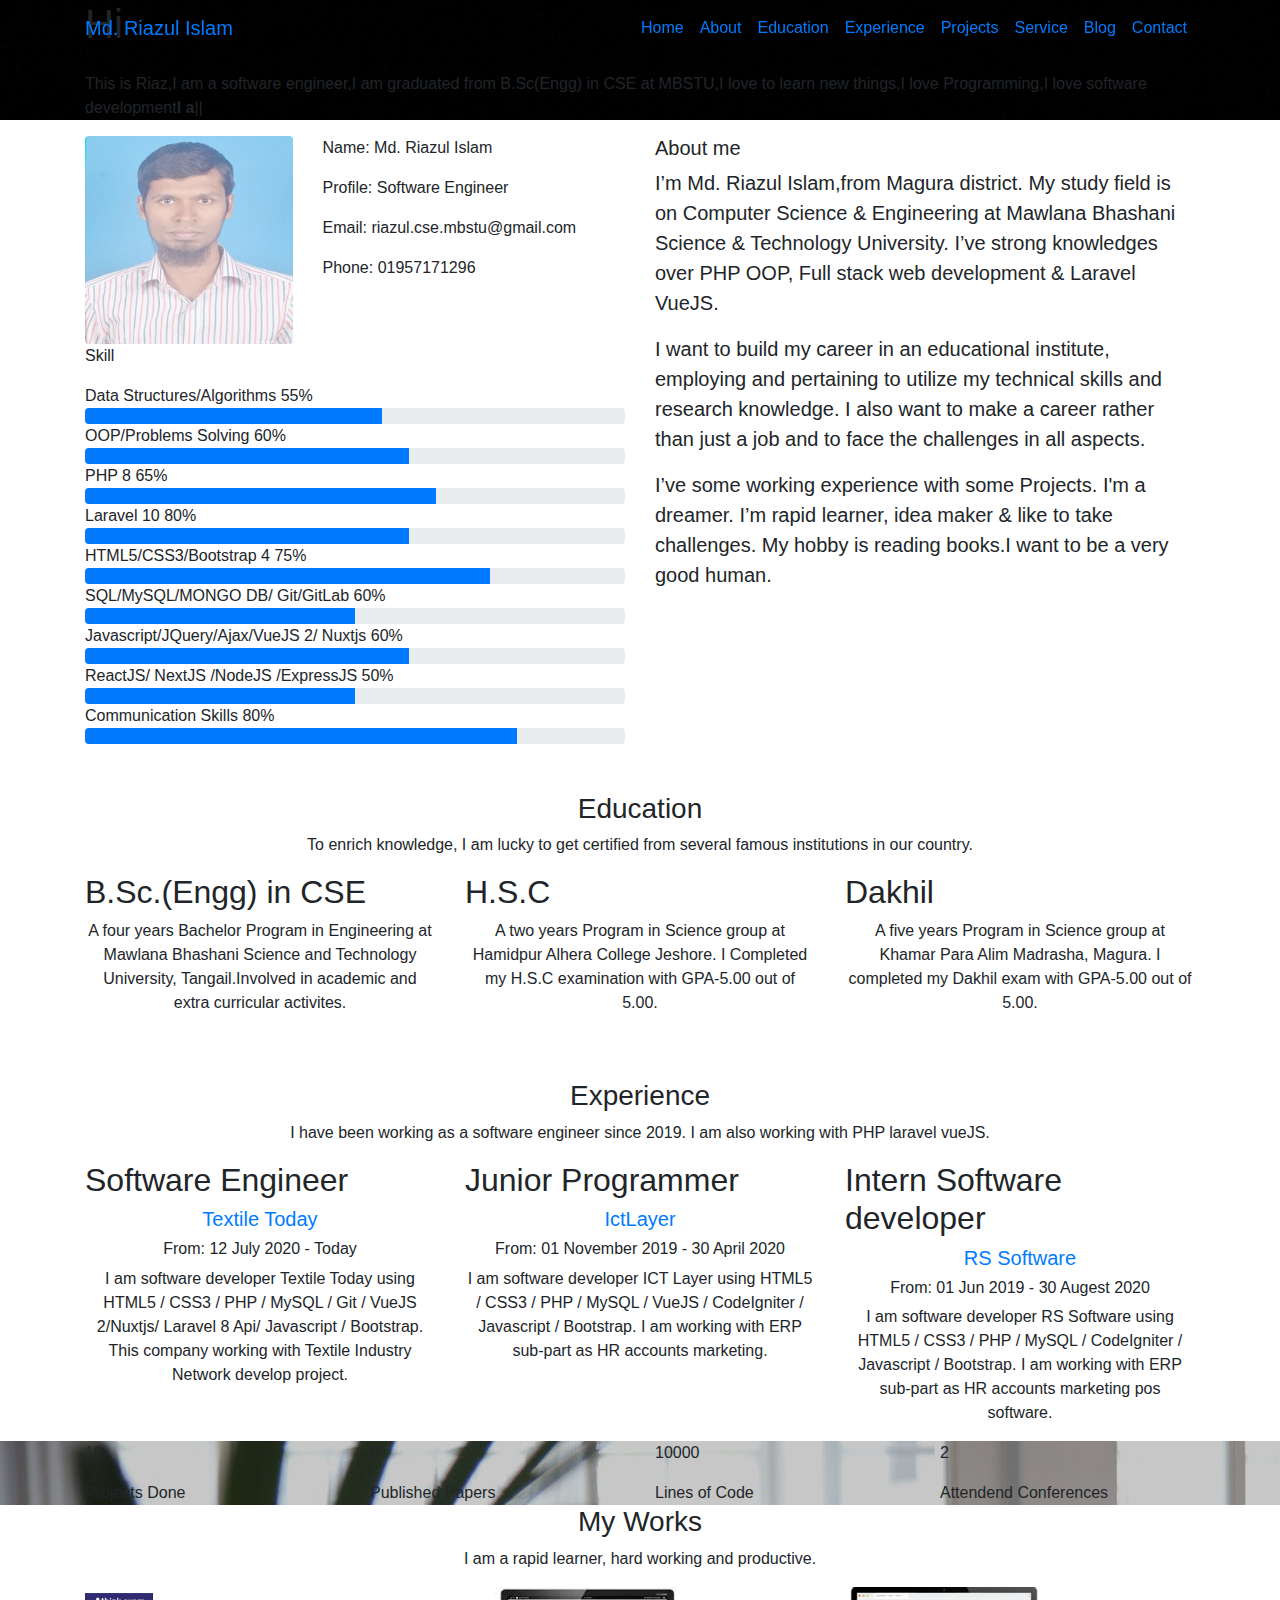
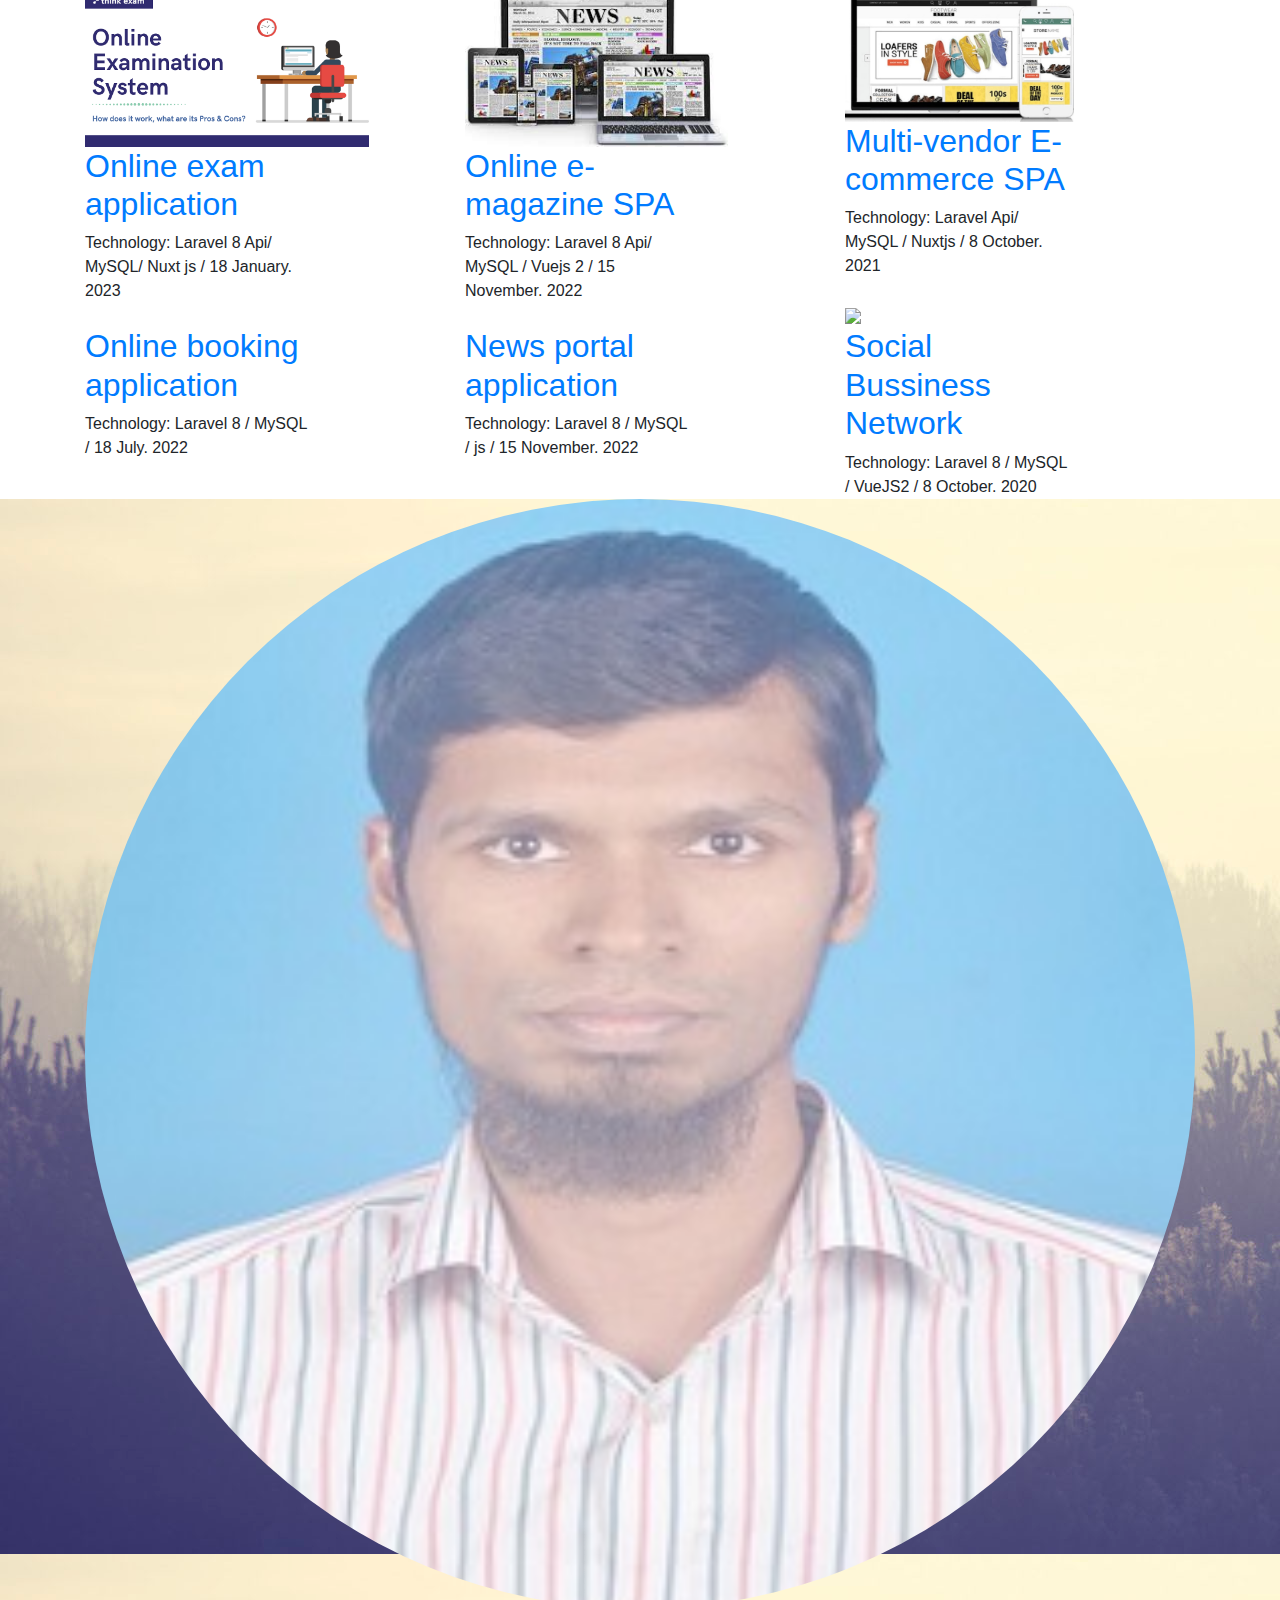
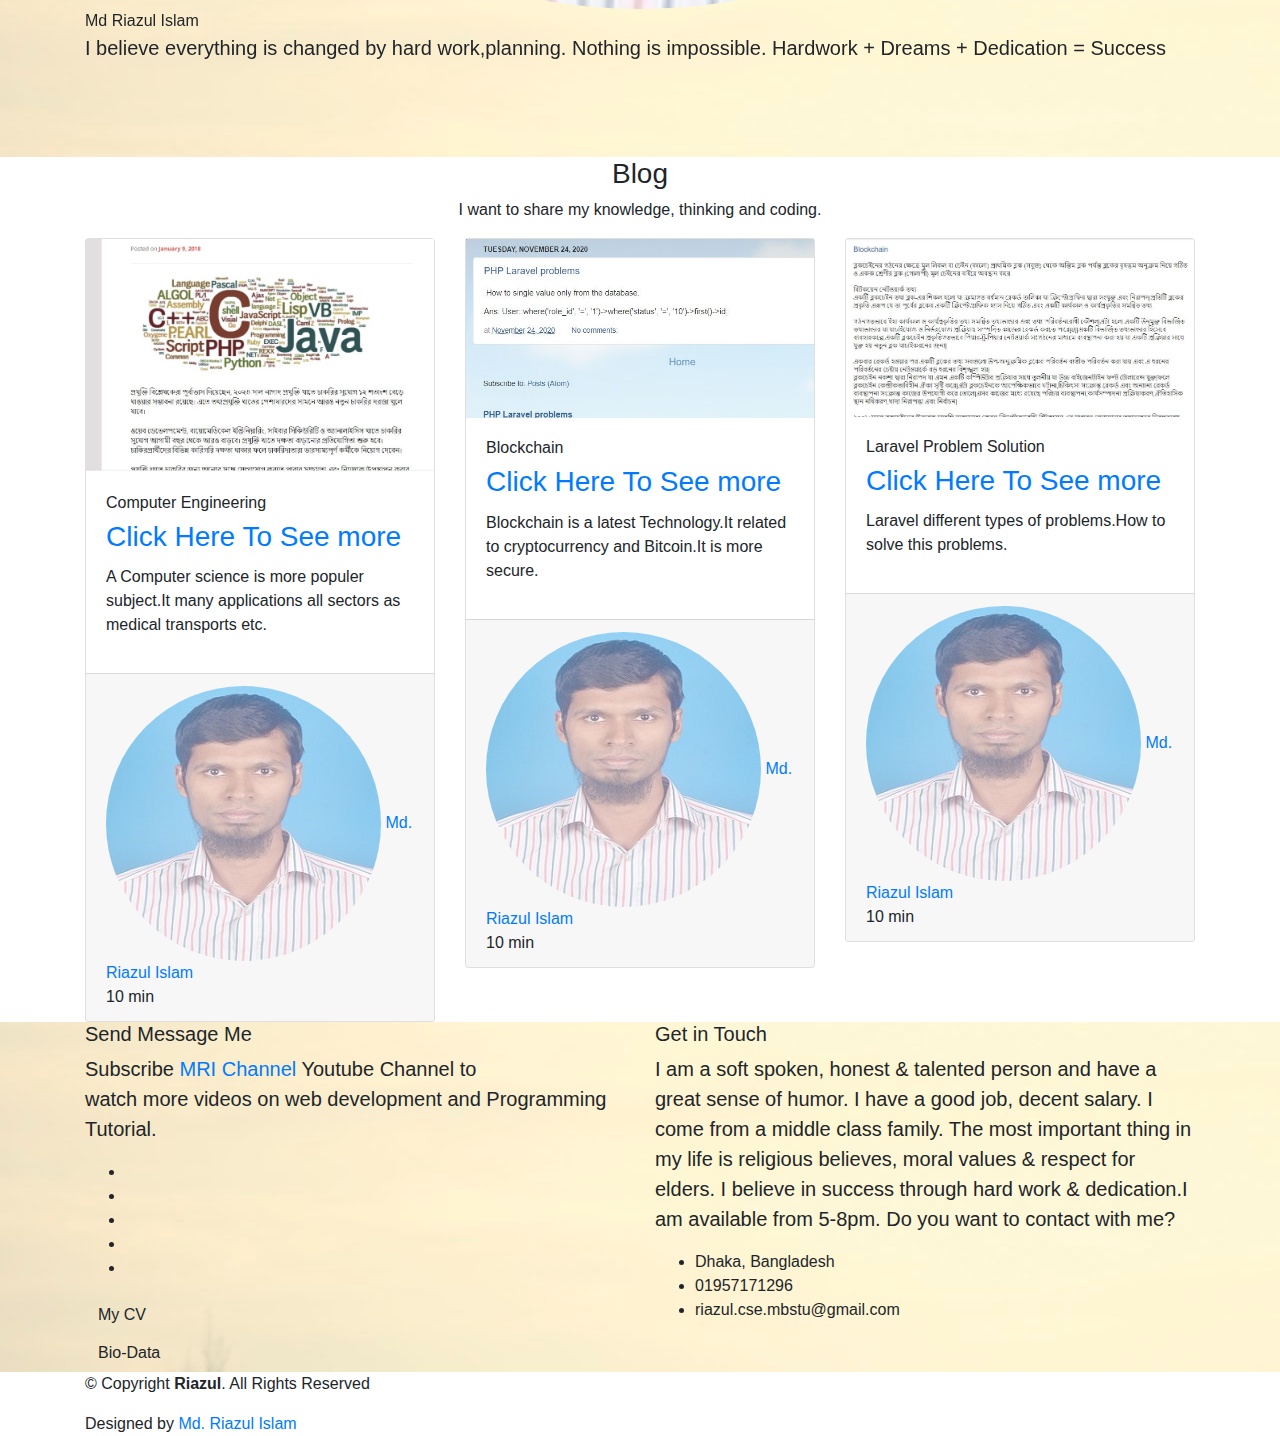
==== commit 83b1c7c8: "Update" ====
--- a/index.html
+++ b/index.html
@@ -19,7 +19,7 @@
   <link href="./resource/bootstrap.min.css" rel="stylesheet">
   <link href="https://farukhosen35.github.io/assets/vendor/font-awesome/css/font-awesome.min.css" rel="stylesheet">
   <link href="https://farukhosen35.github.io/assets/vendor/ionicons/css/ionicons.min.css" rel="stylesheet">
-  <!-- <link href="./resource/owl.carousel.min.css" rel="stylesheet"> -->
+  <link href="./resource/owl.carousel.min.css" rel="stylesheet">
   <link href="./resource/venobox.css" rel="stylesheet">
 
   <!-- Template Main CSS File -->
@@ -54,7 +54,7 @@
             <a class="nav-link js-scroll" href="#experience">Experience</a>
           </li>
           <li class="nav-item">
-            <a class="nav-link js-scroll  href="#work">Projects</a>
+            <a class="nav-link js-scroll" href="#work">Projects</a>
           </li>
           <li class="nav-item">
             <a class="nav-link js-scroll" href="services.html">Service</a>
@@ -295,7 +295,8 @@
                 </a>
                 <h6 class="text-center">From: 12 July 2020 - Today</h6>
                 <p class="s-description text-center">
-                  I am software developer Textile Today using HTML5 / CSS3 / PHP / MySQL / Git / VueJS 2/Nuxtjs/ Laravel 8 Api/
+                  I am software developer Textile Today using HTML5 / CSS3 / PHP / MySQL / Git / VueJS 2/Nuxtjs/ Laravel
+                  8 Api/
                   Javascript / Bootstrap.
                   This company working with Textile Industry Network develop project.
                 </p>
@@ -424,7 +425,8 @@
                     <h2 class="w-title"><a href="https://textiletalenthunt.com/" target="_blank">Online exam
                         application</a></h2>
                     <div class="w-more">
-                      <span class="w-ctegory">Technology: Laravel 8 Api/ MySQL/ Nuxt js</span> / <span class="w-date">18 January.
+                      <span class="w-ctegory">Technology: Laravel 8 Api/ MySQL/ Nuxt js</span> / <span class="w-date">18
+                        January.
                         2023</span>
                     </div>
                   </div>
@@ -451,7 +453,8 @@
                     <h2 class="w-title"> <a href="https://textiletoday.com.bd/" target="_blank">Online e-magazine
                         SPA</a> </h2>
                     <div class="w-more">
-                      <span class="w-ctegory">Technology: Laravel 8 Api/ MySQL / Vuejs 2</span> / <span class="w-date">15 November.
+                      <span class="w-ctegory">Technology: Laravel 8 Api/ MySQL / Vuejs 2</span> / <span
+                        class="w-date">15 November.
                         2022</span>
                     </div>
                   </div>
@@ -479,7 +482,8 @@
                         SPA</a>
                     </h2>
                     <div class="w-more">
-                      <span class="w-ctegory">Technology: Laravel Api/ MySQL / Nuxtjs</span> / <span class="w-date">8 October.
+                      <span class="w-ctegory">Technology: Laravel Api/ MySQL / Nuxtjs</span> / <span class="w-date">8
+                        October.
                         2021</span>
                     </div>
                   </div>
@@ -511,7 +515,8 @@
                     <h2 class="w-title"><a href="https://booking-application-demo.000webhostapp.com/"
                         target="_blank">Online booking application</a></h2>
                     <div class="w-more">
-                      <span class="w-ctegory">Technology: Laravel 8 / MySQL</span> / <span class="w-date">18 July. 2022</span>
+                      <span class="w-ctegory">Technology: Laravel 8 / MySQL</span> / <span class="w-date">18 July.
+                        2022</span>
                     </div>
                   </div>
                   <div class="col-sm-4">
@@ -537,7 +542,8 @@
                     <h2 class="w-title"> <a href="https://news-web-portal.000webhostapp.com/" target="_blank">News
                         portal application</a> </h2>
                     <div class="w-more">
-                      <span class="w-ctegory">Technology: Laravel 8 / MySQL / js</span> / <span class="w-date">15 November.
+                      <span class="w-ctegory">Technology: Laravel 8 / MySQL / js</span> / <span class="w-date">15
+                        November.
                         2022</span>
                     </div>
                   </div>
@@ -564,7 +570,8 @@
                     <h2 class="w-title"><a href="https://texmeta.net/" target="_blank">Social Bussiness Network</a>
                     </h2>
                     <div class="w-more">
-                      <span class="w-ctegory">Technology: Laravel 8 / MySQL / VueJS2</span> / <span class="w-date">8 October.
+                      <span class="w-ctegory">Technology: Laravel 8 / MySQL / VueJS2</span> / <span class="w-date">8
+                        October.
                         2020</span>
                     </div>
                   </div>
@@ -854,6 +861,36 @@
         </div>
       </div>
     </div>
+    <!-- Messenger Chat Plugin Code -->
+    <div id="fb-root"></div>
+
+    <!-- Your Chat Plugin code -->
+    <div id="fb-customer-chat" class="fb-customerchat">
+    </div>
+
+    <script>
+      var chatbox = document.getElementById('fb-customer-chat');
+      chatbox.setAttribute("page_id", "131413824194188");
+      chatbox.setAttribute("attribution", "biz_inbox");
+    </script>
+
+    <!-- Your SDK code -->
+    <script>
+      window.fbAsyncInit = function () {
+        FB.init({
+          xfbml: true,
+          version: 'v18.0'
+        });
+      };
+
+      (function (d, s, id) {
+        var js, fjs = d.getElementsByTagName(s)[0];
+        if (d.getElementById(id)) return;
+        js = d.createElement(s); js.id = id;
+        js.src = 'https://connect.facebook.net/en_US/sdk/xfbml.customerchat.js';
+        fjs.parentNode.insertBefore(js, fjs);
+      }(document, 'script', 'facebook-jssdk'));
+    </script>
   </footer><!-- End  Footer -->
 
   <a href="##" class="back-to-top" style="display: inline;"><i class="fa fa-chevron-up"></i></a>
@@ -866,7 +903,7 @@
   <script src="./resource/validate.js.download"></script>
   <script src="./resource/jquery.waypoints.min.js.download"></script>
   <script src="./resource/jquery.counterup.min.js.download"></script>
-  <!-- <script src="./resource/owl.carousel.min.js.download"></script> -->
+  <script src="./resource/owl.carousel.min.js.download"></script>
   <script src="./resource/typed.min.js.download"></script>
   <script src="./resource/venobox.min.js.download"></script>
 
@@ -907,8 +944,6 @@
     }
   </style>
 
-
-
 </body>
 
 </html>